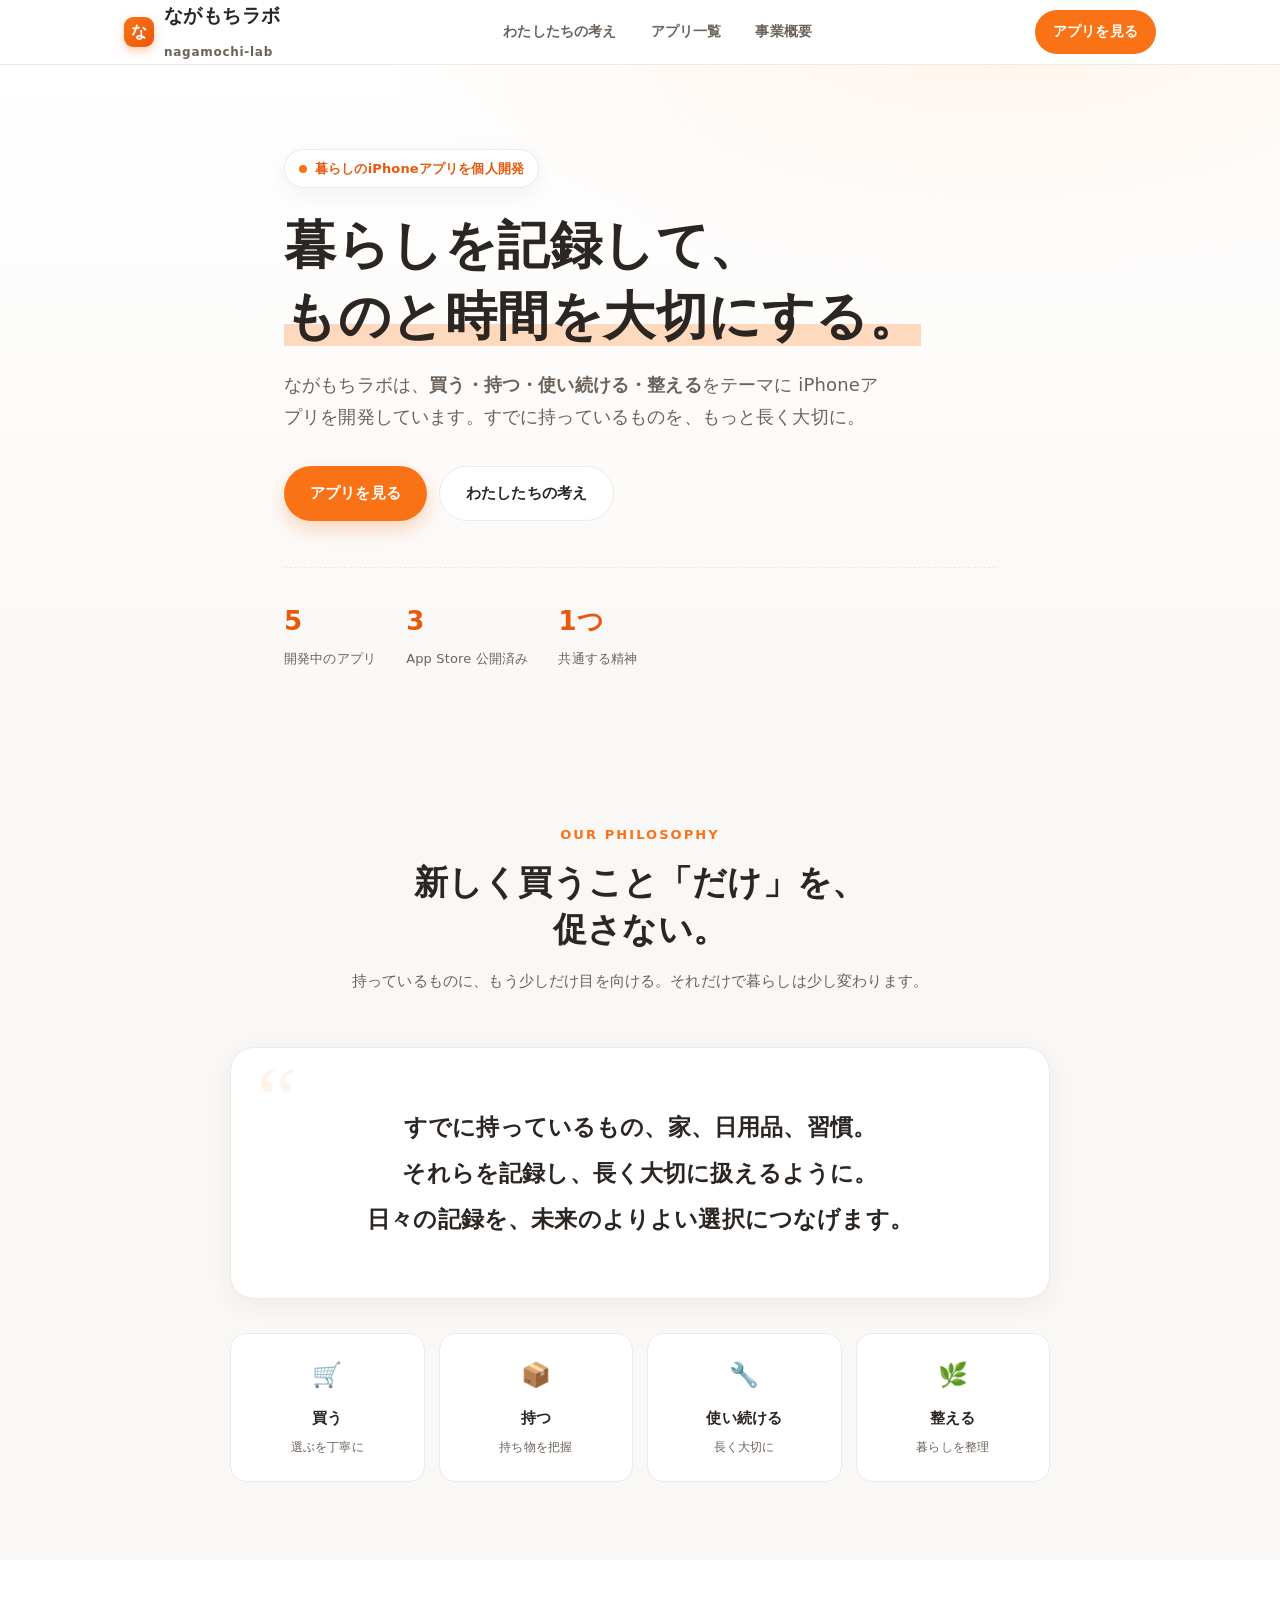
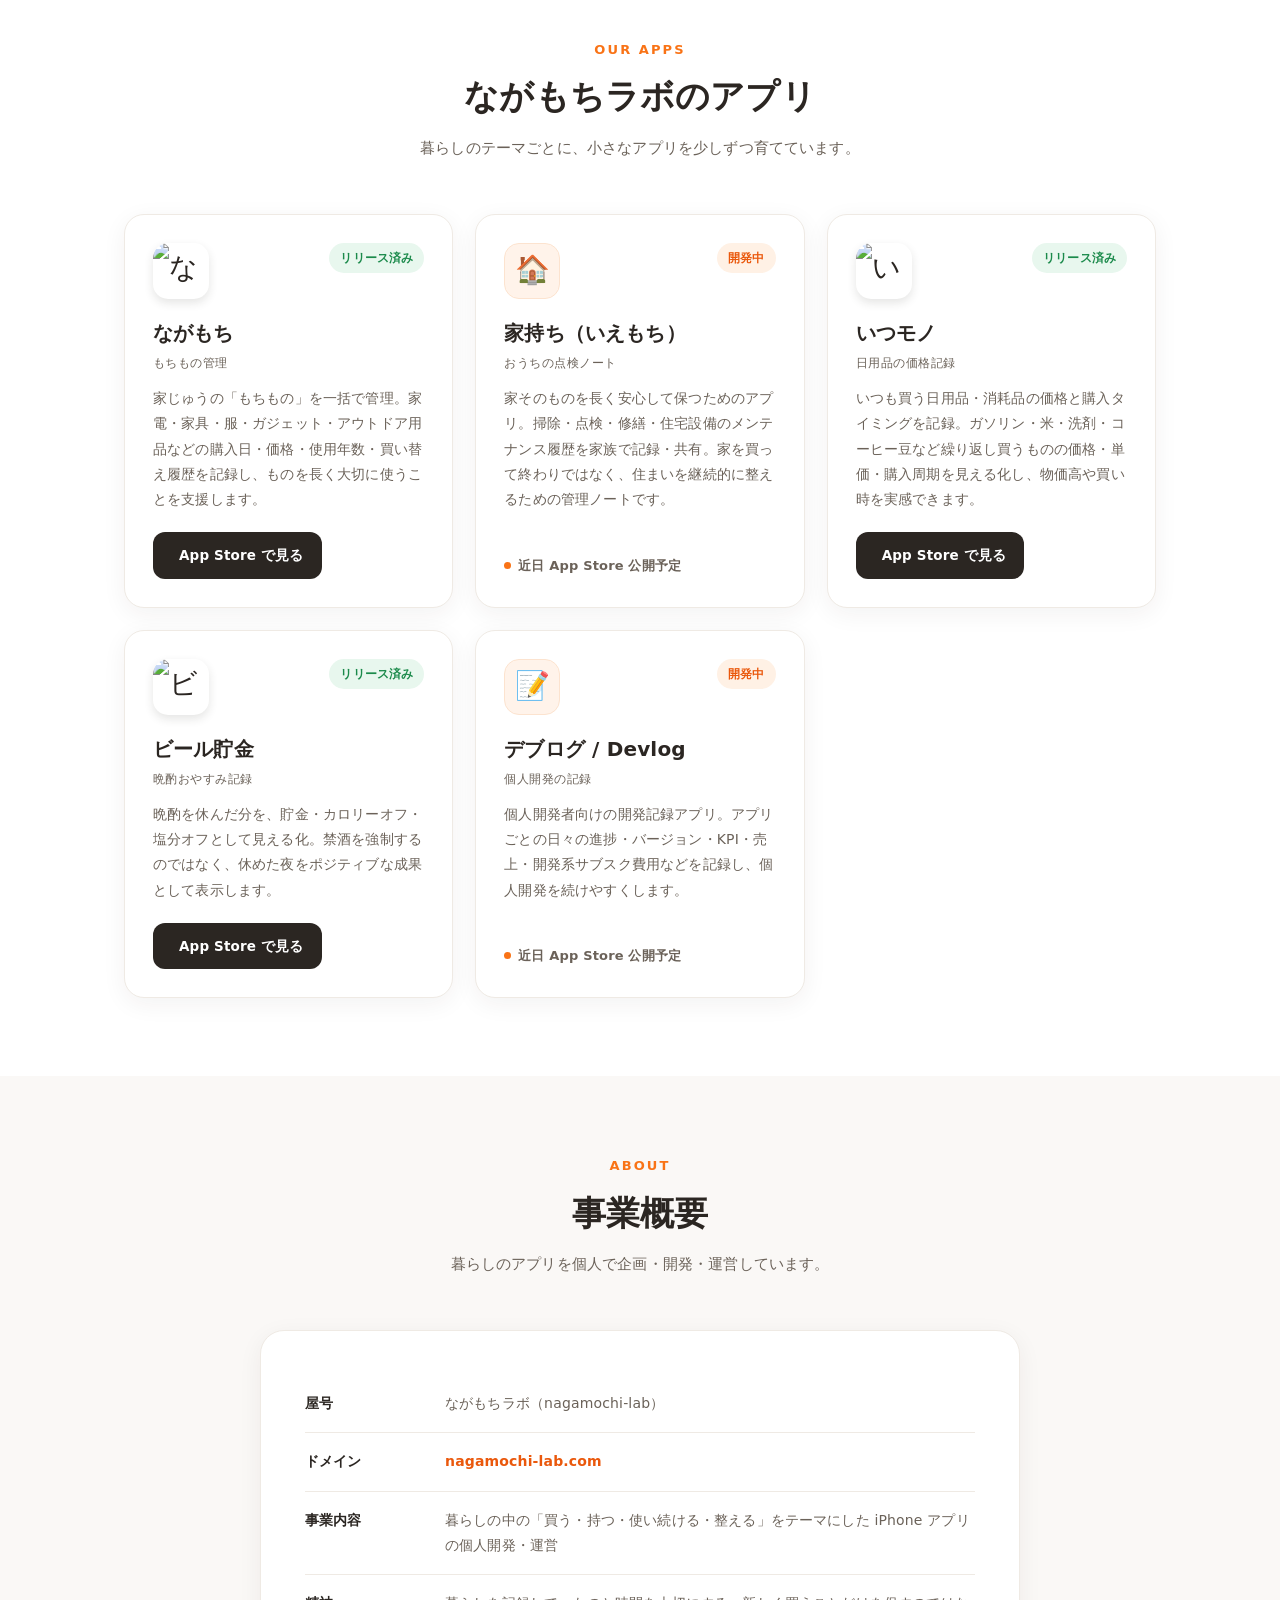
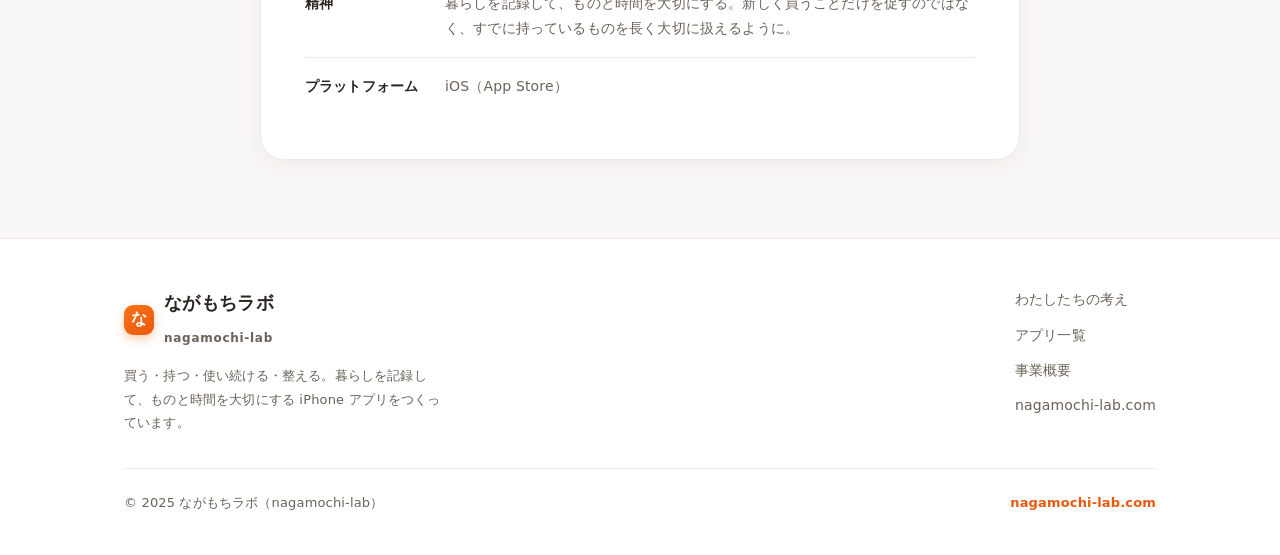
==== index.html @ 2fb816bd "Update index.html" ====
<!DOCTYPE html>
<html lang="ja">
<head>
<meta charset="UTF-8">
<meta name="viewport" content="width=device-width, initial-scale=1.0">
<title>ながもちラボ｜暮らしを記録して、ものと時間を大切にする</title>
<meta name="description" content="ながもちラボは「買う・持つ・使い続ける・整える」をテーマにiPhoneアプリを個人開発している事業体です。すでに持っているものを長く大切に扱えるよう、暮らしの記録を未来のよりよい選択につなげます。">
<meta name="theme-color" content="#F97316">

<!-- OGP -->
<meta property="og:type" content="website">
<meta property="og:title" content="ながもちラボ｜暮らしを記録して、ものと時間を大切にする">
<meta property="og:description" content="買う・持つ・使い続ける・整えるをテーマにiPhoneアプリを開発しています。">
<meta property="og:site_name" content="ながもちラボ">
<meta property="og:url" content="https://nagamochi-lab.com/">
<link rel="canonical" href="https://nagamochi-lab.com/">

<style>
  :root{
    --orange:#F97316;
    --orange-deep:#EA580C;
    --orange-soft:#FFF3EA;
    --ink:#2B2622;
    --ink-soft:#6B6259;
    --line:#EFEAE4;
    --bg:#FFFFFF;
    --bg-grey:#FAF8F6;
    --card:#FFFFFF;
    --radius:20px;
    --shadow:0 6px 24px rgba(43,38,34,.06);
    --shadow-hover:0 14px 36px rgba(249,115,22,.16);
    --max:1080px;
    --font:"Hiragino Kaku Gothic ProN","Hiragino Sans","Noto Sans JP","Yu Gothic",system-ui,-apple-system,sans-serif;
  }

  *{box-sizing:border-box;}
  html{scroll-behavior:smooth;}
  body{
    margin:0;
    font-family:var(--font);
    color:var(--ink);
    background:var(--bg);
    line-height:1.8;
    -webkit-font-smoothing:antialiased;
    letter-spacing:.01em;
  }
  a{color:inherit;text-decoration:none;}
  img{max-width:100%;}

  .wrap{
    width:100%;
    max-width:var(--max);
    margin:0 auto;
    padding:0 24px;
  }

  /* ---------- Header ---------- */
  header{
    position:sticky;top:0;z-index:50;
    background:rgba(255,255,255,.86);
    backdrop-filter:saturate(160%) blur(12px);
    border-bottom:1px solid var(--line);
  }
  .nav{
    display:flex;align-items:center;justify-content:space-between;
    height:64px;
  }
  .logo{
    display:flex;align-items:center;gap:10px;
    font-weight:800;font-size:19px;letter-spacing:.02em;
  }
  .logo .mark{
    width:30px;height:30px;border-radius:9px;
    background:linear-gradient(135deg,var(--orange),var(--orange-deep));
    display:grid;place-items:center;color:#fff;font-size:16px;font-weight:900;
    box-shadow:0 4px 10px rgba(249,115,22,.35);
  }
  .logo small{color:var(--ink-soft);font-weight:600;font-size:12px;letter-spacing:.06em;}
  nav.menu{display:flex;gap:6px;}
  nav.menu a{
    padding:8px 14px;border-radius:999px;font-size:14px;font-weight:600;color:var(--ink-soft);
    transition:.2s;
  }
  nav.menu a:hover{background:var(--orange-soft);color:var(--orange-deep);}
  .nav-cta{display:none;}
  @media(min-width:720px){
    .nav-cta{
      display:inline-flex;align-items:center;gap:6px;
      background:var(--orange);color:#fff;font-weight:700;font-size:14px;
      padding:9px 18px;border-radius:999px;transition:.2s;
    }
    .nav-cta:hover{background:var(--orange-deep);transform:translateY(-1px);}
  }
  @media(max-width:560px){
    nav.menu{display:none;}
  }

  /* ---------- Hero ---------- */
  .hero{
    position:relative;overflow:hidden;
    background:
      radial-gradient(900px 420px at 78% -10%, var(--orange-soft) 0%, rgba(255,243,234,0) 70%),
      linear-gradient(180deg,#fff 0%, var(--bg-grey) 100%);
    padding:84px 0 72px;
  }
  .hero-inner{max-width:760px;}
  .badge{
    display:inline-flex;align-items:center;gap:8px;
    background:#fff;border:1px solid var(--line);
    color:var(--orange-deep);font-weight:700;font-size:13px;
    padding:7px 14px;border-radius:999px;box-shadow:var(--shadow);
  }
  .badge .dot{width:8px;height:8px;border-radius:50%;background:var(--orange);}
  .hero h1{
    font-size:clamp(30px,6.2vw,52px);
    line-height:1.35;font-weight:800;margin:22px 0 18px;
    letter-spacing:.01em;
  }
  .hero h1 .accent{
    background:linear-gradient(transparent 64%, #FFD9BE 64%);
  }
  .hero p.sub{
    font-size:clamp(15px,2.6vw,18px);color:var(--ink-soft);
    max-width:600px;margin:0 0 32px;
  }
  .hero-actions{display:flex;flex-wrap:wrap;gap:12px;}
  .btn{
    display:inline-flex;align-items:center;gap:8px;
    padding:13px 26px;border-radius:999px;font-weight:700;font-size:15px;
    transition:.2s;
  }
  .btn-primary{background:var(--orange);color:#fff;box-shadow:0 8px 20px rgba(249,115,22,.28);}
  .btn-primary:hover{background:var(--orange-deep);transform:translateY(-2px);}
  .btn-ghost{background:#fff;border:1px solid var(--line);color:var(--ink);}
  .btn-ghost:hover{border-color:var(--orange);color:var(--orange-deep);}

  .hero-stats{
    display:flex;gap:30px;flex-wrap:wrap;margin-top:46px;
    padding-top:30px;border-top:1px dashed var(--line);
  }
  .hero-stats .stat strong{display:block;font-size:26px;font-weight:800;color:var(--orange-deep);}
  .hero-stats .stat span{font-size:13px;color:var(--ink-soft);}

  /* ---------- Section common ---------- */
  section{padding:78px 0;}
  .section-head{text-align:center;max-width:640px;margin:0 auto 52px;}
  .eyebrow{
    font-size:13px;font-weight:800;letter-spacing:.16em;color:var(--orange);
    text-transform:uppercase;margin-bottom:12px;
  }
  .section-head h2{font-size:clamp(24px,4.4vw,34px);font-weight:800;margin:0 0 14px;line-height:1.4;}
  .section-head p{color:var(--ink-soft);font-size:15px;margin:0;}

  /* ---------- Philosophy ---------- */
  .philosophy{background:var(--bg-grey);}
  .philosophy .card-quote{
    background:#fff;border:1px solid var(--line);border-radius:24px;
    padding:clamp(32px,5vw,56px);box-shadow:var(--shadow);
    max-width:820px;margin:0 auto;text-align:center;position:relative;
  }
  .philosophy .card-quote::before{
    content:"“";position:absolute;top:6px;left:26px;
    font-size:90px;color:var(--orange-soft);font-family:Georgia,serif;line-height:1;
  }
  .philosophy .card-quote p{
    font-size:clamp(18px,3vw,23px);font-weight:700;line-height:2;margin:0;
    position:relative;
  }
  .pillars{
    display:grid;grid-template-columns:repeat(4,1fr);gap:14px;
    max-width:820px;margin:34px auto 0;
  }
  .pillar{
    background:#fff;border:1px solid var(--line);border-radius:16px;
    padding:20px 12px;text-align:center;
  }
  .pillar .ico{font-size:24px;}
  .pillar b{display:block;margin-top:8px;font-size:15px;}
  .pillar span{font-size:12px;color:var(--ink-soft);}
  @media(max-width:620px){
    .pillars{grid-template-columns:repeat(2,1fr);}
  }

  /* ---------- Apps ---------- */
  .apps-grid{
    display:grid;grid-template-columns:repeat(auto-fill,minmax(300px,1fr));gap:22px;
  }
  .app-card{
    background:var(--card);border:1px solid var(--line);border-radius:var(--radius);
    padding:28px;box-shadow:var(--shadow);transition:.25s;display:flex;flex-direction:column;
    position:relative;overflow:hidden;
  }
  .app-card:hover{transform:translateY(-4px);box-shadow:var(--shadow-hover);border-color:#FBD2B3;}
  .app-card .top{display:flex;align-items:flex-start;justify-content:space-between;gap:12px;margin-bottom:16px;}
  .app-icon{
    width:56px;height:56px;border-radius:15px;flex:0 0 auto;
    display:grid;place-items:center;font-size:28px;
    background:var(--orange-soft);border:1px solid #FCE3CF;
  }
  .app-icon.photo{padding:0;background:none;border:none;overflow:hidden;box-shadow:0 4px 10px rgba(43,38,34,.12);}
  .app-icon.photo img{width:100%;height:100%;object-fit:cover;display:block;border-radius:15px;}
  .status{
    font-size:11.5px;font-weight:800;padding:5px 11px;border-radius:999px;white-space:nowrap;
  }
  .status.released{background:#E8F7EE;color:#1B8A4B;}
  .status.dev{background:#FFF1E5;color:var(--orange-deep);}
  .app-card h3{font-size:20px;margin:0 0 2px;font-weight:800;}
  .app-card .reading{font-size:12px;color:var(--ink-soft);margin:0 0 12px;letter-spacing:.04em;}
  .app-card p.desc{font-size:14px;color:var(--ink-soft);margin:0 0 20px;flex:1;}
  .app-card .foot{margin-top:auto;}
  .store-btn{
    display:inline-flex;align-items:center;gap:8px;
    background:var(--ink);color:#fff;font-weight:700;font-size:13.5px;
    padding:11px 18px;border-radius:12px;transition:.2s;
  }
  .store-btn:hover{background:#000;transform:translateY(-1px);}
  .store-btn .apple{font-size:16px;}
  .foot .soon{font-size:13px;color:var(--ink-soft);font-weight:600;display:inline-flex;align-items:center;gap:7px;}
  .foot .soon .dot{width:7px;height:7px;border-radius:50%;background:var(--orange);animation:pulse 1.6s infinite;}
  @keyframes pulse{0%,100%{opacity:1;}50%{opacity:.35;}}

  /* ---------- About / trust ---------- */
  .about{background:var(--bg-grey);}
  .about-box{
    background:#fff;border:1px solid var(--line);border-radius:24px;
    padding:clamp(28px,4vw,44px);box-shadow:var(--shadow);max-width:760px;margin:0 auto;
  }
  .about-box dl{margin:0;display:grid;grid-template-columns:140px 1fr;gap:0;}
  .about-box dt{
    font-weight:700;color:var(--ink);padding:16px 0;border-bottom:1px solid var(--line);font-size:14px;
  }
  .about-box dd{
    margin:0;padding:16px 0;border-bottom:1px solid var(--line);color:var(--ink-soft);font-size:14px;
  }
  .about-box dl > div:last-child dt,.about-box dl > div:last-child dd{border-bottom:none;}
  .about-box .row{display:contents;}
  @media(max-width:520px){
    .about-box dl{grid-template-columns:1fr;}
    .about-box dt{padding-bottom:2px;border-bottom:none;}
    .about-box dd{padding-top:4px;}
  }

  /* ---------- Footer ---------- */
  footer{background:#fff;border-top:1px solid var(--line);padding:48px 0 40px;}
  .foot-grid{display:flex;flex-wrap:wrap;gap:24px;justify-content:space-between;align-items:flex-start;}
  .foot-brand .logo{font-size:18px;}
  .foot-brand p{color:var(--ink-soft);font-size:13px;margin:12px 0 0;max-width:320px;}
  .foot-links{display:flex;flex-direction:column;gap:10px;font-size:14px;}
  .foot-links a{color:var(--ink-soft);}
  .foot-links a:hover{color:var(--orange-deep);}
  .copy{
    margin-top:34px;padding-top:22px;border-top:1px solid var(--line);
    display:flex;flex-wrap:wrap;gap:8px;justify-content:space-between;align-items:center;
    color:var(--ink-soft);font-size:13px;
  }
  .copy a{color:var(--orange-deep);font-weight:600;}
</style>
</head>
<body>

<!-- ============ Header ============ -->
<header>
  <div class="wrap nav">
    <a href="#top" class="logo">
      <span class="mark">な</span>
      <span>ながもちラボ<br><small>nagamochi-lab</small></span>
    </a>
    <nav class="menu">
      <a href="#philosophy">わたしたちの考え</a>
      <a href="#apps">アプリ一覧</a>
      <a href="#about">事業概要</a>
    </nav>
    <a href="#apps" class="nav-cta">アプリを見る</a>
  </div>
</header>

<!-- ============ Hero ============ -->
<a id="top"></a>
<section class="hero">
  <div class="wrap hero-inner">
    <span class="badge"><span class="dot"></span>暮らしのiPhoneアプリを個人開発</span>
    <h1>暮らしを記録して、<br><span class="accent">ものと時間を大切にする。</span></h1>
    <p class="sub">ながもちラボは、<strong>買う・持つ・使い続ける・整える</strong>をテーマに iPhoneアプリを開発しています。すでに持っているものを、もっと長く大切に。</p>
    <div class="hero-actions">
      <a href="#apps" class="btn btn-primary">アプリを見る</a>
      <a href="#philosophy" class="btn btn-ghost">わたしたちの考え</a>
    </div>
    <div class="hero-stats">
      <div class="stat"><strong>5</strong><span>開発中のアプリ</span></div>
      <div class="stat"><strong>3</strong><span>App Store 公開済み</span></div>
      <div class="stat"><strong>1つ</strong><span>共通する精神</span></div>
    </div>
  </div>
</section>

<!-- ============ Philosophy ============ -->
<section id="philosophy" class="philosophy">
  <div class="wrap">
    <div class="section-head">
      <div class="eyebrow">Our Philosophy</div>
      <h2>新しく買うこと「だけ」を、<br>促さない。</h2>
      <p>持っているものに、もう少しだけ目を向ける。それだけで暮らしは少し変わります。</p>
    </div>
    <div class="card-quote">
      <p>すでに持っているもの、家、日用品、習慣。<br>それらを記録し、長く大切に扱えるように。<br>日々の記録を、未来のよりよい選択につなげます。</p>
    </div>
    <div class="pillars">
      <div class="pillar"><div class="ico">🛒</div><b>買う</b><span>選ぶを丁寧に</span></div>
      <div class="pillar"><div class="ico">📦</div><b>持つ</b><span>持ち物を把握</span></div>
      <div class="pillar"><div class="ico">🔧</div><b>使い続ける</b><span>長く大切に</span></div>
      <div class="pillar"><div class="ico">🌿</div><b>整える</b><span>暮らしを整理</span></div>
    </div>
  </div>
</section>

<!-- ============ Apps ============ -->
<section id="apps">
  <div class="wrap">
    <div class="section-head">
      <div class="eyebrow">Our Apps</div>
      <h2>ながもちラボのアプリ</h2>
      <p>暮らしのテーマごとに、小さなアプリを少しずつ育てています。</p>
    </div>

    <div class="apps-grid">

      <!-- 1 ながもち -->
      <article class="app-card">
        <div class="top">
          <div class="app-icon photo"><img src="https://is1-ssl.mzstatic.com/image/thumb/Purple211/v4/6f/3c/26/6f3c26e1-e8f2-0a9b-d68e-f37a90331d46/AppIcon-0-0-1x_U007epad-0-1-85-220.png/512x512bb.jpg" alt="ながもち アプリアイコン" loading="lazy"></div>
          <span class="status released">リリース済み</span>
        </div>
        <h3>ながもち</h3>
        <p class="reading">もちもの管理</p>
        <p class="desc">家じゅうの「もちもの」を一括で管理。家電・家具・服・ガジェット・アウトドア用品などの購入日・価格・使用年数・買い替え履歴を記録し、ものを長く大切に使うことを支援します。</p>
        <div class="foot">
          <a class="store-btn" href="https://apps.apple.com/ja/app/%E3%81%AA%E3%81%8C%E3%82%82%E3%81%A1/id6769751136" target="_blank" rel="noopener">
            <span class="apple"></span>App Store で見る
          </a>
        </div>
      </article>

      <!-- 2 いえもち -->
      <article class="app-card">
        <div class="top">
          <div class="app-icon">🏠</div>
          <span class="status dev">開発中</span>
        </div>
        <h3>家持ち（いえもち）</h3>
        <p class="reading">おうちの点検ノート</p>
        <p class="desc">家そのものを長く安心して保つためのアプリ。掃除・点検・修繕・住宅設備のメンテナンス履歴を家族で記録・共有。家を買って終わりではなく、住まいを継続的に整えるための管理ノートです。</p>
        <div class="foot">
          <span class="soon"><span class="dot"></span>近日 App Store 公開予定</span>
        </div>
      </article>

      <!-- 3 いつモノ -->
      <article class="app-card">
        <div class="top">
          <div class="app-icon photo"><img src="https://is1-ssl.mzstatic.com/image/thumb/Purple211/v4/6d/1f/0c/6d1f0c23-a2ff-3f58-b1bd-466f215e62e2/AppIcon-0-0-1x_U007ephone-0-1-85-220.png/512x512bb.jpg" alt="いつモノ アプリアイコン" loading="lazy"></div>
          <span class="status released">リリース済み</span>
        </div>
        <h3>いつモノ</h3>
        <p class="reading">日用品の価格記録</p>
        <p class="desc">いつも買う日用品・消耗品の価格と購入タイミングを記録。ガソリン・米・洗剤・コーヒー豆など繰り返し買うものの価格・単価・購入周期を見える化し、物価高や買い時を実感できます。</p>
        <div class="foot">
          <a class="store-btn" href="https://apps.apple.com/jp/app/%E3%81%84%E3%81%A4%E3%83%A2%E3%83%8E/id6780535646" target="_blank" rel="noopener">
            <span class="apple"></span>App Store で見る
          </a>
        </div>
      </article>

      <!-- 4 ビール貯金 -->
      <article class="app-card">
        <div class="top">
          <div class="app-icon photo"><img src="https://is1-ssl.mzstatic.com/image/thumb/Purple211/v4/89/b7/39/89b7395a-92e0-f648-0734-2124fb34a083/AppIcon-0-0-1x_U007ephone-0-1-85-220.png/512x512bb.jpg" alt="ビール貯金 アプリアイコン" loading="lazy"></div>
          <span class="status released">リリース済み</span>
        </div>
        <h3>ビール貯金</h3>
        <p class="reading">晩酌おやすみ記録</p>
        <p class="desc">晩酌を休んだ分を、貯金・カロリーオフ・塩分オフとして見える化。禁酒を強制するのではなく、休めた夜をポジティブな成果として表示します。</p>
        <div class="foot">
          <a class="store-btn" href="https://apps.apple.com/jp/app/%E3%83%93%E3%83%BC%E3%83%AB%E8%B2%AF%E9%87%91/id6776289696" target="_blank" rel="noopener">
            <span class="apple"></span>App Store で見る
          </a>
        </div>
      </article>

      <!-- 5 デブログ -->
      <article class="app-card">
        <div class="top">
          <div class="app-icon">📝</div>
          <span class="status dev">開発中</span>
        </div>
        <h3>デブログ / Devlog</h3>
        <p class="reading">個人開発の記録</p>
        <p class="desc">個人開発者向けの開発記録アプリ。アプリごとの日々の進捗・バージョン・KPI・売上・開発系サブスク費用などを記録し、個人開発を続けやすくします。</p>
        <div class="foot">
          <span class="soon"><span class="dot"></span>近日 App Store 公開予定</span>
        </div>
      </article>

    </div>
  </div>
</section>

<!-- ============ About ============ -->
<section id="about" class="about">
  <div class="wrap">
    <div class="section-head">
      <div class="eyebrow">About</div>
      <h2>事業概要</h2>
      <p>暮らしのアプリを個人で企画・開発・運営しています。</p>
    </div>
    <div class="about-box">
      <dl>
        <div class="row"><dt>屋号</dt><dd>ながもちラボ（nagamochi-lab）</dd></div>
        <div class="row"><dt>ドメイン</dt><dd><a href="https://nagamochi-lab.com" style="color:var(--orange-deep);font-weight:600">nagamochi-lab.com</a></dd></div>
        <div class="row"><dt>事業内容</dt><dd>暮らしの中の「買う・持つ・使い続ける・整える」をテーマにした iPhone アプリの個人開発・運営</dd></div>
        <div class="row"><dt>精神</dt><dd>暮らしを記録して、ものと時間を大切にする。新しく買うことだけを促すのではなく、すでに持っているものを長く大切に扱えるように。</dd></div>
        <div class="row"><dt>プラットフォーム</dt><dd>iOS（App Store）</dd></div>
      </dl>
    </div>
  </div>
</section>

<!-- ============ Footer ============ -->
<footer>
  <div class="wrap">
    <div class="foot-grid">
      <div class="foot-brand">
        <a href="#top" class="logo">
          <span class="mark">な</span>
          <span>ながもちラボ<br><small>nagamochi-lab</small></span>
        </a>
        <p>買う・持つ・使い続ける・整える。暮らしを記録して、ものと時間を大切にする iPhone アプリをつくっています。</p>
      </div>
      <div class="foot-links">
        <a href="#philosophy">わたしたちの考え</a>
        <a href="#apps">アプリ一覧</a>
        <a href="#about">事業概要</a>
        <a href="https://nagamochi-lab.com">nagamochi-lab.com</a>
      </div>
    </div>
    <div class="copy">
      <span>© 2025 ながもちラボ（nagamochi-lab）</span>
      <span><a href="https://nagamochi-lab.com">nagamochi-lab.com</a></span>
    </div>
  </div>
</footer>

</body>
</html>
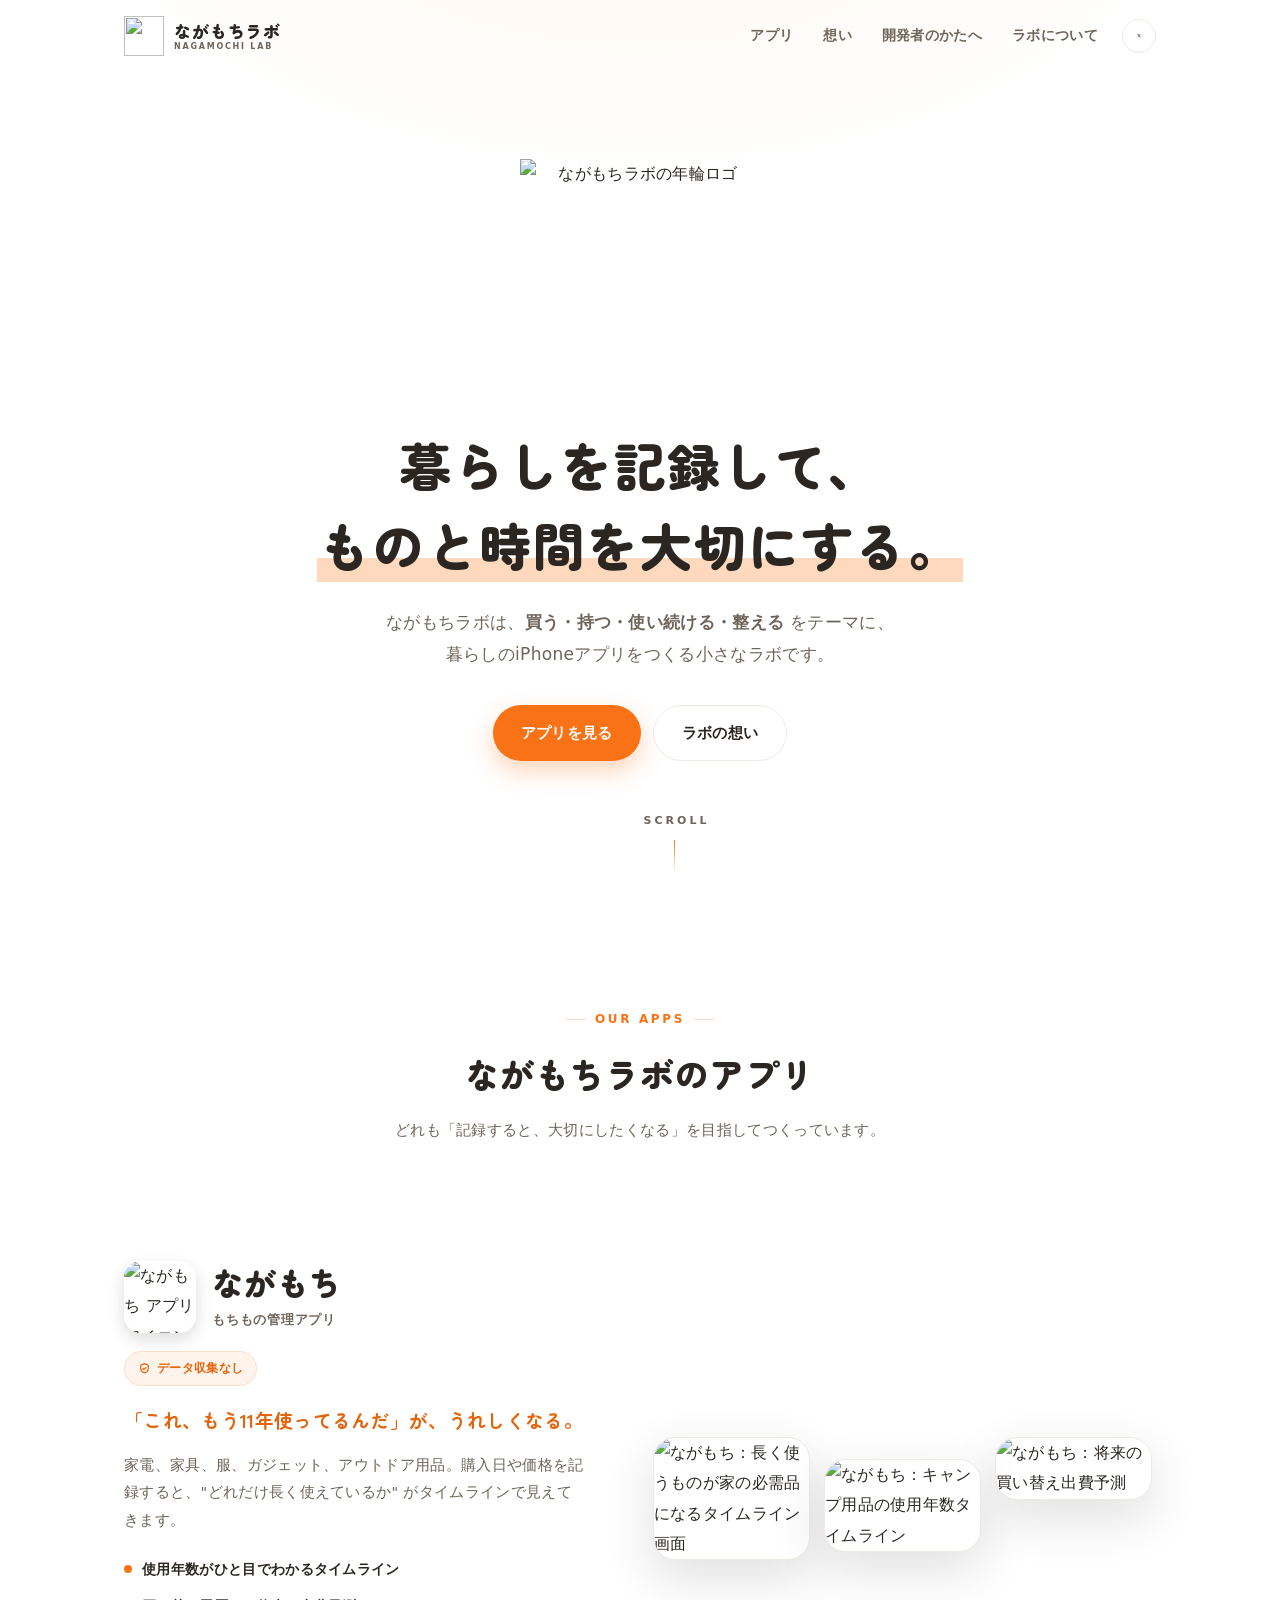
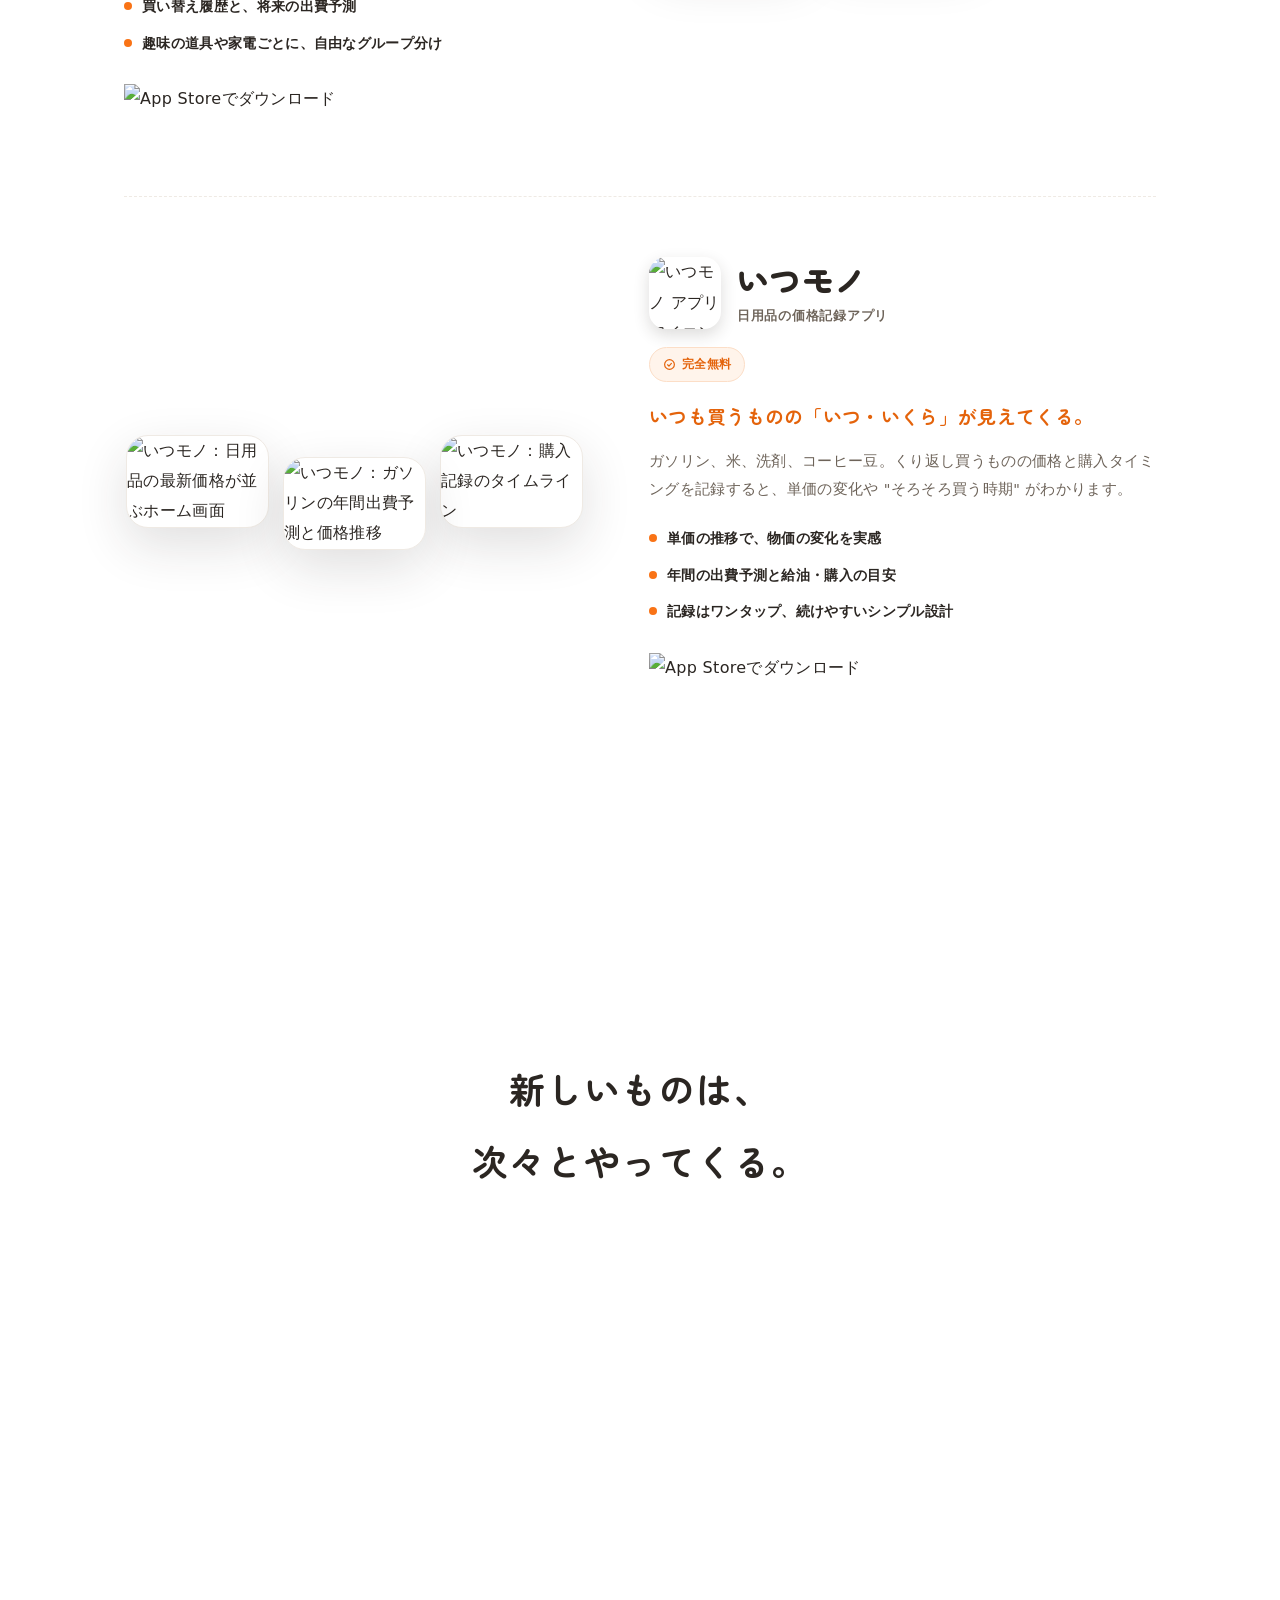
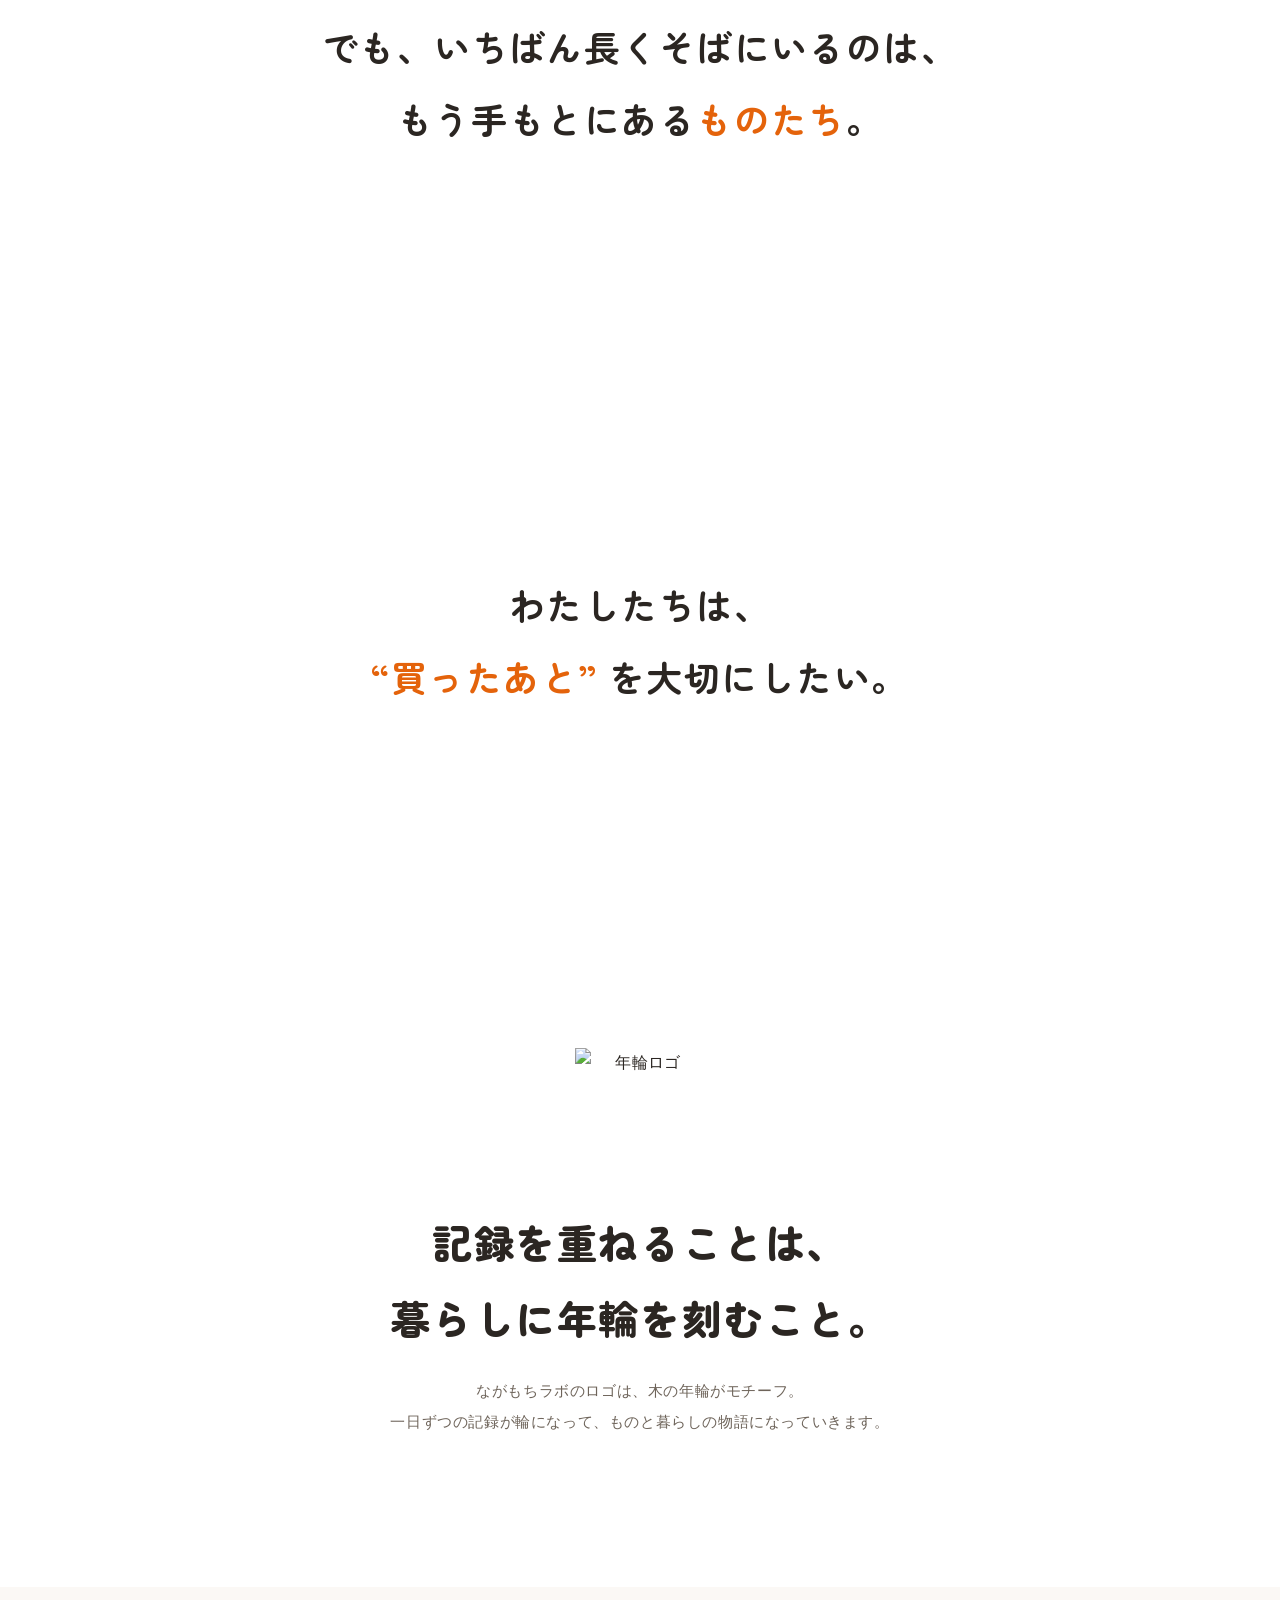
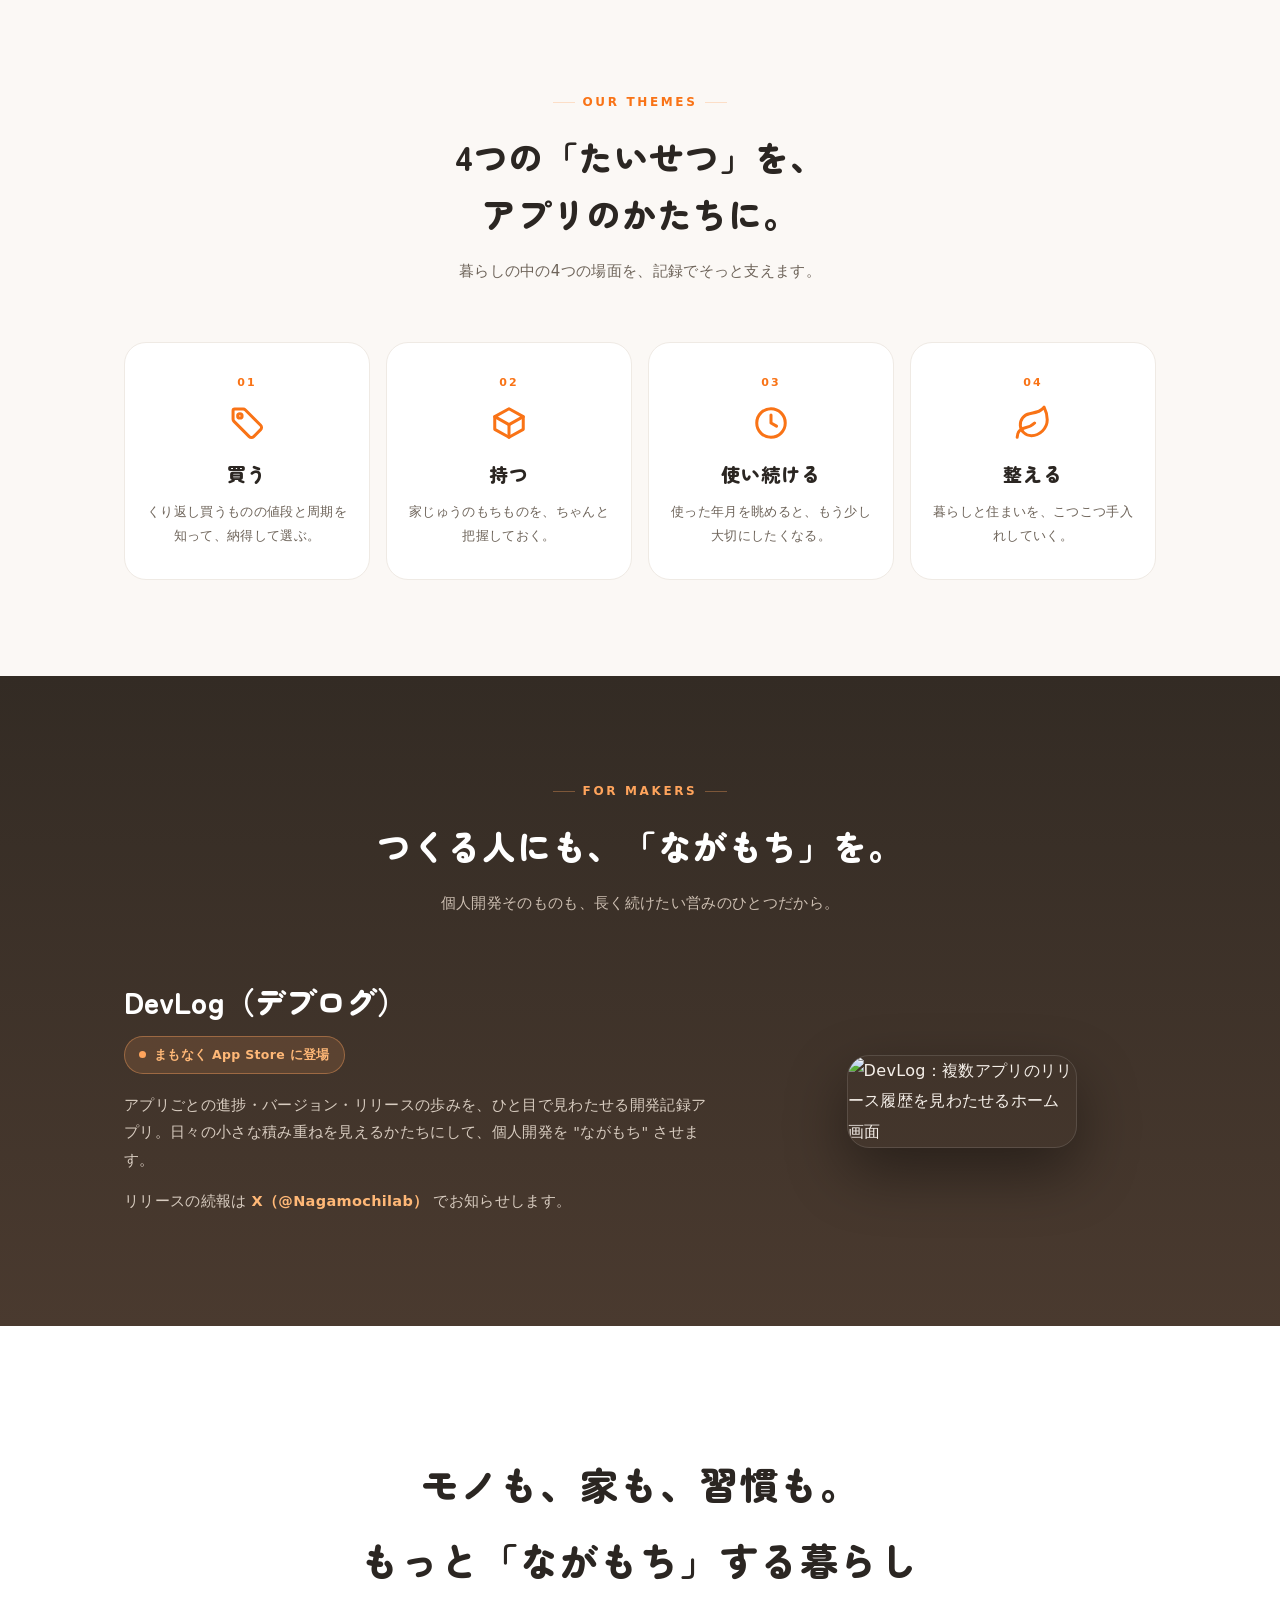
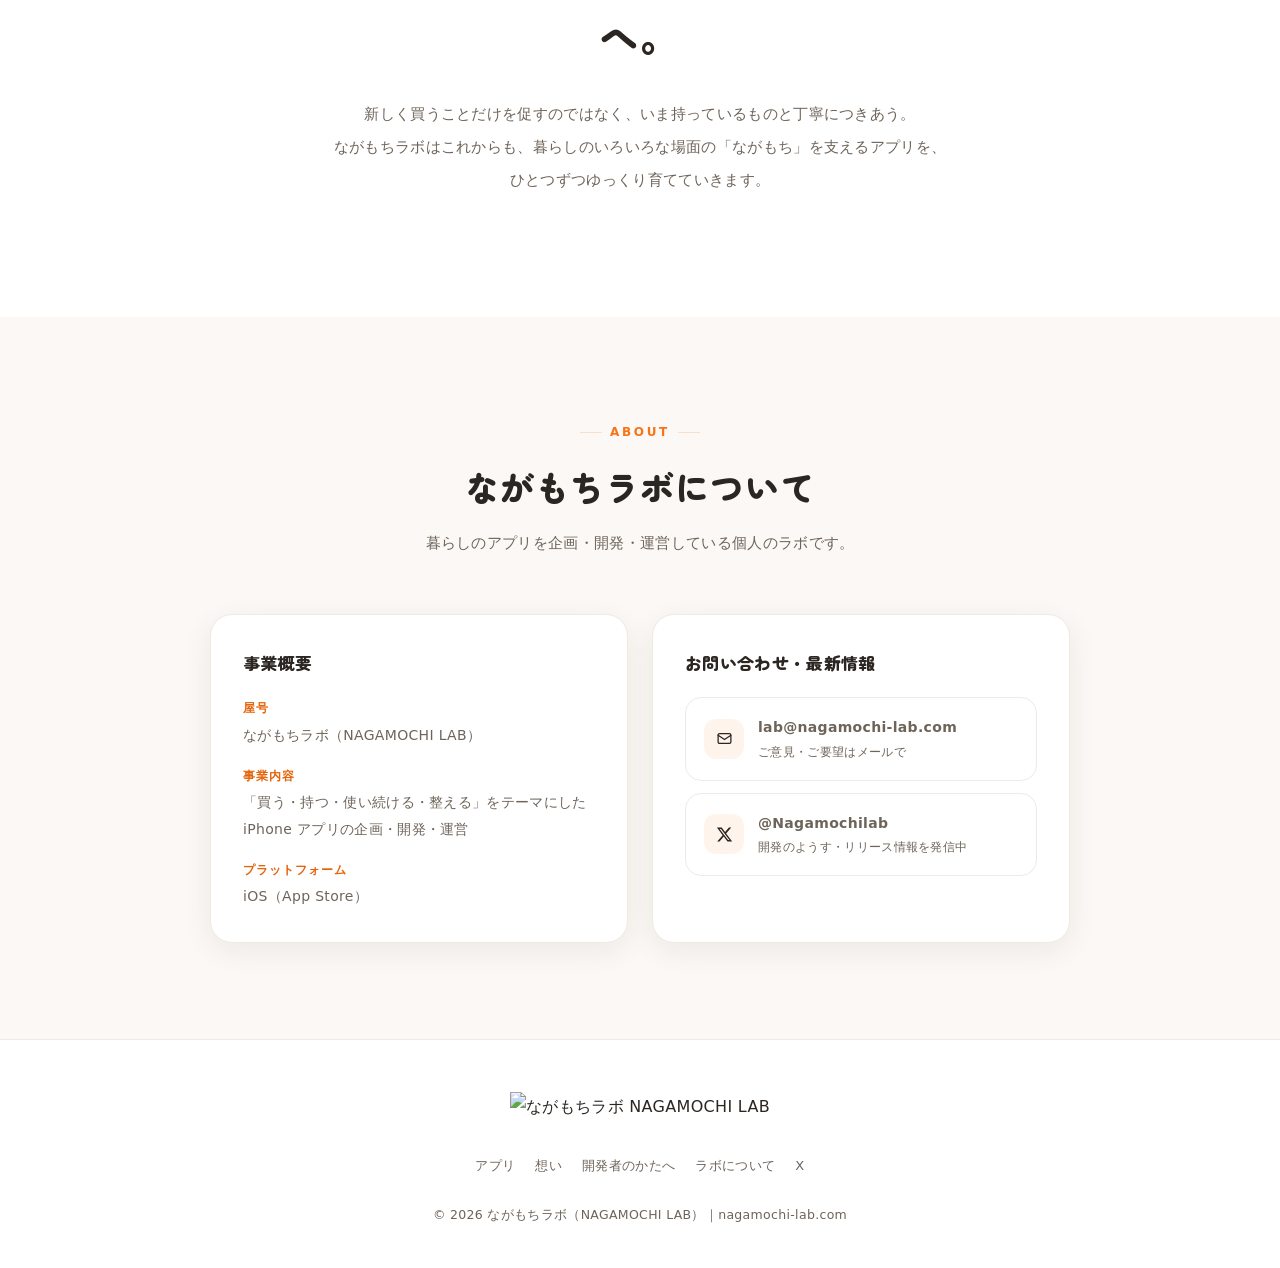
==== commit 63af0c11: "Add files via upload" ====
--- a/index.html
+++ b/index.html
@@ -4,450 +4,646 @@
 <meta charset="UTF-8">
 <meta name="viewport" content="width=device-width, initial-scale=1.0">
 <title>ながもちラボ｜暮らしを記録して、ものと時間を大切にする</title>
-<meta name="description" content="ながもちラボは「買う・持つ・使い続ける・整える」をテーマにiPhoneアプリを個人開発している事業体です。すでに持っているものを長く大切に扱えるよう、暮らしの記録を未来のよりよい選択につなげます。">
+<meta name="description" content="ながもちラボは「買う・持つ・使い続ける・整える」をテーマに、暮らしのiPhoneアプリをつくる小さなラボです。もちもの管理「ながもち」、日用品の価格記録「いつモノ」を開発しています。">
 <meta name="theme-color" content="#F97316">
 
 <!-- OGP -->
 <meta property="og:type" content="website">
 <meta property="og:title" content="ながもちラボ｜暮らしを記録して、ものと時間を大切にする">
-<meta property="og:description" content="買う・持つ・使い続ける・整えるをテーマにiPhoneアプリを開発しています。">
+<meta property="og:description" content="買う・持つ・使い続ける・整える。暮らしのiPhoneアプリをつくる小さなラボです。">
 <meta property="og:site_name" content="ながもちラボ">
 <meta property="og:url" content="https://nagamochi-lab.com/">
+<meta property="og:image" content="https://nagamochi-lab.com/assets/logo-yoko.png">
+<meta name="twitter:card" content="summary">
+<meta name="twitter:site" content="@Nagamochilab">
 <link rel="canonical" href="https://nagamochi-lab.com/">
+<link rel="icon" type="image/png" href="assets/logo-mark.png">
+<link rel="apple-touch-icon" href="assets/logo-mark.png">
+
+<!-- Font -->
+<link rel="preconnect" href="https://fonts.googleapis.com">
+<link rel="preconnect" href="https://fonts.gstatic.com" crossorigin>
+<link href="https://fonts.googleapis.com/css2?family=Zen+Maru+Gothic:wght@500;700;900&display=swap" rel="stylesheet">
 
 <style>
   :root{
     --orange:#F97316;
-    --orange-deep:#EA580C;
-    --orange-soft:#FFF3EA;
+    --orange-deep:#E4630B;
+    --orange-soft:#FFF4EB;
+    --orange-line:#FCDEC7;
+    --brown:#4A3A2F;
     --ink:#2B2622;
-    --ink-soft:#6B6259;
+    --ink-soft:#6E645A;
     --line:#EFEAE4;
     --bg:#FFFFFF;
-    --bg-grey:#FAF8F6;
-    --card:#FFFFFF;
-    --radius:20px;
-    --shadow:0 6px 24px rgba(43,38,34,.06);
-    --shadow-hover:0 14px 36px rgba(249,115,22,.16);
+    --bg-warm:#FBF8F5;
+    --radius:22px;
+    --shadow:0 8px 30px rgba(43,38,34,.07);
+    --shadow-deep:0 18px 50px rgba(43,38,34,.14);
     --max:1080px;
     --font:"Hiragino Kaku Gothic ProN","Hiragino Sans","Noto Sans JP","Yu Gothic",system-ui,-apple-system,sans-serif;
-  }
-
+    --font-disp:"Zen Maru Gothic","Hiragino Maru Gothic ProN",var(--font);
+  }
   *{box-sizing:border-box;}
   html{scroll-behavior:smooth;}
   body{
-    margin:0;
-    font-family:var(--font);
-    color:var(--ink);
-    background:var(--bg);
-    line-height:1.8;
-    -webkit-font-smoothing:antialiased;
-    letter-spacing:.01em;
+    margin:0;font-family:var(--font);color:var(--ink);background:var(--bg);
+    line-height:1.9;letter-spacing:.02em;-webkit-font-smoothing:antialiased;
+    overflow-x:hidden;
   }
   a{color:inherit;text-decoration:none;}
-  img{max-width:100%;}
-
-  .wrap{
-    width:100%;
-    max-width:var(--max);
-    margin:0 auto;
-    padding:0 24px;
-  }
-
-  /* ---------- Header ---------- */
+  img{max-width:100%;height:auto;}
+  .wrap{width:100%;max-width:var(--max);margin:0 auto;padding:0 24px;}
+
+  /* ===== Reveal animation ===== */
+  .rv{opacity:0;transform:translateY(28px);transition:opacity .9s cubic-bezier(.22,.61,.36,1),transform .9s cubic-bezier(.22,.61,.36,1);}
+  .rv.in{opacity:1;transform:none;}
+  .rv-d1{transition-delay:.12s;} .rv-d2{transition-delay:.24s;} .rv-d3{transition-delay:.36s;}
+  @media (prefers-reduced-motion: reduce){
+    .rv{opacity:1;transform:none;transition:none;}
+    html{scroll-behavior:auto;}
+    *{animation:none !important;}
+  }
+
+  /* ===== Header ===== */
   header{
-    position:sticky;top:0;z-index:50;
-    background:rgba(255,255,255,.86);
-    backdrop-filter:saturate(160%) blur(12px);
-    border-bottom:1px solid var(--line);
-  }
-  .nav{
-    display:flex;align-items:center;justify-content:space-between;
-    height:64px;
-  }
-  .logo{
-    display:flex;align-items:center;gap:10px;
-    font-weight:800;font-size:19px;letter-spacing:.02em;
-  }
-  .logo .mark{
-    width:30px;height:30px;border-radius:9px;
-    background:linear-gradient(135deg,var(--orange),var(--orange-deep));
-    display:grid;place-items:center;color:#fff;font-size:16px;font-weight:900;
-    box-shadow:0 4px 10px rgba(249,115,22,.35);
-  }
-  .logo small{color:var(--ink-soft);font-weight:600;font-size:12px;letter-spacing:.06em;}
-  nav.menu{display:flex;gap:6px;}
+    position:fixed;top:0;left:0;right:0;z-index:100;
+    transition:background .35s,box-shadow .35s,backdrop-filter .35s;
+  }
+  header.scrolled{
+    background:rgba(255,255,255,.88);
+    backdrop-filter:saturate(160%) blur(14px);
+    -webkit-backdrop-filter:saturate(160%) blur(14px);
+    box-shadow:0 1px 0 var(--line);
+  }
+  .nav{display:flex;align-items:center;justify-content:space-between;height:72px;}
+  .nav-logo{display:flex;align-items:center;gap:10px;}
+  .nav-logo img{height:40px;width:40px;display:block;}
+  .nav-logo .lt{
+    font-family:var(--font-disp);font-weight:900;font-size:17px;line-height:1;
+    color:var(--ink);display:flex;flex-direction:column;letter-spacing:.05em;
+  }
+  .nav-logo .lt small{
+    font-family:var(--font);font-size:8px;font-weight:700;letter-spacing:.22em;
+    color:var(--ink-soft);margin-top:4px;
+  }
+  @media(max-width:680px){.nav{height:64px;}.nav-logo img{height:34px;width:34px;}.nav-logo .lt{font-size:15px;}}
+  nav.menu{display:flex;gap:2px;align-items:center;}
   nav.menu a{
-    padding:8px 14px;border-radius:999px;font-size:14px;font-weight:600;color:var(--ink-soft);
-    transition:.2s;
+    padding:8px 14px;border-radius:999px;font-size:13.5px;font-weight:600;color:var(--ink-soft);
+    transition:.2s;white-space:nowrap;
   }
   nav.menu a:hover{background:var(--orange-soft);color:var(--orange-deep);}
-  .nav-cta{display:none;}
-  @media(min-width:720px){
-    .nav-cta{
-      display:inline-flex;align-items:center;gap:6px;
-      background:var(--orange);color:#fff;font-weight:700;font-size:14px;
-      padding:9px 18px;border-radius:999px;transition:.2s;
-    }
-    .nav-cta:hover{background:var(--orange-deep);transform:translateY(-1px);}
-  }
-  @media(max-width:560px){
-    nav.menu{display:none;}
-  }
-
-  /* ---------- Hero ---------- */
+  .x-link{
+    display:inline-flex;align-items:center;justify-content:center;
+    width:34px;height:34px;border-radius:50%;border:1px solid var(--line);
+    margin-left:8px;transition:.2s;background:#fff;
+  }
+  .x-link:hover{border-color:var(--ink);}
+  .x-link svg{width:15px;height:15px;fill:var(--ink);}
+  @media(max-width:680px){
+    nav.menu a{display:none;}
+    nav.menu a.nav-apps{display:inline-block;}
+  }
+
+  /* ===== Hero ===== */
   .hero{
-    position:relative;overflow:hidden;
+    min-height:100svh;
+    display:flex;flex-direction:column;align-items:center;justify-content:center;
+    text-align:center;position:relative;
+    padding:100px 24px 80px;
     background:
-      radial-gradient(900px 420px at 78% -10%, var(--orange-soft) 0%, rgba(255,243,234,0) 70%),
-      linear-gradient(180deg,#fff 0%, var(--bg-grey) 100%);
-    padding:84px 0 72px;
-  }
-  .hero-inner{max-width:760px;}
-  .badge{
-    display:inline-flex;align-items:center;gap:8px;
-    background:#fff;border:1px solid var(--line);
-    color:var(--orange-deep);font-weight:700;font-size:13px;
-    padding:7px 14px;border-radius:999px;box-shadow:var(--shadow);
-  }
-  .badge .dot{width:8px;height:8px;border-radius:50%;background:var(--orange);}
+      radial-gradient(1000px 600px at 50% -20%, var(--orange-soft) 0%, rgba(255,244,235,0) 60%),
+      var(--bg);
+  }
+  .hero-ring{
+    width:min(46vw,240px);margin-bottom:8px;
+    opacity:0;transform:scale(.86) rotate(-8deg);
+    animation:ringIn 1.6s cubic-bezier(.22,.61,.36,1) .15s forwards;
+  }
+  @keyframes ringIn{
+    60%{opacity:1;}
+    100%{opacity:1;transform:scale(1) rotate(0deg);}
+  }
   .hero h1{
-    font-size:clamp(30px,6.2vw,52px);
-    line-height:1.35;font-weight:800;margin:22px 0 18px;
-    letter-spacing:.01em;
-  }
-  .hero h1 .accent{
-    background:linear-gradient(transparent 64%, #FFD9BE 64%);
+    font-family:var(--font-disp);
+    font-size:clamp(28px,6.4vw,52px);
+    font-weight:900;line-height:1.55;letter-spacing:.03em;
+    margin:18px 0 20px;
+    opacity:0;animation:fadeUp 1.1s ease .9s forwards;
+  }
+  .hero h1 .mark{
+    background:linear-gradient(transparent 68%, #FFD9BE 68%);
+    padding:0 2px;
   }
   .hero p.sub{
-    font-size:clamp(15px,2.6vw,18px);color:var(--ink-soft);
-    max-width:600px;margin:0 0 32px;
-  }
-  .hero-actions{display:flex;flex-wrap:wrap;gap:12px;}
+    font-size:clamp(14px,3vw,17px);color:var(--ink-soft);max-width:560px;margin:0 auto;
+    opacity:0;animation:fadeUp 1.1s ease 1.25s forwards;
+  }
+  .hero-actions{
+    display:flex;gap:12px;flex-wrap:wrap;justify-content:center;margin-top:34px;
+    opacity:0;animation:fadeUp 1.1s ease 1.5s forwards;
+  }
+  @keyframes fadeUp{from{opacity:0;transform:translateY(22px);}to{opacity:1;transform:none;}}
   .btn{
     display:inline-flex;align-items:center;gap:8px;
-    padding:13px 26px;border-radius:999px;font-weight:700;font-size:15px;
-    transition:.2s;
-  }
-  .btn-primary{background:var(--orange);color:#fff;box-shadow:0 8px 20px rgba(249,115,22,.28);}
+    padding:13px 28px;border-radius:999px;font-weight:700;font-size:15px;transition:.25s;
+  }
+  .btn-primary{background:var(--orange);color:#fff;box-shadow:0 10px 24px rgba(249,115,22,.3);}
   .btn-primary:hover{background:var(--orange-deep);transform:translateY(-2px);}
   .btn-ghost{background:#fff;border:1px solid var(--line);color:var(--ink);}
   .btn-ghost:hover{border-color:var(--orange);color:var(--orange-deep);}
-
-  .hero-stats{
-    display:flex;gap:30px;flex-wrap:wrap;margin-top:46px;
-    padding-top:30px;border-top:1px dashed var(--line);
-  }
-  .hero-stats .stat strong{display:block;font-size:26px;font-weight:800;color:var(--orange-deep);}
-  .hero-stats .stat span{font-size:13px;color:var(--ink-soft);}
-
-  /* ---------- Section common ---------- */
-  section{padding:78px 0;}
-  .section-head{text-align:center;max-width:640px;margin:0 auto 52px;}
+  .scroll-cue{
+    position:absolute;bottom:26px;left:50%;transform:translateX(-50%);
+    color:var(--ink-soft);font-size:11px;letter-spacing:.28em;text-indent:.28em;font-weight:600;
+    opacity:0;animation:fadeUp 1s ease 2s forwards;
+  }
+  @media(max-width:680px){
+    .scroll-cue{position:static;left:auto;transform:none;margin-top:46px;}
+  }
+  .scroll-cue::after{
+    content:"";display:block;width:1px;height:34px;margin:8px auto 0;
+    background:linear-gradient(var(--orange), transparent);
+    animation:cueDrop 1.8s ease-in-out infinite;
+  }
+  @keyframes cueDrop{0%{transform:scaleY(0);transform-origin:top;}45%{transform:scaleY(1);transform-origin:top;}55%{transform:scaleY(1);transform-origin:bottom;}100%{transform:scaleY(0);transform-origin:bottom;}}
+
+  /* ===== Story ===== */
+  .story{background:var(--bg);padding:40px 0 20px;}
+  .story-line{
+    min-height:62svh;display:flex;align-items:center;justify-content:center;
+    text-align:center;padding:0 24px;
+  }
+  .story-line p{
+    font-family:var(--font-disp);
+    font-size:clamp(21px,4.6vw,36px);font-weight:700;line-height:2;letter-spacing:.04em;margin:0;
+  }
+  .story-line p em{font-style:normal;color:var(--orange-deep);}
+  .story-close{
+    min-height:72svh;display:flex;flex-direction:column;align-items:center;justify-content:center;
+    text-align:center;padding:0 24px;
+  }
+  .story-close img{width:min(30vw,130px);margin-bottom:26px;}
+  .story-close p{
+    font-family:var(--font-disp);
+    font-size:clamp(22px,5vw,40px);font-weight:900;line-height:1.9;letter-spacing:.04em;margin:0;
+  }
+  .story-close .note{
+    font-family:var(--font);font-size:clamp(13px,2.6vw,15px);font-weight:500;
+    color:var(--ink-soft);margin-top:20px;line-height:2.1;
+  }
+
+  /* ===== Themes ===== */
+  .themes{background:var(--bg-warm);padding:96px 0;}
+  .sec-head{text-align:center;max-width:640px;margin:0 auto 56px;padding:0 24px;}
   .eyebrow{
-    font-size:13px;font-weight:800;letter-spacing:.16em;color:var(--orange);
-    text-transform:uppercase;margin-bottom:12px;
-  }
-  .section-head h2{font-size:clamp(24px,4.4vw,34px);font-weight:800;margin:0 0 14px;line-height:1.4;}
-  .section-head p{color:var(--ink-soft);font-size:15px;margin:0;}
-
-  /* ---------- Philosophy ---------- */
-  .philosophy{background:var(--bg-grey);}
-  .philosophy .card-quote{
-    background:#fff;border:1px solid var(--line);border-radius:24px;
-    padding:clamp(32px,5vw,56px);box-shadow:var(--shadow);
-    max-width:820px;margin:0 auto;text-align:center;position:relative;
-  }
-  .philosophy .card-quote::before{
-    content:"“";position:absolute;top:6px;left:26px;
-    font-size:90px;color:var(--orange-soft);font-family:Georgia,serif;line-height:1;
-  }
-  .philosophy .card-quote p{
-    font-size:clamp(18px,3vw,23px);font-weight:700;line-height:2;margin:0;
-    position:relative;
-  }
-  .pillars{
-    display:grid;grid-template-columns:repeat(4,1fr);gap:14px;
-    max-width:820px;margin:34px auto 0;
-  }
-  .pillar{
-    background:#fff;border:1px solid var(--line);border-radius:16px;
-    padding:20px 12px;text-align:center;
-  }
-  .pillar .ico{font-size:24px;}
-  .pillar b{display:block;margin-top:8px;font-size:15px;}
-  .pillar span{font-size:12px;color:var(--ink-soft);}
-  @media(max-width:620px){
-    .pillars{grid-template-columns:repeat(2,1fr);}
-  }
-
-  /* ---------- Apps ---------- */
-  .apps-grid{
-    display:grid;grid-template-columns:repeat(auto-fill,minmax(300px,1fr));gap:22px;
-  }
-  .app-card{
-    background:var(--card);border:1px solid var(--line);border-radius:var(--radius);
-    padding:28px;box-shadow:var(--shadow);transition:.25s;display:flex;flex-direction:column;
-    position:relative;overflow:hidden;
-  }
-  .app-card:hover{transform:translateY(-4px);box-shadow:var(--shadow-hover);border-color:#FBD2B3;}
-  .app-card .top{display:flex;align-items:flex-start;justify-content:space-between;gap:12px;margin-bottom:16px;}
+    display:inline-flex;align-items:center;gap:8px;
+    font-size:12px;font-weight:800;letter-spacing:.22em;color:var(--orange);
+    text-transform:uppercase;margin-bottom:14px;
+  }
+  .eyebrow::before,.eyebrow::after{content:"";width:22px;height:1.5px;background:var(--orange-line);}
+  .sec-head h2{
+    font-family:var(--font-disp);
+    font-size:clamp(23px,4.6vw,34px);font-weight:900;margin:0 0 14px;line-height:1.7;letter-spacing:.03em;
+  }
+  .sec-head p{color:var(--ink-soft);font-size:15px;margin:0;}
+  .nb{display:inline-block;}
+  .theme-grid{
+    display:grid;grid-template-columns:repeat(4,1fr);gap:16px;
+  }
+  @media(max-width:820px){.theme-grid{grid-template-columns:repeat(2,1fr);}}
+  .theme{
+    background:#fff;border:1px solid var(--line);border-radius:var(--radius);
+    padding:30px 20px;text-align:center;transition:.3s;
+  }
+  .theme:hover{transform:translateY(-4px);box-shadow:var(--shadow);border-color:var(--orange-line);}
+  .theme .num{
+    font-size:11px;font-weight:800;letter-spacing:.2em;color:var(--orange);display:block;margin-bottom:10px;
+  }
+  .theme .ico{display:flex;justify-content:center;}
+  .theme .ico svg{
+    width:38px;height:38px;stroke:var(--orange);fill:none;
+    stroke-width:1.9;stroke-linecap:round;stroke-linejoin:round;
+  }
+  .theme h3{font-family:var(--font-disp);font-size:19px;font-weight:900;margin:14px 0 8px;letter-spacing:.06em;}
+  .theme p{font-size:13px;color:var(--ink-soft);margin:0;line-height:1.9;}
+
+  /* ===== Apps ===== */
+  .apps{padding:100px 0 40px;background:var(--bg);}
+  .app-feature{
+    display:grid;grid-template-columns:1fr 1.1fr;gap:clamp(28px,5vw,64px);
+    align-items:center;padding:60px 0;
+  }
+  .app-feature.flip .app-info{order:2;}
+  .app-feature.flip .app-shots{order:1;}
+  @media(max-width:860px){
+    .app-feature{grid-template-columns:1fr;gap:36px;padding:48px 0;}
+    .app-feature.flip .app-info{order:1;}
+    .app-feature.flip .app-shots{order:2;}
+  }
+  .app-head{display:flex;align-items:center;gap:16px;margin-bottom:18px;}
   .app-icon{
-    width:56px;height:56px;border-radius:15px;flex:0 0 auto;
-    display:grid;place-items:center;font-size:28px;
-    background:var(--orange-soft);border:1px solid #FCE3CF;
-  }
-  .app-icon.photo{padding:0;background:none;border:none;overflow:hidden;box-shadow:0 4px 10px rgba(43,38,34,.12);}
-  .app-icon.photo img{width:100%;height:100%;object-fit:cover;display:block;border-radius:15px;}
-  .status{
-    font-size:11.5px;font-weight:800;padding:5px 11px;border-radius:999px;white-space:nowrap;
-  }
-  .status.released{background:#E8F7EE;color:#1B8A4B;}
-  .status.dev{background:#FFF1E5;color:var(--orange-deep);}
-  .app-card h3{font-size:20px;margin:0 0 2px;font-weight:800;}
-  .app-card .reading{font-size:12px;color:var(--ink-soft);margin:0 0 12px;letter-spacing:.04em;}
-  .app-card p.desc{font-size:14px;color:var(--ink-soft);margin:0 0 20px;flex:1;}
-  .app-card .foot{margin-top:auto;}
-  .store-btn{
+    width:72px;height:72px;border-radius:17px;overflow:hidden;flex:0 0 auto;
+    box-shadow:0 6px 16px rgba(43,38,34,.16);
+  }
+  .app-icon img{width:100%;height:100%;object-fit:cover;display:block;}
+  .app-head h3{font-family:var(--font-disp);font-size:clamp(24px,4vw,32px);font-weight:900;margin:0;line-height:1.3;}
+  .app-head .cat{font-size:12.5px;color:var(--ink-soft);font-weight:600;display:block;margin-top:4px;letter-spacing:.06em;}
+  .app-flags{display:flex;gap:8px;flex-wrap:wrap;margin:0 0 16px;}
+  .flag{
+    display:inline-flex;align-items:center;gap:6px;
+    font-size:12px;font-weight:800;padding:5px 13px;border-radius:999px;
+    background:var(--orange-soft);color:var(--orange-deep);border:1px solid var(--orange-line);
+  }
+  .flag svg{width:13px;height:13px;stroke:currentColor;fill:none;stroke-width:2.2;stroke-linecap:round;stroke-linejoin:round;}
+  .app-copy{
+    font-family:var(--font-disp);font-size:clamp(16px,2.8vw,19px);font-weight:700;
+    color:var(--orange-deep);margin:0 0 14px;line-height:1.9;
+  }
+  .app-desc{font-size:14.5px;color:var(--ink-soft);margin:0 0 22px;}
+  .app-points{list-style:none;margin:0 0 28px;padding:0;display:flex;flex-direction:column;gap:10px;}
+  .app-points li{
+    display:flex;align-items:flex-start;gap:10px;font-size:14px;font-weight:600;
+  }
+  .app-points li::before{
+    content:"";flex:0 0 auto;width:8px;height:8px;border-radius:50%;
+    background:var(--orange);margin-top:9px;
+  }
+  .store-badge img{height:52px;width:auto;display:block;transition:.25s;}
+  .store-badge:hover img{transform:translateY(-2px);}
+  .app-shots{
+    display:flex;gap:14px;justify-content:center;align-items:flex-start;
+  }
+  .app-shots img{
+    width:31%;max-width:190px;border-radius:22px;
+    border:1px solid var(--line);box-shadow:var(--shadow-deep);
+    background:#fff;
+  }
+  .app-shots img:nth-child(2){transform:translateY(22px);}
+  @media(max-width:860px){
+    .app-shots{overflow-x:auto;justify-content:flex-start;padding:8px 4px 26px;scroll-snap-type:x mandatory;-webkit-overflow-scrolling:touch;}
+    .app-shots img{flex:0 0 56%;max-width:230px;width:56%;scroll-snap-align:center;}
+    .app-shots img:nth-child(2){transform:none;}
+  }
+  .apps-divider{border:none;border-top:1px dashed var(--line);margin:0;}
+
+  /* ===== Devlog (dark) ===== */
+  .devlog{
+    background:linear-gradient(180deg,#332B24 0%, var(--brown) 100%);
+    color:#F6F0EA;padding:96px 0;
+  }
+  .devlog .sec-head h2{color:#fff;}
+  .devlog .sec-head p{color:#CDBFB2;}
+  .devlog .eyebrow{color:#FFA45C;}
+  .devlog .eyebrow::before,.devlog .eyebrow::after{background:rgba(255,164,92,.35);}
+  .devlog-grid{
+    display:grid;grid-template-columns:1.2fr .8fr;gap:clamp(28px,5vw,60px);align-items:center;
+  }
+  @media(max-width:820px){.devlog-grid{grid-template-columns:1fr;}}
+  .devlog-info h3{
+    font-family:var(--font-disp);font-size:clamp(24px,4vw,30px);font-weight:900;margin:0 0 6px;color:#fff;
+  }
+  .devlog-info .soon-badge{
     display:inline-flex;align-items:center;gap:8px;
-    background:var(--ink);color:#fff;font-weight:700;font-size:13.5px;
-    padding:11px 18px;border-radius:12px;transition:.2s;
-  }
-  .store-btn:hover{background:#000;transform:translateY(-1px);}
-  .store-btn .apple{font-size:16px;}
-  .foot .soon{font-size:13px;color:var(--ink-soft);font-weight:600;display:inline-flex;align-items:center;gap:7px;}
-  .foot .soon .dot{width:7px;height:7px;border-radius:50%;background:var(--orange);animation:pulse 1.6s infinite;}
-  @keyframes pulse{0%,100%{opacity:1;}50%{opacity:.35;}}
-
-  /* ---------- About / trust ---------- */
-  .about{background:var(--bg-grey);}
-  .about-box{
-    background:#fff;border:1px solid var(--line);border-radius:24px;
-    padding:clamp(28px,4vw,44px);box-shadow:var(--shadow);max-width:760px;margin:0 auto;
-  }
-  .about-box dl{margin:0;display:grid;grid-template-columns:140px 1fr;gap:0;}
-  .about-box dt{
-    font-weight:700;color:var(--ink);padding:16px 0;border-bottom:1px solid var(--line);font-size:14px;
-  }
-  .about-box dd{
-    margin:0;padding:16px 0;border-bottom:1px solid var(--line);color:var(--ink-soft);font-size:14px;
-  }
-  .about-box dl > div:last-child dt,.about-box dl > div:last-child dd{border-bottom:none;}
-  .about-box .row{display:contents;}
-  @media(max-width:520px){
-    .about-box dl{grid-template-columns:1fr;}
-    .about-box dt{padding-bottom:2px;border-bottom:none;}
-    .about-box dd{padding-top:4px;}
-  }
-
-  /* ---------- Footer ---------- */
-  footer{background:#fff;border-top:1px solid var(--line);padding:48px 0 40px;}
-  .foot-grid{display:flex;flex-wrap:wrap;gap:24px;justify-content:space-between;align-items:flex-start;}
-  .foot-brand .logo{font-size:18px;}
-  .foot-brand p{color:var(--ink-soft);font-size:13px;margin:12px 0 0;max-width:320px;}
-  .foot-links{display:flex;flex-direction:column;gap:10px;font-size:14px;}
-  .foot-links a{color:var(--ink-soft);}
-  .foot-links a:hover{color:var(--orange-deep);}
-  .copy{
-    margin-top:34px;padding-top:22px;border-top:1px solid var(--line);
-    display:flex;flex-wrap:wrap;gap:8px;justify-content:space-between;align-items:center;
-    color:var(--ink-soft);font-size:13px;
-  }
-  .copy a{color:var(--orange-deep);font-weight:600;}
+    background:rgba(255,164,92,.14);border:1px solid rgba(255,164,92,.4);
+    color:#FFB877;font-size:12.5px;font-weight:700;
+    padding:6px 14px;border-radius:999px;margin-bottom:18px;
+  }
+  .devlog-info .soon-badge .dot{width:7px;height:7px;border-radius:50%;background:#FFA45C;animation:pulse 1.6s infinite;}
+  @keyframes pulse{0%,100%{opacity:1;}50%{opacity:.3;}}
+  .devlog-info p{font-size:14.5px;color:#D8CCC0;margin:0 0 14px;}
+  .devlog-shot{display:flex;justify-content:center;}
+  .devlog-shot img{
+    width:min(64%,230px);border-radius:22px;
+    box-shadow:0 24px 60px rgba(0,0,0,.4);
+    border:1px solid rgba(255,255,255,.12);
+  }
+
+  /* ===== Vision ===== */
+  .vision{
+    padding:120px 0;text-align:center;position:relative;overflow:hidden;
+    background:var(--bg);
+  }
+  .vision-ring{
+    position:absolute;top:50%;left:50%;transform:translate(-50%,-50%);
+    width:min(120vw,720px);opacity:.05;pointer-events:none;user-select:none;
+  }
+  .vision .inner{position:relative;max-width:680px;margin:0 auto;padding:0 24px;}
+  .vision p.big{
+    font-family:var(--font-disp);
+    font-size:clamp(23px,5vw,38px);font-weight:900;line-height:2;letter-spacing:.05em;margin:0 0 24px;
+  }
+  .vision p.body{font-size:15px;color:var(--ink-soft);margin:0;line-height:2.2;}
+
+  /* ===== About ===== */
+  .about{background:var(--bg-warm);padding:96px 0;}
+  .about-grid{
+    display:grid;grid-template-columns:1fr 1fr;gap:24px;max-width:860px;margin:0 auto;
+  }
+  @media(max-width:720px){.about-grid{grid-template-columns:1fr;}}
+  .about-card{
+    background:#fff;border:1px solid var(--line);border-radius:var(--radius);
+    padding:32px;box-shadow:var(--shadow);
+  }
+  .about-card h3{
+    font-family:var(--font-disp);font-size:17px;font-weight:900;margin:0 0 18px;
+    display:flex;align-items:center;gap:10px;
+  }
+  .about-card h3 .ico{font-size:20px;}
+  .about-card dl{margin:0;}
+  .about-card dt{font-size:12px;font-weight:700;color:var(--orange-deep);letter-spacing:.08em;}
+  .about-card dd{margin:2px 0 16px;font-size:14px;color:var(--ink-soft);}
+  .about-card dd:last-child{margin-bottom:0;}
+  .contact-btns{display:flex;flex-direction:column;gap:12px;}
+  .contact-btn{
+    display:flex;align-items:center;gap:14px;
+    border:1px solid var(--line);border-radius:16px;padding:16px 18px;transition:.25s;background:#fff;
+  }
+  .contact-btn:hover{border-color:var(--orange);transform:translateY(-2px);box-shadow:var(--shadow);}
+  .contact-btn .ci{
+    width:40px;height:40px;border-radius:12px;background:var(--orange-soft);
+    display:grid;place-items:center;font-size:18px;flex:0 0 auto;
+  }
+  .contact-btn .ci svg{width:17px;height:17px;fill:var(--ink);}
+  .contact-btn b{display:block;font-size:14px;}
+  .contact-btn span{display:block;font-size:12px;color:var(--ink-soft);}
+
+  /* ===== Mobile line-break control & pacing ===== */
+  @media(max-width:680px){
+    .hero p.sub br,
+    .vision p.body br,
+    .story-close .note br{display:none;}
+    .story-line{min-height:42svh;}
+    .story-close{min-height:58svh;}
+    .themes{padding:72px 0;}
+    .apps{padding:80px 0 30px;}
+  }
+
+  /* ===== Footer ===== */
+  footer{background:#fff;border-top:1px solid var(--line);padding:52px 0 42px;}
+  .foot-inner{display:flex;flex-direction:column;align-items:center;gap:18px;text-align:center;}
+  .foot-inner img.mark{width:54px;}
+  .foot-inner img.yoko{height:44px;width:auto;}
+  .foot-nav{display:flex;gap:20px;flex-wrap:wrap;justify-content:center;font-size:13px;}
+  .foot-nav a{color:var(--ink-soft);}
+  .foot-nav a:hover{color:var(--orange-deep);}
+  .copy{color:var(--ink-soft);font-size:12.5px;margin-top:6px;}
 </style>
 </head>
 <body>
 
 <!-- ============ Header ============ -->
-<header>
+<header id="header">
   <div class="wrap nav">
-    <a href="#top" class="logo">
-      <span class="mark">な</span>
-      <span>ながもちラボ<br><small>nagamochi-lab</small></span>
+    <a href="#top" class="nav-logo" aria-label="ながもちラボ トップへ">
+      <img src="assets/logo-medibang.png" alt="">
+      <span class="lt">ながもちラボ<small>NAGAMOCHI LAB</small></span>
     </a>
     <nav class="menu">
-      <a href="#philosophy">わたしたちの考え</a>
-      <a href="#apps">アプリ一覧</a>
-      <a href="#about">事業概要</a>
+      <a href="#apps" class="nav-apps">アプリ</a>
+      <a href="#story">想い</a>
+      <a href="#devlog">開発者のかたへ</a>
+      <a href="#about">ラボについて</a>
+      <a class="x-link" href="https://x.com/Nagamochilab" target="_blank" rel="noopener" aria-label="X (旧Twitter)">
+        <svg viewBox="0 0 24 24" xmlns="http://www.w3.org/2000/svg"><path d="M18.244 2.25h3.308l-7.227 8.26 8.502 11.24H16.17l-5.214-6.817L4.99 21.75H1.68l7.73-8.835L1.254 2.25H8.08l4.713 6.231zm-1.161 17.52h1.833L7.084 4.126H5.117z"/></svg>
+      </a>
     </nav>
-    <a href="#apps" class="nav-cta">アプリを見る</a>
   </div>
 </header>
 
 <!-- ============ Hero ============ -->
 <a id="top"></a>
 <section class="hero">
-  <div class="wrap hero-inner">
-    <span class="badge"><span class="dot"></span>暮らしのiPhoneアプリを個人開発</span>
-    <h1>暮らしを記録して、<br><span class="accent">ものと時間を大切にする。</span></h1>
-    <p class="sub">ながもちラボは、<strong>買う・持つ・使い続ける・整える</strong>をテーマに iPhoneアプリを開発しています。すでに持っているものを、もっと長く大切に。</p>
-    <div class="hero-actions">
-      <a href="#apps" class="btn btn-primary">アプリを見る</a>
-      <a href="#philosophy" class="btn btn-ghost">わたしたちの考え</a>
-    </div>
-    <div class="hero-stats">
-      <div class="stat"><strong>5</strong><span>開発中のアプリ</span></div>
-      <div class="stat"><strong>3</strong><span>App Store 公開済み</span></div>
-      <div class="stat"><strong>1つ</strong><span>共通する精神</span></div>
-    </div>
-  </div>
+  <img class="hero-ring" src="assets/logo-medibang.png" alt="ながもちラボの年輪ロゴ" width="240" height="240">
+  <h1>暮らしを記録して、<br><span class="mark">ものと時間を大切にする。</span></h1>
+  <p class="sub">ながもちラボは、<strong>買う・持つ・使い続ける・整える</strong> をテーマに、<br>暮らしのiPhoneアプリをつくる小さなラボです。</p>
+  <div class="hero-actions">
+    <a href="#apps" class="btn btn-primary">アプリを見る</a>
+    <a href="#story" class="btn btn-ghost">ラボの想い</a>
+  </div>
+  <div class="scroll-cue">SCROLL</div>
 </section>
 
-<!-- ============ Philosophy ============ -->
-<section id="philosophy" class="philosophy">
+<!-- ============ Apps ============ -->
+<section id="apps" class="apps">
   <div class="wrap">
-    <div class="section-head">
-      <div class="eyebrow">Our Philosophy</div>
-      <h2>新しく買うこと「だけ」を、<br>促さない。</h2>
-      <p>持っているものに、もう少しだけ目を向ける。それだけで暮らしは少し変わります。</p>
-    </div>
-    <div class="card-quote">
-      <p>すでに持っているもの、家、日用品、習慣。<br>それらを記録し、長く大切に扱えるように。<br>日々の記録を、未来のよりよい選択につなげます。</p>
-    </div>
-    <div class="pillars">
-      <div class="pillar"><div class="ico">🛒</div><b>買う</b><span>選ぶを丁寧に</span></div>
-      <div class="pillar"><div class="ico">📦</div><b>持つ</b><span>持ち物を把握</span></div>
-      <div class="pillar"><div class="ico">🔧</div><b>使い続ける</b><span>長く大切に</span></div>
-      <div class="pillar"><div class="ico">🌿</div><b>整える</b><span>暮らしを整理</span></div>
-    </div>
-  </div>
-</section>
-
-<!-- ============ Apps ============ -->
-<section id="apps">
-  <div class="wrap">
-    <div class="section-head">
+    <div class="sec-head rv">
       <div class="eyebrow">Our Apps</div>
       <h2>ながもちラボのアプリ</h2>
-      <p>暮らしのテーマごとに、小さなアプリを少しずつ育てています。</p>
-    </div>
-
-    <div class="apps-grid">
-
-      <!-- 1 ながもち -->
-      <article class="app-card">
-        <div class="top">
-          <div class="app-icon photo"><img src="https://is1-ssl.mzstatic.com/image/thumb/Purple211/v4/6f/3c/26/6f3c26e1-e8f2-0a9b-d68e-f37a90331d46/AppIcon-0-0-1x_U007epad-0-1-85-220.png/512x512bb.jpg" alt="ながもち アプリアイコン" loading="lazy"></div>
-          <span class="status released">リリース済み</span>
+      <p>どれも「記録すると、大切にしたくなる」を目指してつくっています。</p>
+    </div>
+
+    <!-- ながもち -->
+    <div class="app-feature">
+      <div class="app-info rv">
+        <div class="app-head">
+          <div class="app-icon"><img src="https://is1-ssl.mzstatic.com/image/thumb/Purple211/v4/6f/3c/26/6f3c26e1-e8f2-0a9b-d68e-f37a90331d46/AppIcon-0-0-1x_U007epad-0-1-85-220.png/512x512bb.jpg" alt="ながもち アプリアイコン" loading="lazy"></div>
+          <div>
+            <h3>ながもち</h3>
+            <span class="cat">もちもの管理アプリ</span>
+          </div>
         </div>
-        <h3>ながもち</h3>
-        <p class="reading">もちもの管理</p>
-        <p class="desc">家じゅうの「もちもの」を一括で管理。家電・家具・服・ガジェット・アウトドア用品などの購入日・価格・使用年数・買い替え履歴を記録し、ものを長く大切に使うことを支援します。</p>
-        <div class="foot">
-          <a class="store-btn" href="https://apps.apple.com/ja/app/%E3%81%AA%E3%81%8C%E3%82%82%E3%81%A1/id6769751136" target="_blank" rel="noopener">
-            <span class="apple"></span>App Store で見る
-          </a>
+        <div class="app-flags">
+          <span class="flag"><svg viewBox="0 0 24 24" aria-hidden="true"><path d="M12 3l7 3v5c0 4.5-3 8-7 9-4-1-7-4.5-7-9V6z"/><path d="m9 12 2 2 4-4"/></svg>データ収集なし</span>
         </div>
-      </article>
-
-      <!-- 2 いえもち -->
-      <article class="app-card">
-        <div class="top">
-          <div class="app-icon">🏠</div>
-          <span class="status dev">開発中</span>
+        <p class="app-copy">「これ、もう11年使ってるんだ」が、うれしくなる。</p>
+        <p class="app-desc">家電、家具、服、ガジェット、アウトドア用品。購入日や価格を記録すると、"どれだけ長く使えているか" がタイムラインで見えてきます。</p>
+        <ul class="app-points">
+          <li>使用年数がひと目でわかるタイムライン</li>
+          <li>買い替え履歴と、将来の出費予測</li>
+          <li>趣味の道具や家電ごとに、自由なグループ分け</li>
+        </ul>
+        <a class="store-badge" href="https://apps.apple.com/ja/app/%E3%81%AA%E3%81%8C%E3%82%82%E3%81%A1/id6769751136" target="_blank" rel="noopener">
+          <img src="assets/appstore-badge-ja.svg" alt="App Storeでダウンロード" loading="lazy">
+        </a>
+      </div>
+      <div class="app-shots rv rv-d1">
+        <img src="assets/ss/nagamochi-4362.jpg" alt="ながもち：長く使うものが家の必需品になるタイムライン画面" loading="lazy">
+        <img src="assets/ss/nagamochi-4356.jpg" alt="ながもち：キャンプ用品の使用年数タイムライン" loading="lazy">
+        <img src="assets/ss/nagamochi-4360.jpg" alt="ながもち：将来の買い替え出費予測" loading="lazy">
+      </div>
+    </div>
+
+    <hr class="apps-divider">
+
+    <!-- いつモノ -->
+    <div class="app-feature flip">
+      <div class="app-info rv">
+        <div class="app-head">
+          <div class="app-icon"><img src="https://is1-ssl.mzstatic.com/image/thumb/Purple211/v4/6d/1f/0c/6d1f0c23-a2ff-3f58-b1bd-466f215e62e2/AppIcon-0-0-1x_U007ephone-0-1-85-220.png/512x512bb.jpg" alt="いつモノ アプリアイコン" loading="lazy"></div>
+          <div>
+            <h3>いつモノ</h3>
+            <span class="cat">日用品の価格記録アプリ</span>
+          </div>
         </div>
-        <h3>家持ち（いえもち）</h3>
-        <p class="reading">おうちの点検ノート</p>
-        <p class="desc">家そのものを長く安心して保つためのアプリ。掃除・点検・修繕・住宅設備のメンテナンス履歴を家族で記録・共有。家を買って終わりではなく、住まいを継続的に整えるための管理ノートです。</p>
-        <div class="foot">
-          <span class="soon"><span class="dot"></span>近日 App Store 公開予定</span>
+        <div class="app-flags">
+          <span class="flag"><svg viewBox="0 0 24 24" aria-hidden="true"><circle cx="12" cy="12" r="9"/><path d="m8.5 12.5 2.5 2.5 4.5-5"/></svg>完全無料</span>
         </div>
-      </article>
-
-      <!-- 3 いつモノ -->
-      <article class="app-card">
-        <div class="top">
-          <div class="app-icon photo"><img src="https://is1-ssl.mzstatic.com/image/thumb/Purple211/v4/6d/1f/0c/6d1f0c23-a2ff-3f58-b1bd-466f215e62e2/AppIcon-0-0-1x_U007ephone-0-1-85-220.png/512x512bb.jpg" alt="いつモノ アプリアイコン" loading="lazy"></div>
-          <span class="status released">リリース済み</span>
-        </div>
-        <h3>いつモノ</h3>
-        <p class="reading">日用品の価格記録</p>
-        <p class="desc">いつも買う日用品・消耗品の価格と購入タイミングを記録。ガソリン・米・洗剤・コーヒー豆など繰り返し買うものの価格・単価・購入周期を見える化し、物価高や買い時を実感できます。</p>
-        <div class="foot">
-          <a class="store-btn" href="https://apps.apple.com/jp/app/%E3%81%84%E3%81%A4%E3%83%A2%E3%83%8E/id6780535646" target="_blank" rel="noopener">
-            <span class="apple"></span>App Store で見る
-          </a>
-        </div>
-      </article>
-
-      <!-- 4 ビール貯金 -->
-      <article class="app-card">
-        <div class="top">
-          <div class="app-icon photo"><img src="https://is1-ssl.mzstatic.com/image/thumb/Purple211/v4/89/b7/39/89b7395a-92e0-f648-0734-2124fb34a083/AppIcon-0-0-1x_U007ephone-0-1-85-220.png/512x512bb.jpg" alt="ビール貯金 アプリアイコン" loading="lazy"></div>
-          <span class="status released">リリース済み</span>
-        </div>
-        <h3>ビール貯金</h3>
-        <p class="reading">晩酌おやすみ記録</p>
-        <p class="desc">晩酌を休んだ分を、貯金・カロリーオフ・塩分オフとして見える化。禁酒を強制するのではなく、休めた夜をポジティブな成果として表示します。</p>
-        <div class="foot">
-          <a class="store-btn" href="https://apps.apple.com/jp/app/%E3%83%93%E3%83%BC%E3%83%AB%E8%B2%AF%E9%87%91/id6776289696" target="_blank" rel="noopener">
-            <span class="apple"></span>App Store で見る
-          </a>
-        </div>
-      </article>
-
-      <!-- 5 デブログ -->
-      <article class="app-card">
-        <div class="top">
-          <div class="app-icon">📝</div>
-          <span class="status dev">開発中</span>
-        </div>
-        <h3>デブログ / Devlog</h3>
-        <p class="reading">個人開発の記録</p>
-        <p class="desc">個人開発者向けの開発記録アプリ。アプリごとの日々の進捗・バージョン・KPI・売上・開発系サブスク費用などを記録し、個人開発を続けやすくします。</p>
-        <div class="foot">
-          <span class="soon"><span class="dot"></span>近日 App Store 公開予定</span>
-        </div>
-      </article>
-
-    </div>
+        <p class="app-copy">いつも買うものの「いつ・いくら」が見えてくる。</p>
+        <p class="app-desc">ガソリン、米、洗剤、コーヒー豆。くり返し買うものの価格と購入タイミングを記録すると、単価の変化や "そろそろ買う時期" がわかります。</p>
+        <ul class="app-points">
+          <li>単価の推移で、物価の変化を実感</li>
+          <li>年間の出費予測と給油・購入の目安</li>
+          <li>記録はワンタップ、続けやすいシンプル設計</li>
+        </ul>
+        <a class="store-badge" href="https://apps.apple.com/jp/app/%E3%81%84%E3%81%A4%E3%83%A2%E3%83%8E/id6780535646" target="_blank" rel="noopener">
+          <img src="assets/appstore-badge-ja.svg" alt="App Storeでダウンロード" loading="lazy">
+        </a>
+      </div>
+      <div class="app-shots rv rv-d1">
+        <img src="assets/ss/itsumono-4394.jpg" alt="いつモノ：日用品の最新価格が並ぶホーム画面" loading="lazy">
+        <img src="assets/ss/itsumono-4393.jpg" alt="いつモノ：ガソリンの年間出費予測と価格推移" loading="lazy">
+        <img src="assets/ss/itsumono-4396.jpg" alt="いつモノ：購入記録のタイムライン" loading="lazy">
+      </div>
+    </div>
+  </div>
+</section>
+
+<!-- ============ Story ============ -->
+<section id="story" class="story">
+  <div class="story-line"><p class="rv">新しいものは、<br>次々とやってくる。</p></div>
+  <div class="story-line"><p class="rv">でも、いちばん長くそばにいるのは、<br>もう手もとにある<em>ものたち</em>。</p></div>
+  <div class="story-line"><p class="rv">わたしたちは、<br><em>“買ったあと”</em> を大切にしたい。</p></div>
+  <div class="story-close">
+    <img class="rv" src="assets/logo-medibang.png" alt="年輪ロゴ" width="130" height="130">
+    <p class="rv rv-d1">記録を重ねることは、<br>暮らしに年輪を刻むこと。</p>
+    <p class="note rv rv-d2">ながもちラボのロゴは、木の年輪がモチーフ。<br>一日ずつの記録が輪になって、ものと暮らしの物語になっていきます。</p>
+  </div>
+</section>
+
+<!-- ============ Themes ============ -->
+<section class="themes">
+  <div class="wrap">
+    <div class="sec-head rv">
+      <div class="eyebrow">Our Themes</div>
+      <h2>4つの「たいせつ」を、<br>アプリのかたちに。</h2>
+      <p>暮らしの中の4つの場面を、記録でそっと支えます。</p>
+    </div>
+    <div class="theme-grid">
+      <div class="theme rv"><span class="num">01</span>
+        <div class="ico"><svg viewBox="0 0 24 24" aria-hidden="true"><path d="M20.6 13.4 11 3.8a2 2 0 0 0-1.4-.6H4.2a1 1 0 0 0-1 1v5.4a2 2 0 0 0 .6 1.4l9.6 9.6a2 2 0 0 0 2.8 0l4.4-4.4a2 2 0 0 0 0-2.8z"/><circle cx="7.5" cy="7.5" r="1.4"/></svg></div>
+        <h3>買う</h3><p>くり返し買うものの値段と周期を知って、納得して選ぶ。</p></div>
+      <div class="theme rv rv-d1"><span class="num">02</span>
+        <div class="ico"><svg viewBox="0 0 24 24" aria-hidden="true"><path d="M12 3 3 8l9 5 9-5-9-5z"/><path d="M3 8v8l9 5 9-5V8"/><path d="M12 13v8"/></svg></div>
+        <h3>持つ</h3><p>家じゅうのもちものを、ちゃんと把握しておく。</p></div>
+      <div class="theme rv rv-d2"><span class="num">03</span>
+        <div class="ico"><svg viewBox="0 0 24 24" aria-hidden="true"><circle cx="12" cy="12" r="9"/><path d="M12 7v5l3.5 2"/></svg></div>
+        <h3>使い続ける</h3><p>使った年月を眺めると、もう少し大切にしたくなる。</p></div>
+      <div class="theme rv rv-d3"><span class="num">04</span>
+        <div class="ico"><svg viewBox="0 0 24 24" aria-hidden="true"><path d="M11 20A7 7 0 0 1 9.8 6.1C15.5 5 17 4.5 19 2c1 2 2 4.2 2 8 0 5.5-4.8 10-10 10z"/><path d="M2 21c0-3 1.9-5.4 5.1-6C9.5 14.5 12 13 13 12"/></svg></div>
+        <h3>整える</h3><p>暮らしと住まいを、こつこつ手入れしていく。</p></div>
+    </div>
+  </div>
+</section>
+
+<!-- ============ Devlog ============ -->
+<section id="devlog" class="devlog">
+  <div class="wrap">
+    <div class="sec-head rv">
+      <div class="eyebrow">For Makers</div>
+      <h2><span class="nb">つくる人にも、</span><span class="nb">「ながもち」を。</span></h2>
+      <p>個人開発そのものも、長く続けたい営みのひとつだから。</p>
+    </div>
+    <div class="devlog-grid">
+      <div class="devlog-info rv">
+        <h3>DevLog（デブログ）</h3>
+        <div class="soon-badge"><span class="dot"></span>まもなく App Store に登場</div>
+        <p>アプリごとの進捗・バージョン・リリースの歩みを、ひと目で見わたせる開発記録アプリ。日々の小さな積み重ねを見えるかたちにして、個人開発を "ながもち" させます。</p>
+        <p>リリースの続報は <a href="https://x.com/Nagamochilab" target="_blank" rel="noopener" style="color:#FFB877;font-weight:700;">X（@Nagamochilab）</a> でお知らせします。</p>
+      </div>
+      <div class="devlog-shot rv rv-d1">
+        <img src="assets/ss/devlog-4385.jpg" alt="DevLog：複数アプリのリリース履歴を見わたせるホーム画面" loading="lazy">
+      </div>
+    </div>
+  </div>
+</section>
+
+<!-- ============ Vision ============ -->
+<section class="vision">
+  <img class="vision-ring" src="assets/logo-medibang.png" alt="" aria-hidden="true" loading="lazy">
+  <div class="inner">
+    <p class="big rv">モノも、家も、習慣も。<br>もっと「ながもち」する暮らしへ。</p>
+    <p class="body rv rv-d1">新しく買うことだけを促すのではなく、いま持っているものと丁寧につきあう。<br>ながもちラボはこれからも、暮らしのいろいろな場面の「ながもち」を支えるアプリを、<br>ひとつずつゆっくり育てていきます。</p>
   </div>
 </section>
 
 <!-- ============ About ============ -->
 <section id="about" class="about">
   <div class="wrap">
-    <div class="section-head">
+    <div class="sec-head rv">
       <div class="eyebrow">About</div>
-      <h2>事業概要</h2>
-      <p>暮らしのアプリを個人で企画・開発・運営しています。</p>
-    </div>
-    <div class="about-box">
-      <dl>
-        <div class="row"><dt>屋号</dt><dd>ながもちラボ（nagamochi-lab）</dd></div>
-        <div class="row"><dt>ドメイン</dt><dd><a href="https://nagamochi-lab.com" style="color:var(--orange-deep);font-weight:600">nagamochi-lab.com</a></dd></div>
-        <div class="row"><dt>事業内容</dt><dd>暮らしの中の「買う・持つ・使い続ける・整える」をテーマにした iPhone アプリの個人開発・運営</dd></div>
-        <div class="row"><dt>精神</dt><dd>暮らしを記録して、ものと時間を大切にする。新しく買うことだけを促すのではなく、すでに持っているものを長く大切に扱えるように。</dd></div>
-        <div class="row"><dt>プラットフォーム</dt><dd>iOS（App Store）</dd></div>
-      </dl>
+      <h2>ながもちラボについて</h2>
+      <p>暮らしのアプリを企画・開発・運営している個人のラボです。</p>
+    </div>
+    <div class="about-grid">
+      <div class="about-card rv">
+        <h3>事業概要</h3>
+        <dl>
+          <dt>屋号</dt><dd>ながもちラボ（NAGAMOCHI LAB）</dd>
+          <dt>事業内容</dt><dd>「買う・持つ・使い続ける・整える」をテーマにした iPhone アプリの企画・開発・運営</dd>
+          <dt>プラットフォーム</dt><dd>iOS（App Store）</dd>
+        </dl>
+      </div>
+      <div class="about-card rv rv-d1">
+        <h3>お問い合わせ・最新情報</h3>
+        <div class="contact-btns">
+          <a class="contact-btn" href="mailto:lab@nagamochi-lab.com">
+            <span class="ci"><svg viewBox="0 0 24 24" aria-hidden="true" style="fill:none;stroke:var(--ink);stroke-width:1.8;stroke-linecap:round;stroke-linejoin:round;"><rect x="3" y="5" width="18" height="14" rx="2"/><path d="m3 7.5 9 6 9-6"/></svg></span>
+            <span><b>lab@nagamochi-lab.com</b><span>ご意見・ご要望はメールで</span></span>
+          </a>
+          <a class="contact-btn" href="https://x.com/Nagamochilab" target="_blank" rel="noopener">
+            <span class="ci"><svg viewBox="0 0 24 24" xmlns="http://www.w3.org/2000/svg"><path d="M18.244 2.25h3.308l-7.227 8.26 8.502 11.24H16.17l-5.214-6.817L4.99 21.75H1.68l7.73-8.835L1.254 2.25H8.08l4.713 6.231zm-1.161 17.52h1.833L7.084 4.126H5.117z"/></svg></span>
+            <span><b>@Nagamochilab</b><span>開発のようす・リリース情報を発信中</span></span>
+          </a>
+        </div>
+      </div>
     </div>
   </div>
 </section>
 
 <!-- ============ Footer ============ -->
 <footer>
-  <div class="wrap">
-    <div class="foot-grid">
-      <div class="foot-brand">
-        <a href="#top" class="logo">
-          <span class="mark">な</span>
-          <span>ながもちラボ<br><small>nagamochi-lab</small></span>
-        </a>
-        <p>買う・持つ・使い続ける・整える。暮らしを記録して、ものと時間を大切にする iPhone アプリをつくっています。</p>
-      </div>
-      <div class="foot-links">
-        <a href="#philosophy">わたしたちの考え</a>
-        <a href="#apps">アプリ一覧</a>
-        <a href="#about">事業概要</a>
-        <a href="https://nagamochi-lab.com">nagamochi-lab.com</a>
-      </div>
-    </div>
-    <div class="copy">
-      <span>© 2025 ながもちラボ（nagamochi-lab）</span>
-      <span><a href="https://nagamochi-lab.com">nagamochi-lab.com</a></span>
-    </div>
+  <div class="wrap foot-inner">
+    <img class="yoko" src="assets/logo-yoko.png" alt="ながもちラボ NAGAMOCHI LAB">
+    <nav class="foot-nav">
+      <a href="#apps">アプリ</a>
+      <a href="#story">想い</a>
+      <a href="#devlog">開発者のかたへ</a>
+      <a href="#about">ラボについて</a>
+      <a href="https://x.com/Nagamochilab" target="_blank" rel="noopener">X</a>
+    </nav>
+    <div class="copy">© 2026 ながもちラボ（NAGAMOCHI LAB）｜nagamochi-lab.com</div>
   </div>
 </footer>
+
+<script>
+(function(){
+  // ヘッダー：スクロールで白背景に
+  var header = document.getElementById('header');
+  var onScroll = function(){
+    header.classList.toggle('scrolled', window.scrollY > 24);
+  };
+  window.addEventListener('scroll', onScroll, {passive:true});
+  onScroll();
+
+  // スクロール連動の出現アニメーション
+  var reduce = window.matchMedia('(prefers-reduced-motion: reduce)').matches;
+  var targets = document.querySelectorAll('.rv');
+  if (reduce || !('IntersectionObserver' in window)) {
+    targets.forEach(function(el){ el.classList.add('in'); });
+    return;
+  }
+  var io = new IntersectionObserver(function(entries){
+    entries.forEach(function(e){
+      if (e.isIntersecting) {
+        e.target.classList.add('in');
+        io.unobserve(e.target);
+      }
+    });
+  }, {threshold: 0.18, rootMargin: '0px 0px -6% 0px'});
+  targets.forEach(function(el){ io.observe(el); });
+})();
+</script>
 
 </body>
 </html>
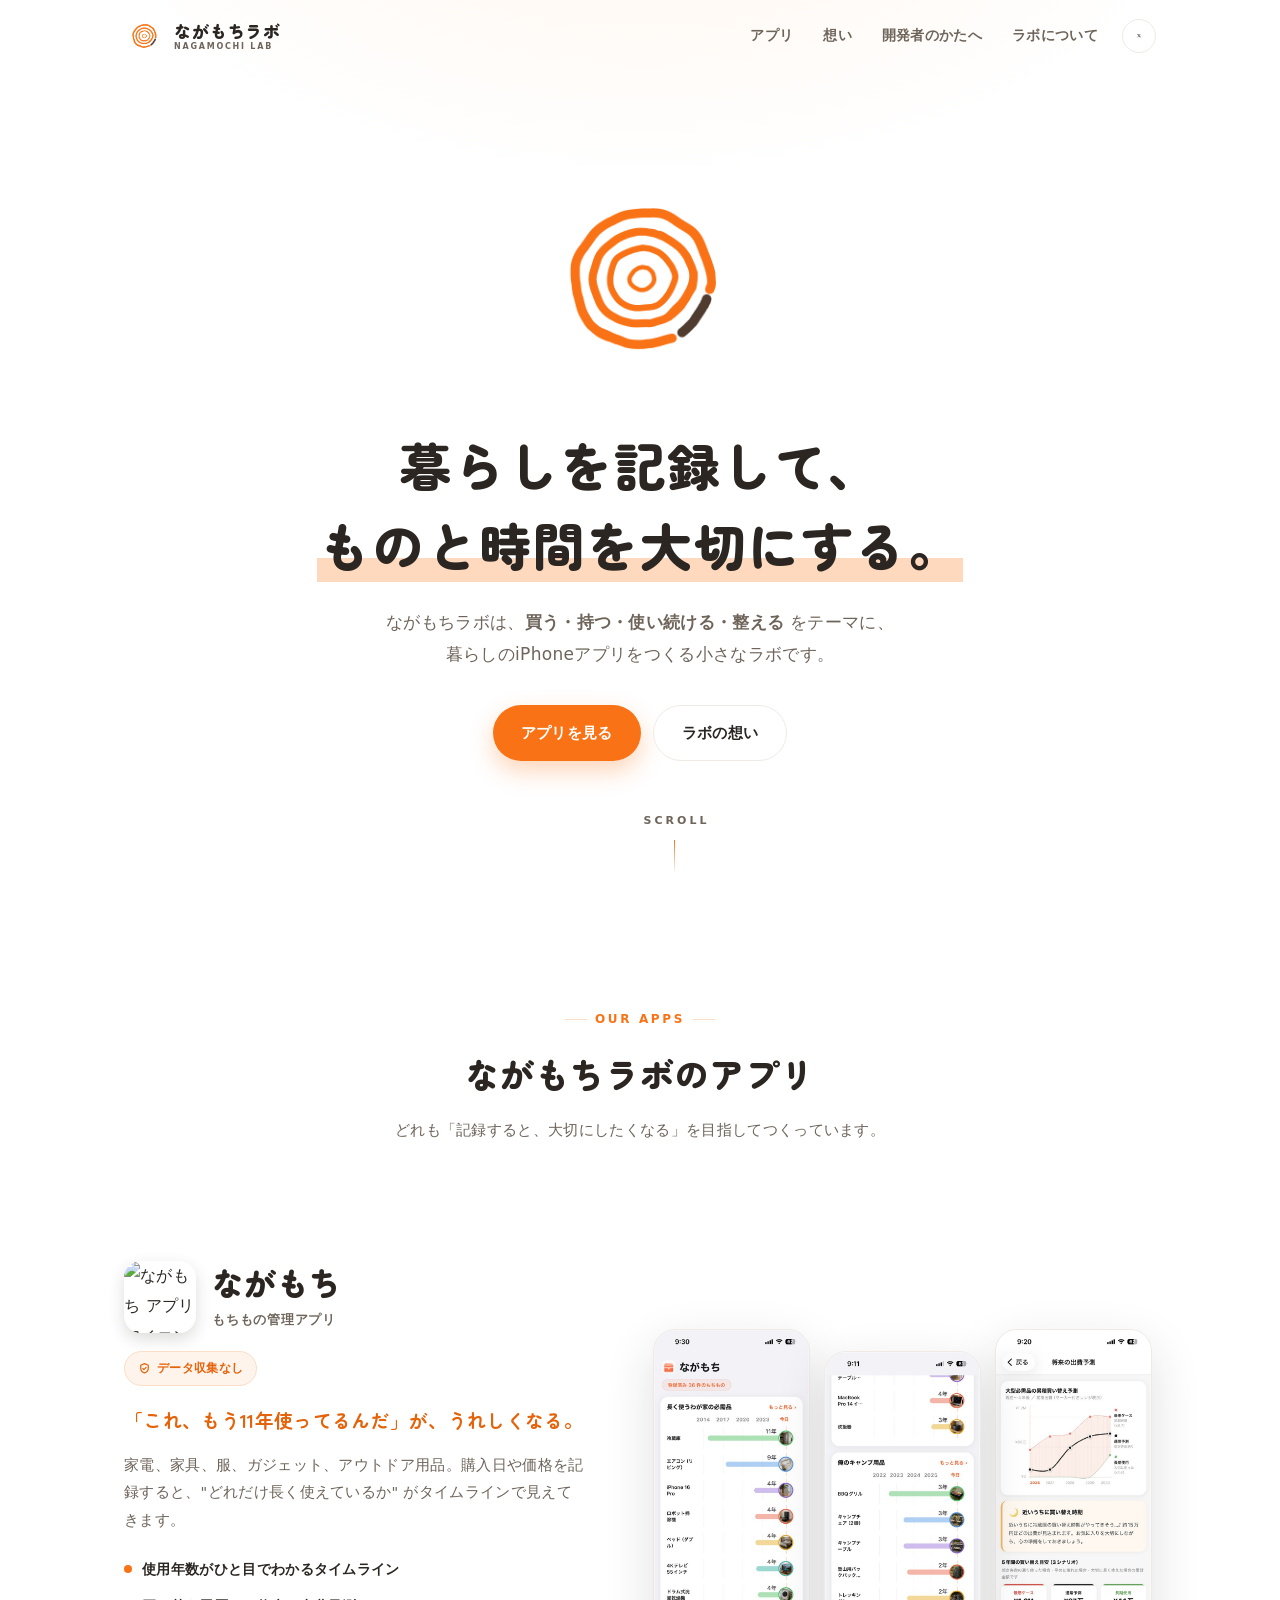
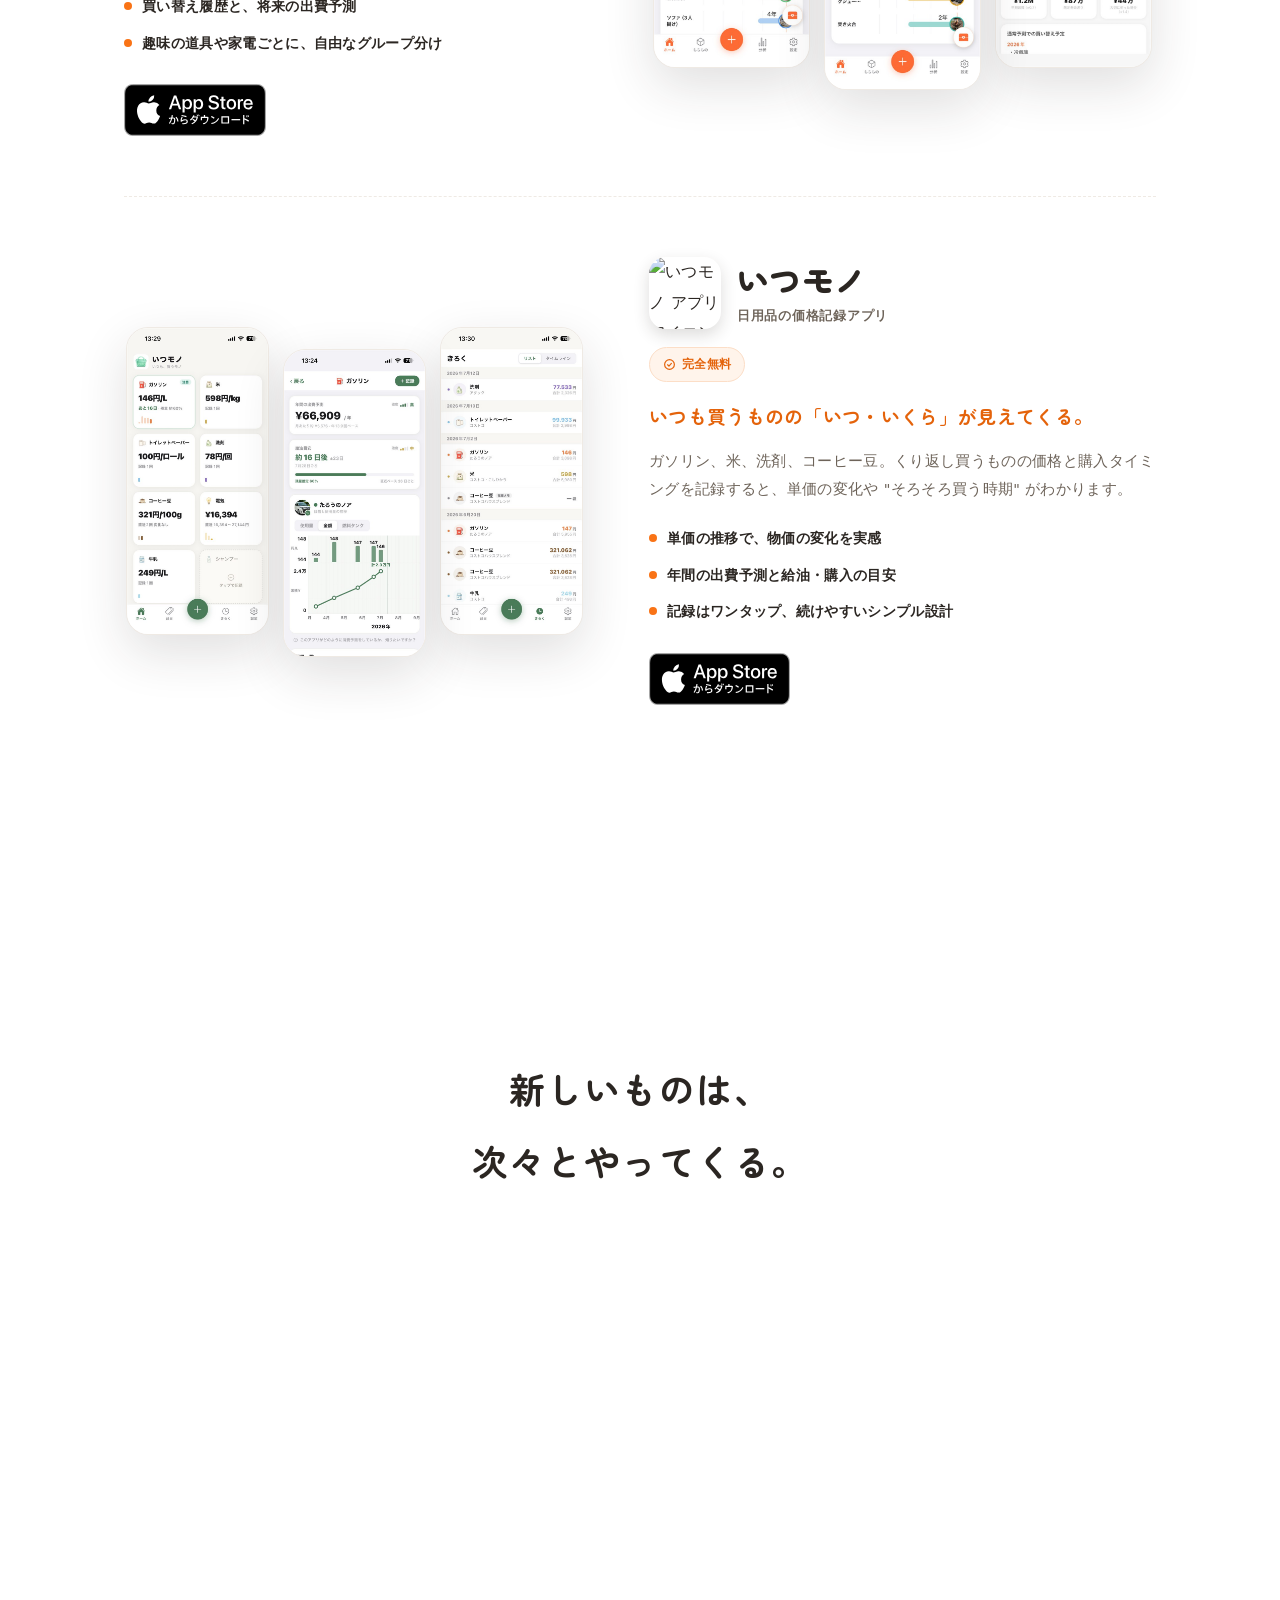
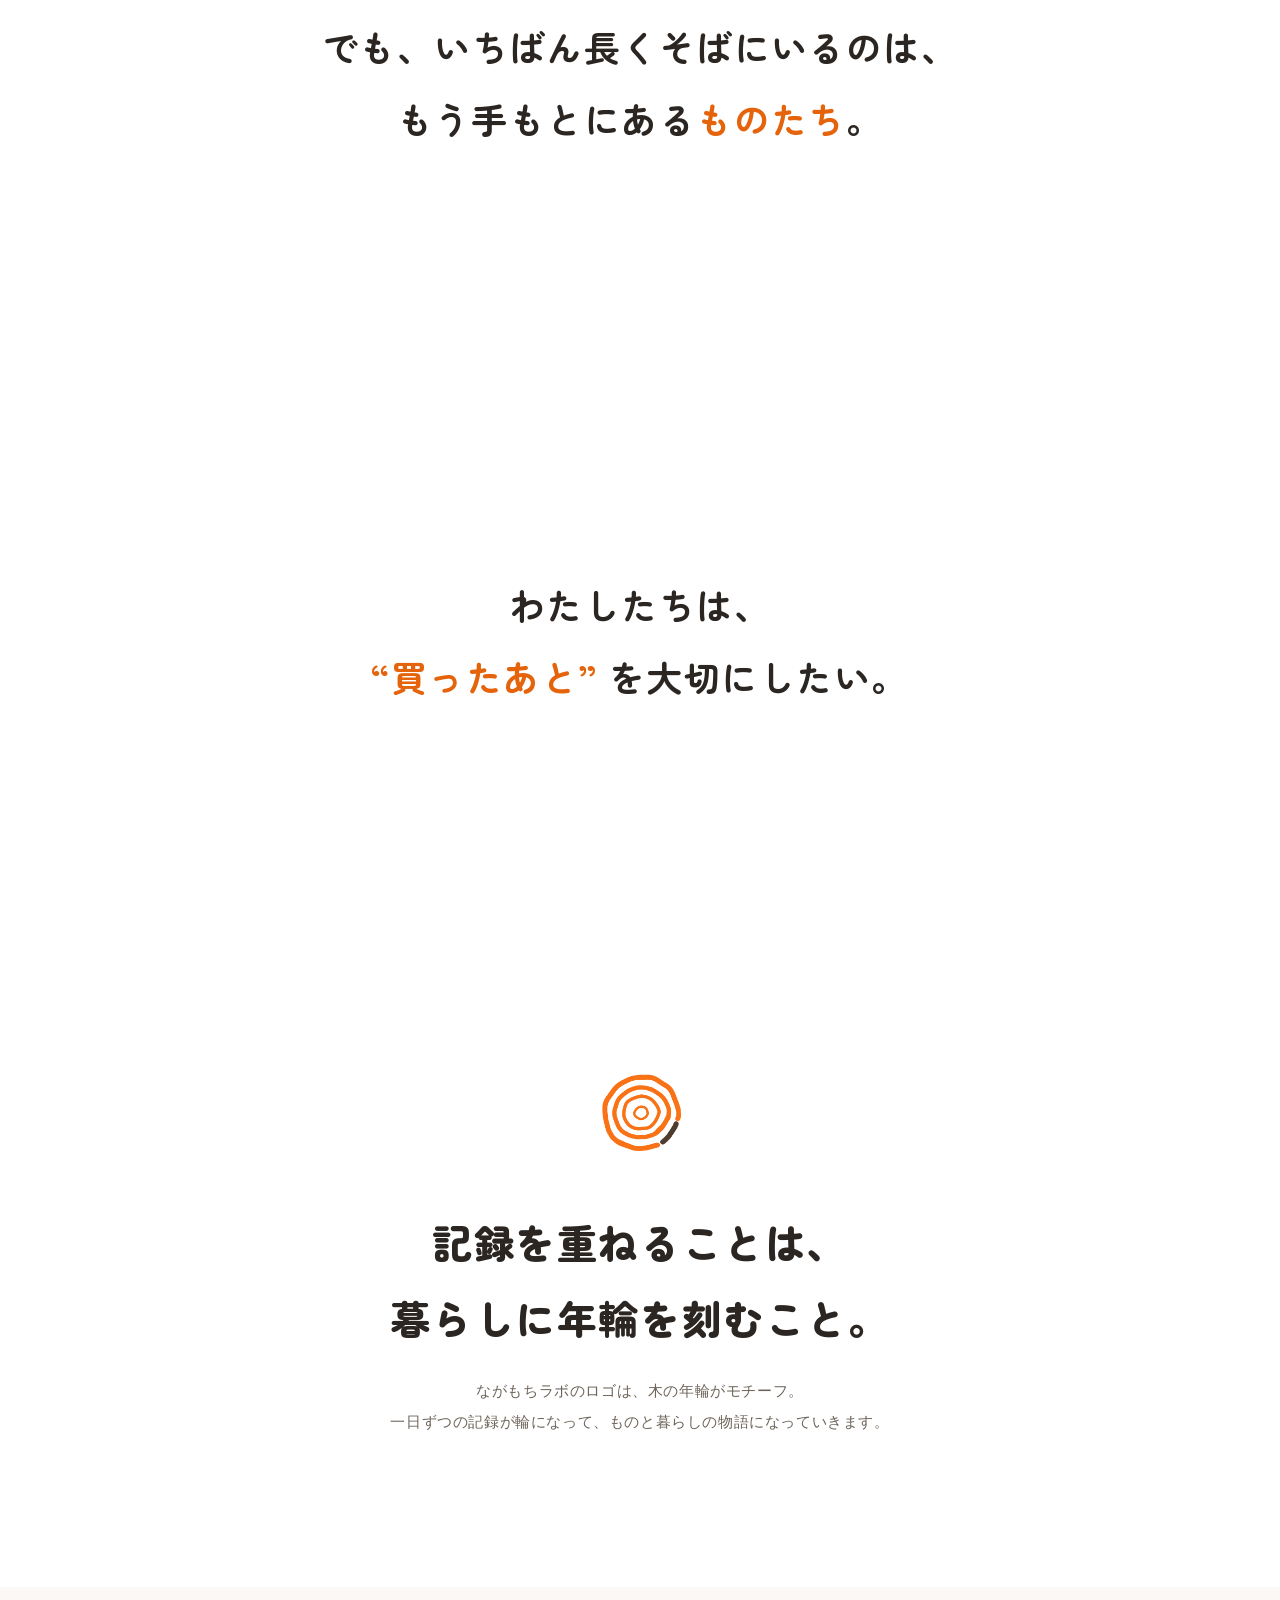
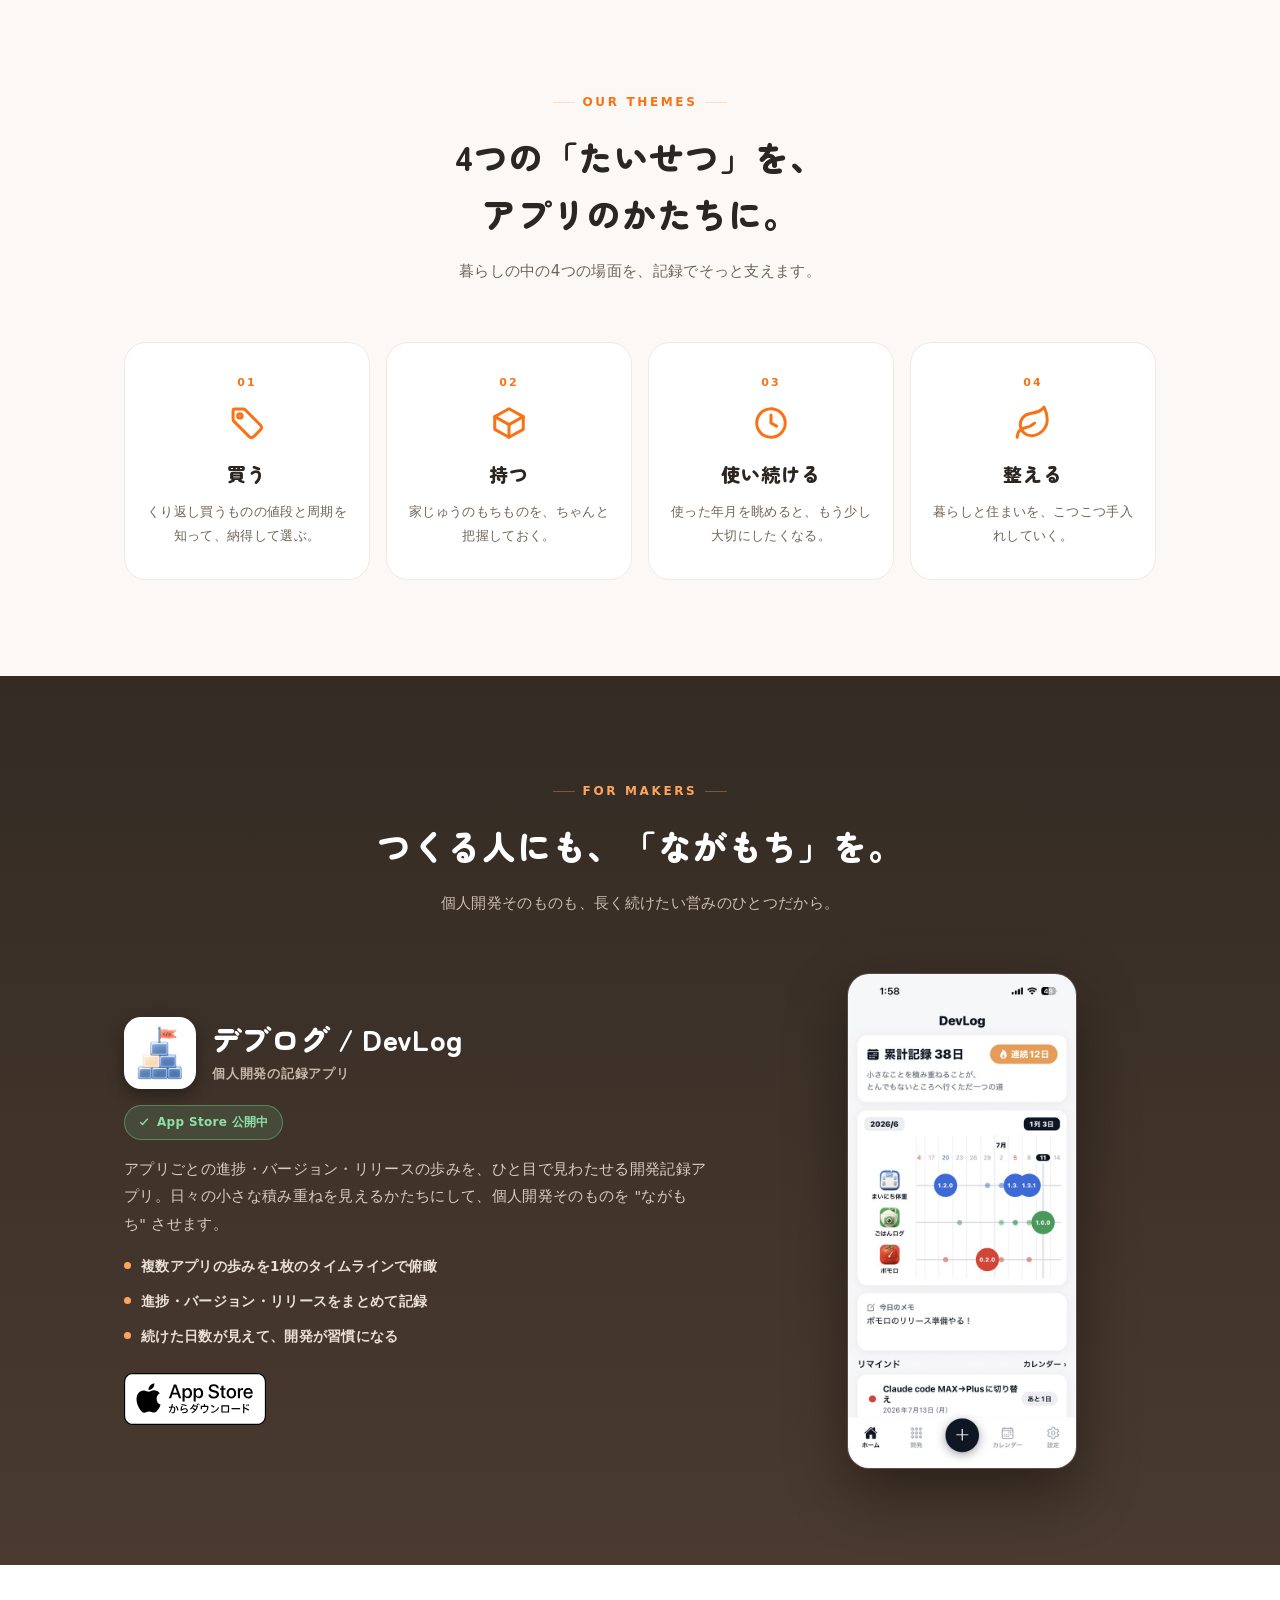
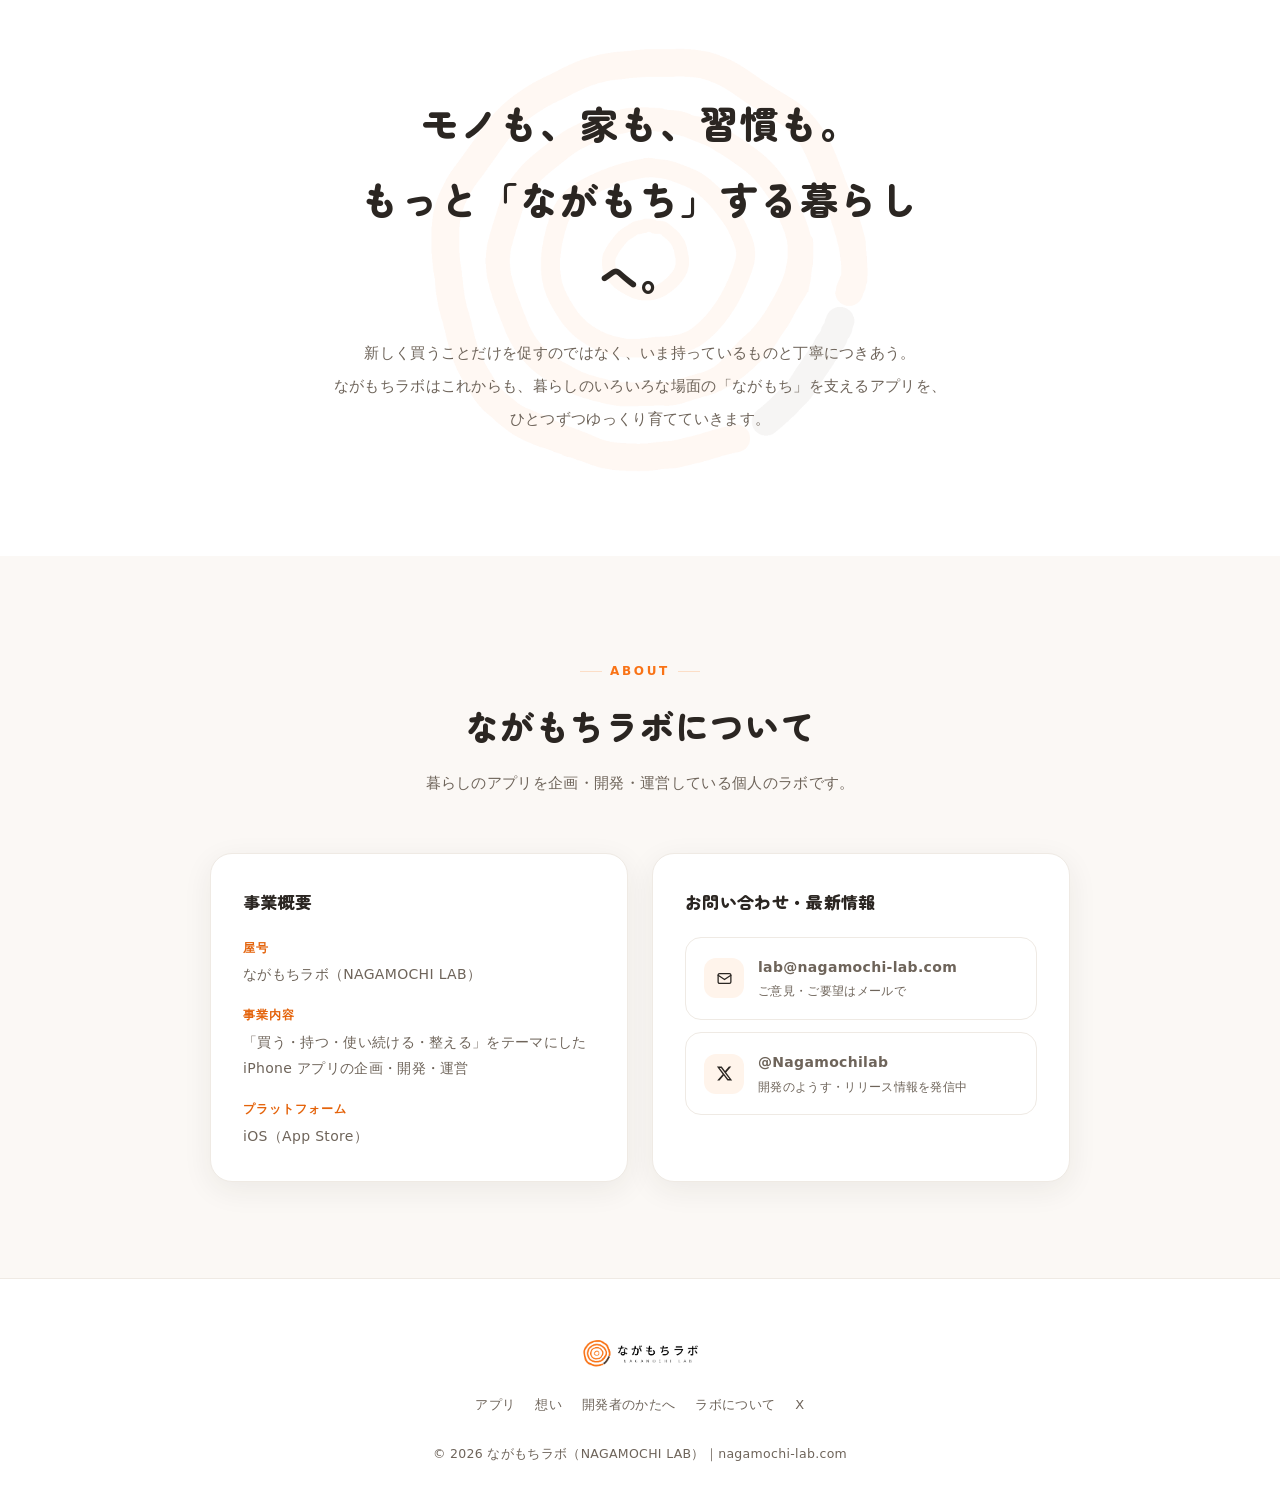
==== commit 6e1fa46b: "Add files via upload" ====
--- a/index.html
+++ b/index.html
@@ -300,18 +300,23 @@
     display:grid;grid-template-columns:1.2fr .8fr;gap:clamp(28px,5vw,60px);align-items:center;
   }
   @media(max-width:820px){.devlog-grid{grid-template-columns:1fr;}}
+  .devlog-head{display:flex;align-items:center;gap:16px;margin-bottom:16px;}
+  .devlog-head .app-icon{box-shadow:0 6px 16px rgba(0,0,0,.35);}
   .devlog-info h3{
-    font-family:var(--font-disp);font-size:clamp(24px,4vw,30px);font-weight:900;margin:0 0 6px;color:#fff;
-  }
-  .devlog-info .soon-badge{
-    display:inline-flex;align-items:center;gap:8px;
-    background:rgba(255,164,92,.14);border:1px solid rgba(255,164,92,.4);
-    color:#FFB877;font-size:12.5px;font-weight:700;
-    padding:6px 14px;border-radius:999px;margin-bottom:18px;
-  }
-  .devlog-info .soon-badge .dot{width:7px;height:7px;border-radius:50%;background:#FFA45C;animation:pulse 1.6s infinite;}
-  @keyframes pulse{0%,100%{opacity:1;}50%{opacity:.3;}}
-  .devlog-info p{font-size:14.5px;color:#D8CCC0;margin:0 0 14px;}
+    font-family:var(--font-disp);font-size:clamp(23px,4vw,29px);font-weight:900;margin:0;color:#fff;line-height:1.3;
+  }
+  .devlog-info .devlog-cat{font-size:12.5px;color:#C6B8AB;font-weight:600;display:block;margin-top:4px;letter-spacing:.06em;}
+  .devlog-info .rel-badge{
+    display:inline-flex;align-items:center;gap:7px;
+    background:rgba(120,220,150,.14);border:1px solid rgba(120,220,150,.4);
+    color:#8FE0A8;font-size:12px;font-weight:800;
+    padding:5px 13px;border-radius:999px;margin-bottom:16px;
+  }
+  .devlog-info .rel-badge svg{width:12px;height:12px;stroke:currentColor;fill:none;stroke-width:2.4;stroke-linecap:round;stroke-linejoin:round;}
+  .devlog-info p{font-size:14.5px;color:#D8CCC0;margin:0 0 16px;}
+  .devlog-points{list-style:none;margin:0 0 24px;padding:0;display:flex;flex-direction:column;gap:9px;}
+  .devlog-points li{display:flex;align-items:flex-start;gap:10px;font-size:13.5px;font-weight:600;color:#EAE0D6;}
+  .devlog-points li::before{content:"";flex:0 0 auto;width:7px;height:7px;border-radius:50%;background:#FFA45C;margin-top:8px;}
   .devlog-shot{display:flex;justify-content:center;}
   .devlog-shot img{
     width:min(64%,230px);border-radius:22px;
@@ -546,13 +551,26 @@
     </div>
     <div class="devlog-grid">
       <div class="devlog-info rv">
-        <h3>DevLog（デブログ）</h3>
-        <div class="soon-badge"><span class="dot"></span>まもなく App Store に登場</div>
-        <p>アプリごとの進捗・バージョン・リリースの歩みを、ひと目で見わたせる開発記録アプリ。日々の小さな積み重ねを見えるかたちにして、個人開発を "ながもち" させます。</p>
-        <p>リリースの続報は <a href="https://x.com/Nagamochilab" target="_blank" rel="noopener" style="color:#FFB877;font-weight:700;">X（@Nagamochilab）</a> でお知らせします。</p>
+        <div class="devlog-head">
+          <div class="app-icon"><img src="assets/icon-devlog.jpg" alt="デブログ / DevLog アプリアイコン" loading="lazy"></div>
+          <div>
+            <h3>デブログ / DevLog</h3>
+            <span class="devlog-cat">個人開発の記録アプリ</span>
+          </div>
+        </div>
+        <div class="rel-badge"><svg viewBox="0 0 24 24" aria-hidden="true"><path d="m5 13 4 4 10-11"/></svg>App Store 公開中</div>
+        <p>アプリごとの進捗・バージョン・リリースの歩みを、ひと目で見わたせる開発記録アプリ。日々の小さな積み重ねを見えるかたちにして、個人開発そのものを "ながもち" させます。</p>
+        <ul class="devlog-points">
+          <li>複数アプリの歩みを1枚のタイムラインで俯瞰</li>
+          <li>進捗・バージョン・リリースをまとめて記録</li>
+          <li>続けた日数が見えて、開発が習慣になる</li>
+        </ul>
+        <a class="store-badge" href="https://apps.apple.com/jp/app/id6781782548" target="_blank" rel="noopener">
+          <img src="assets/appstore-badge-ja-white.svg" alt="App Storeでダウンロード" loading="lazy">
+        </a>
       </div>
       <div class="devlog-shot rv rv-d1">
-        <img src="assets/ss/devlog-4385.jpg" alt="DevLog：複数アプリのリリース履歴を見わたせるホーム画面" loading="lazy">
+        <img src="assets/ss/devlog-4385.jpg" alt="デブログ：複数アプリのリリース履歴を見わたせるホーム画面" loading="lazy">
       </div>
     </div>
   </div>
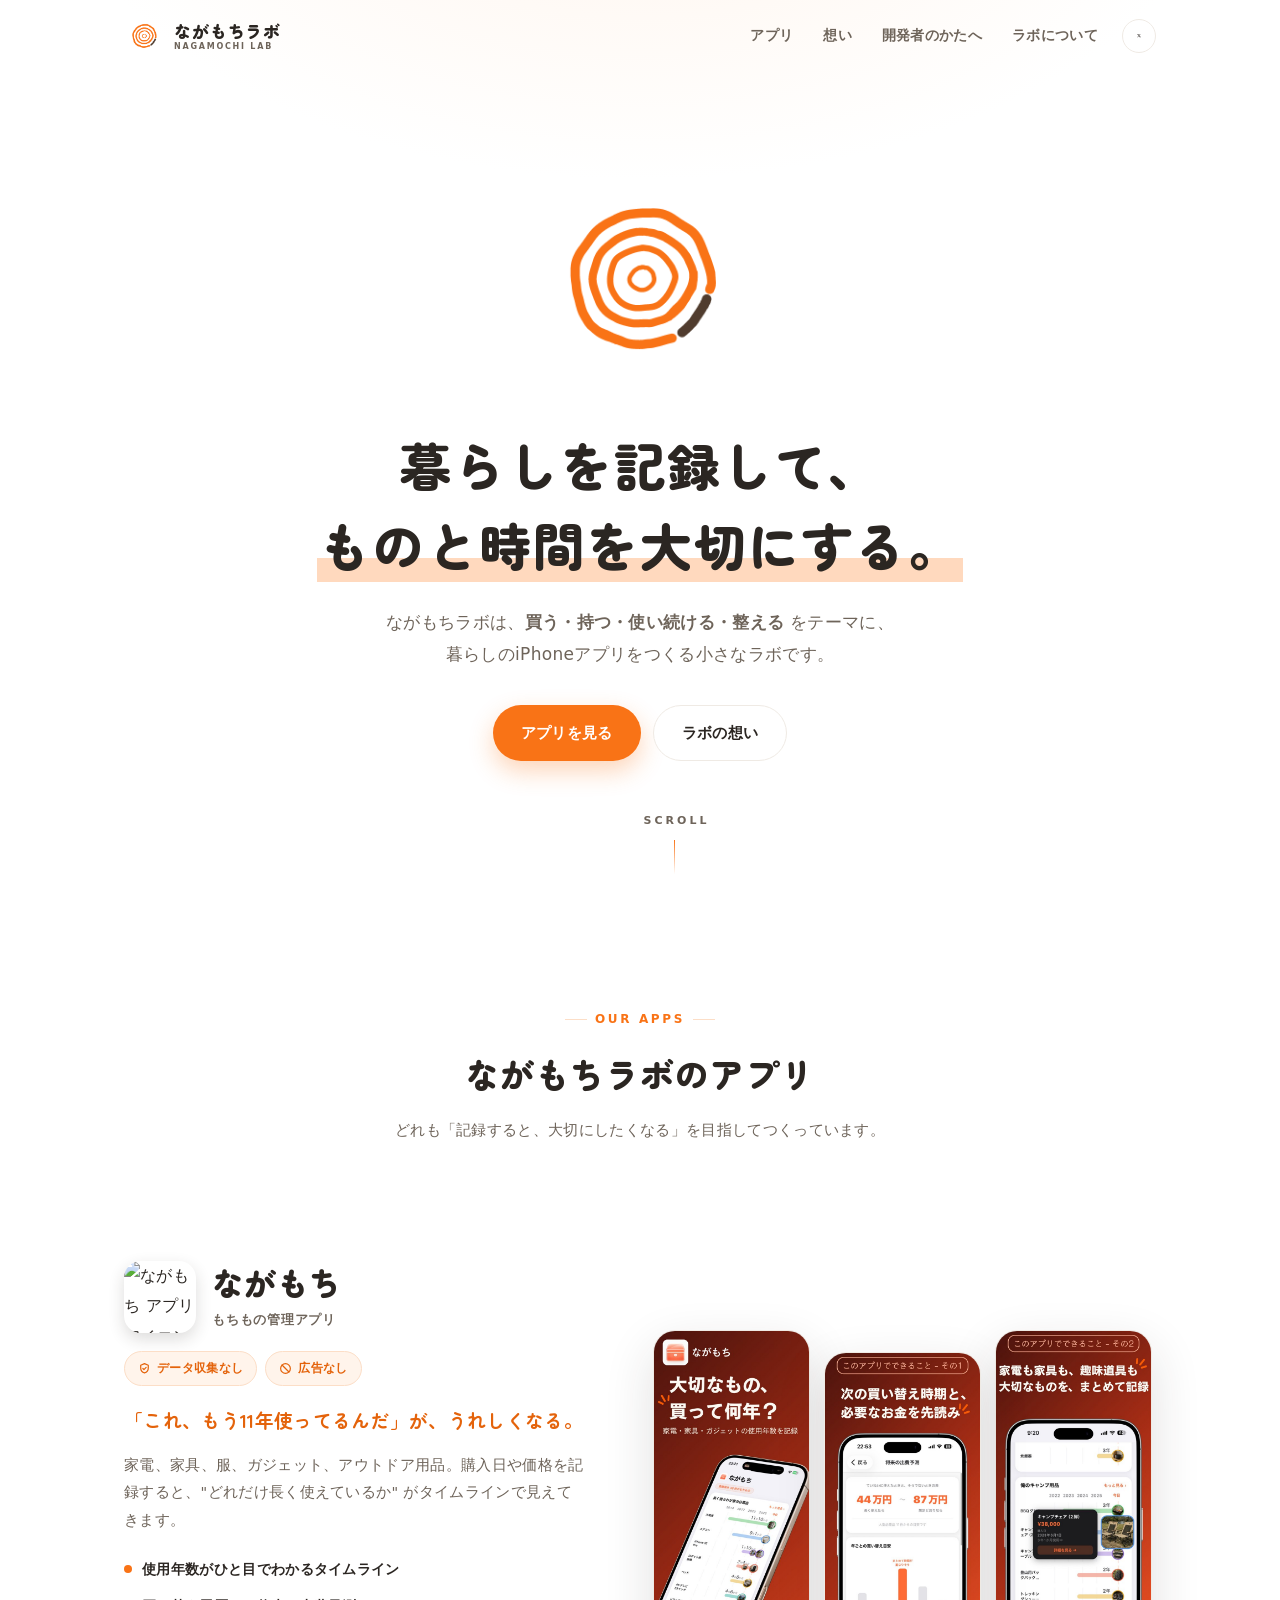
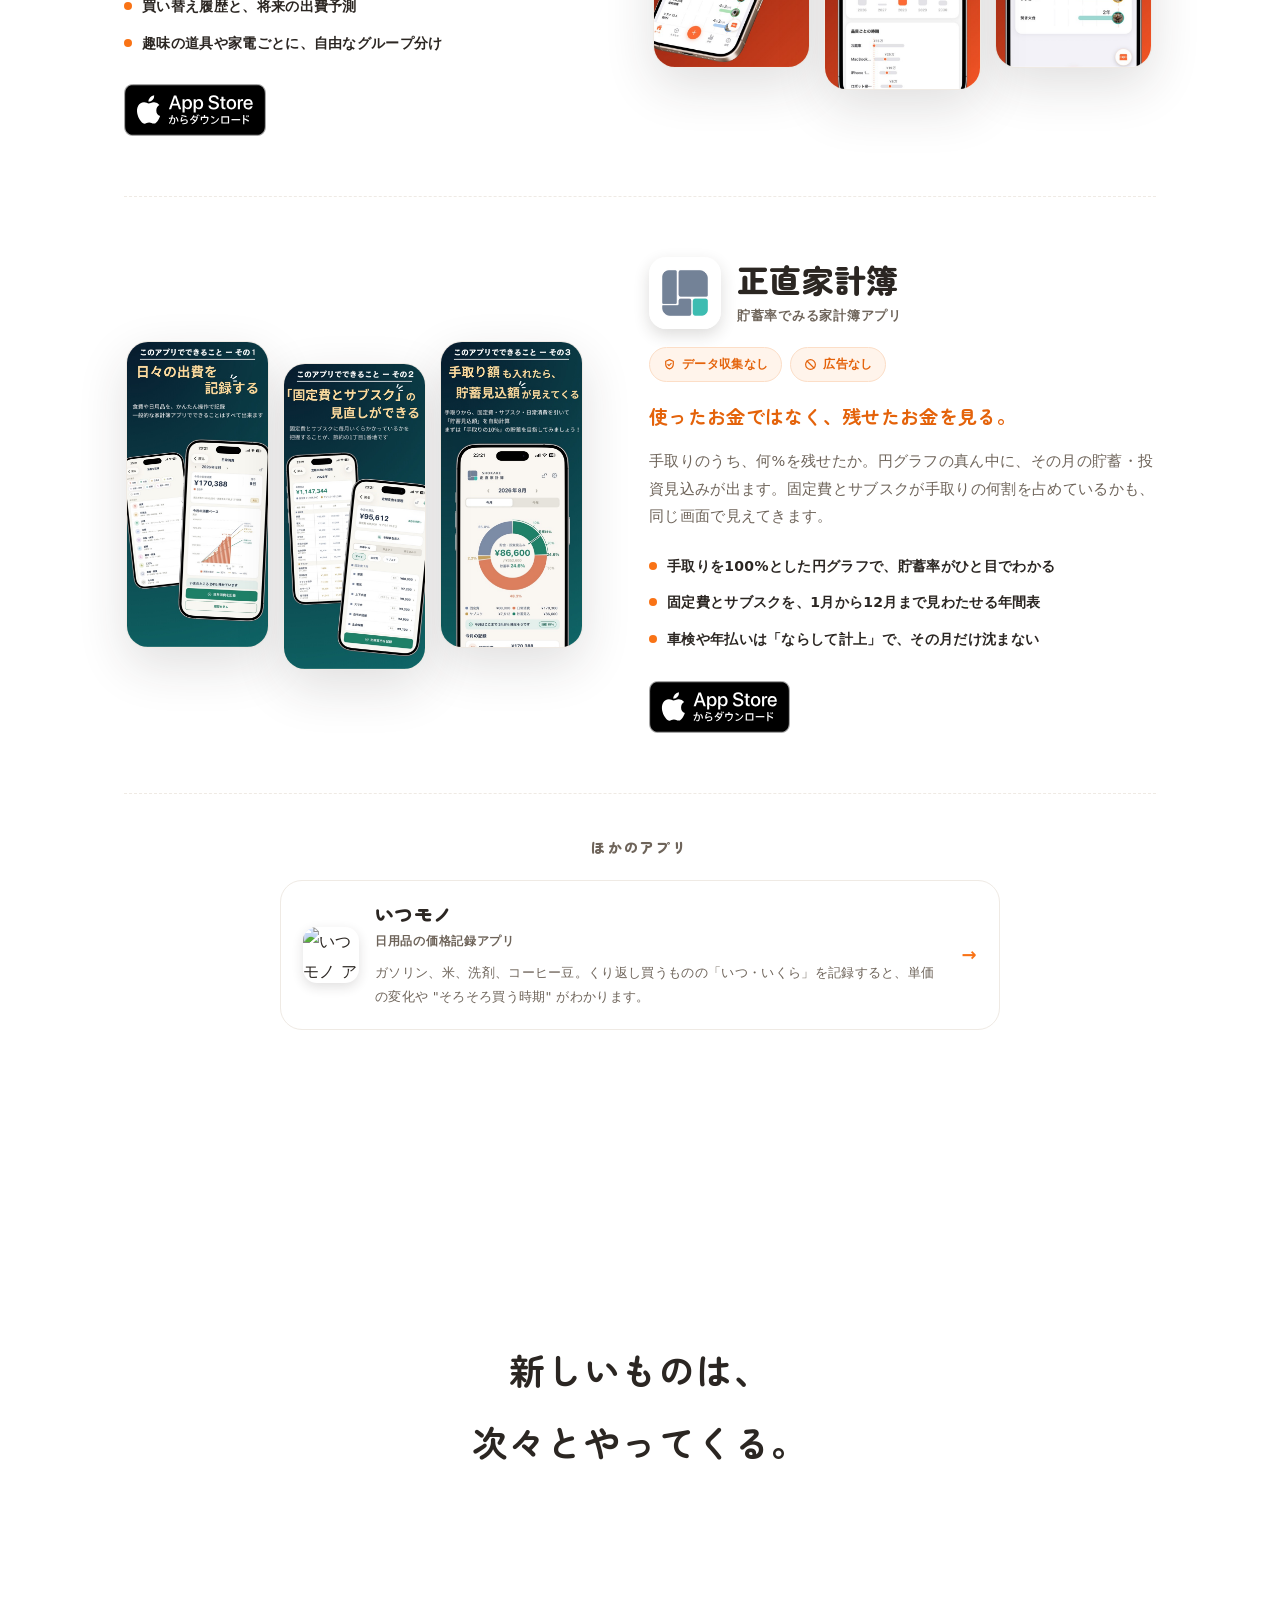
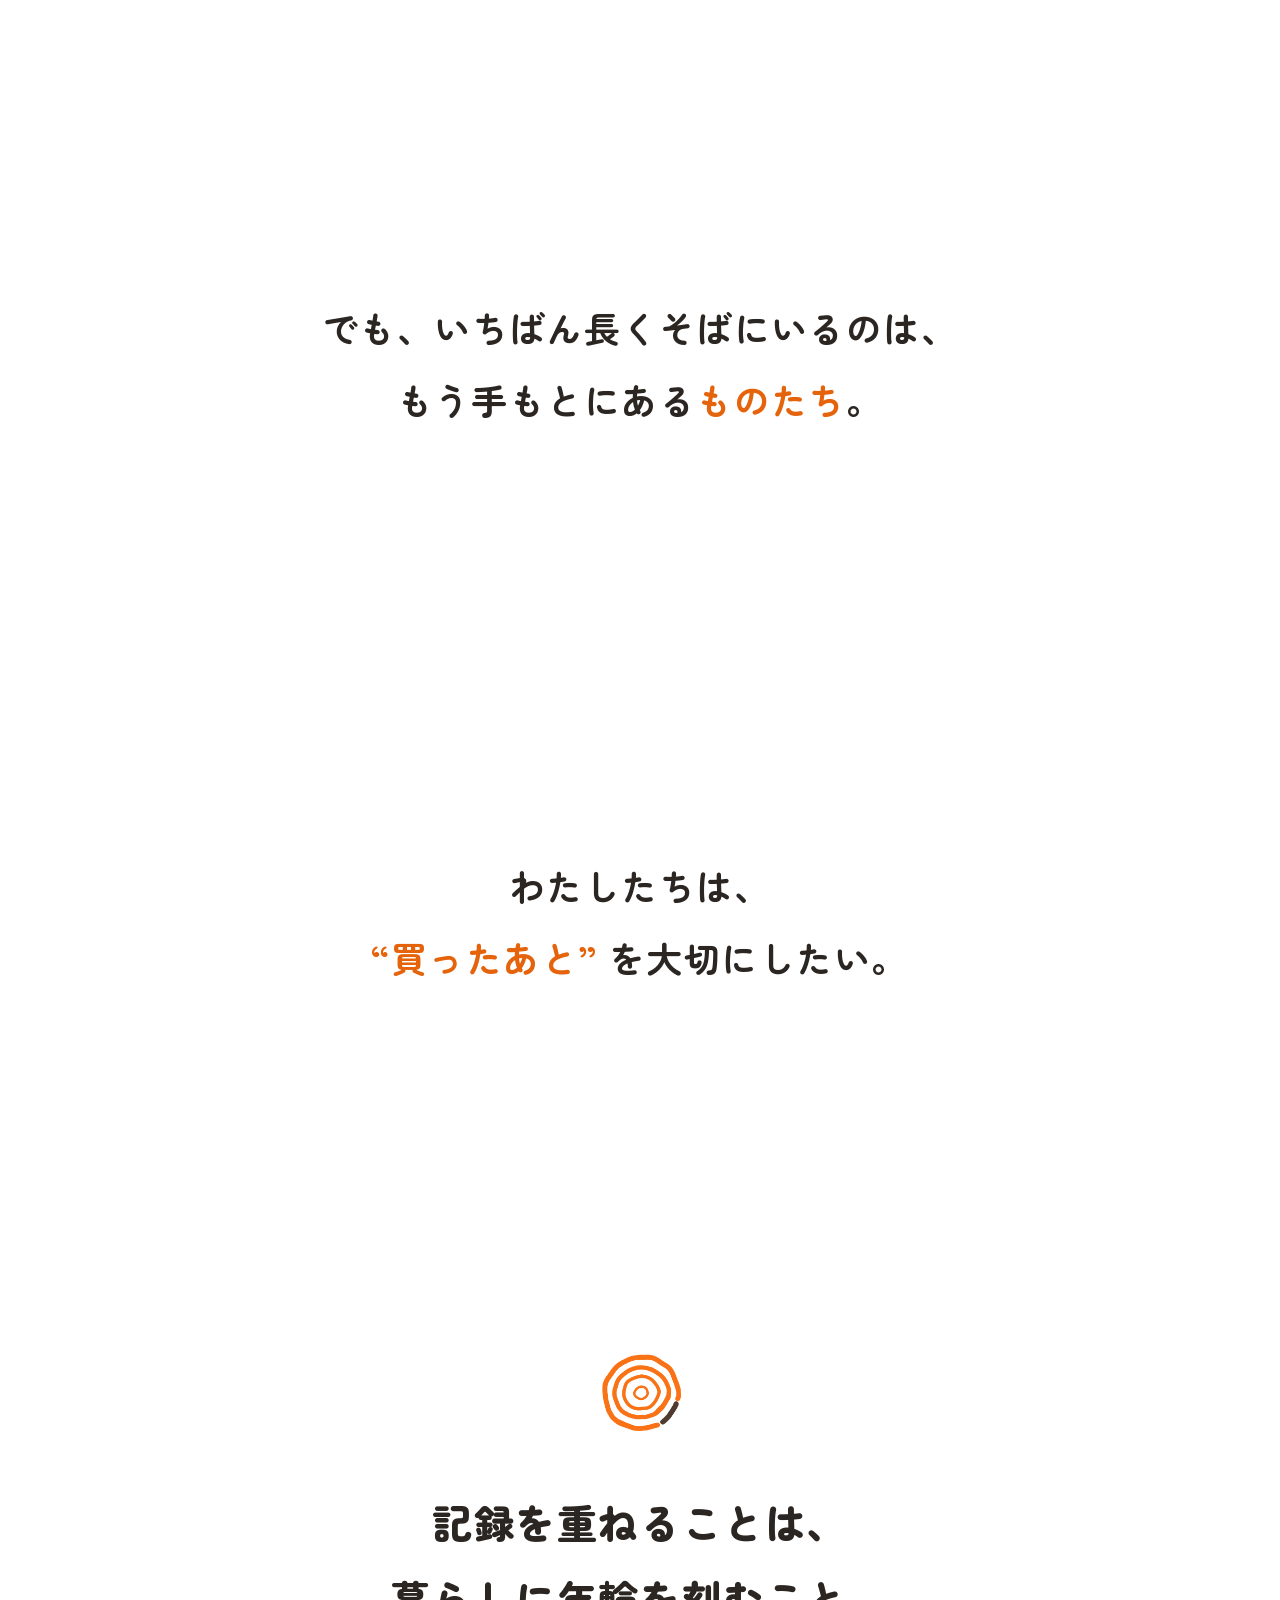
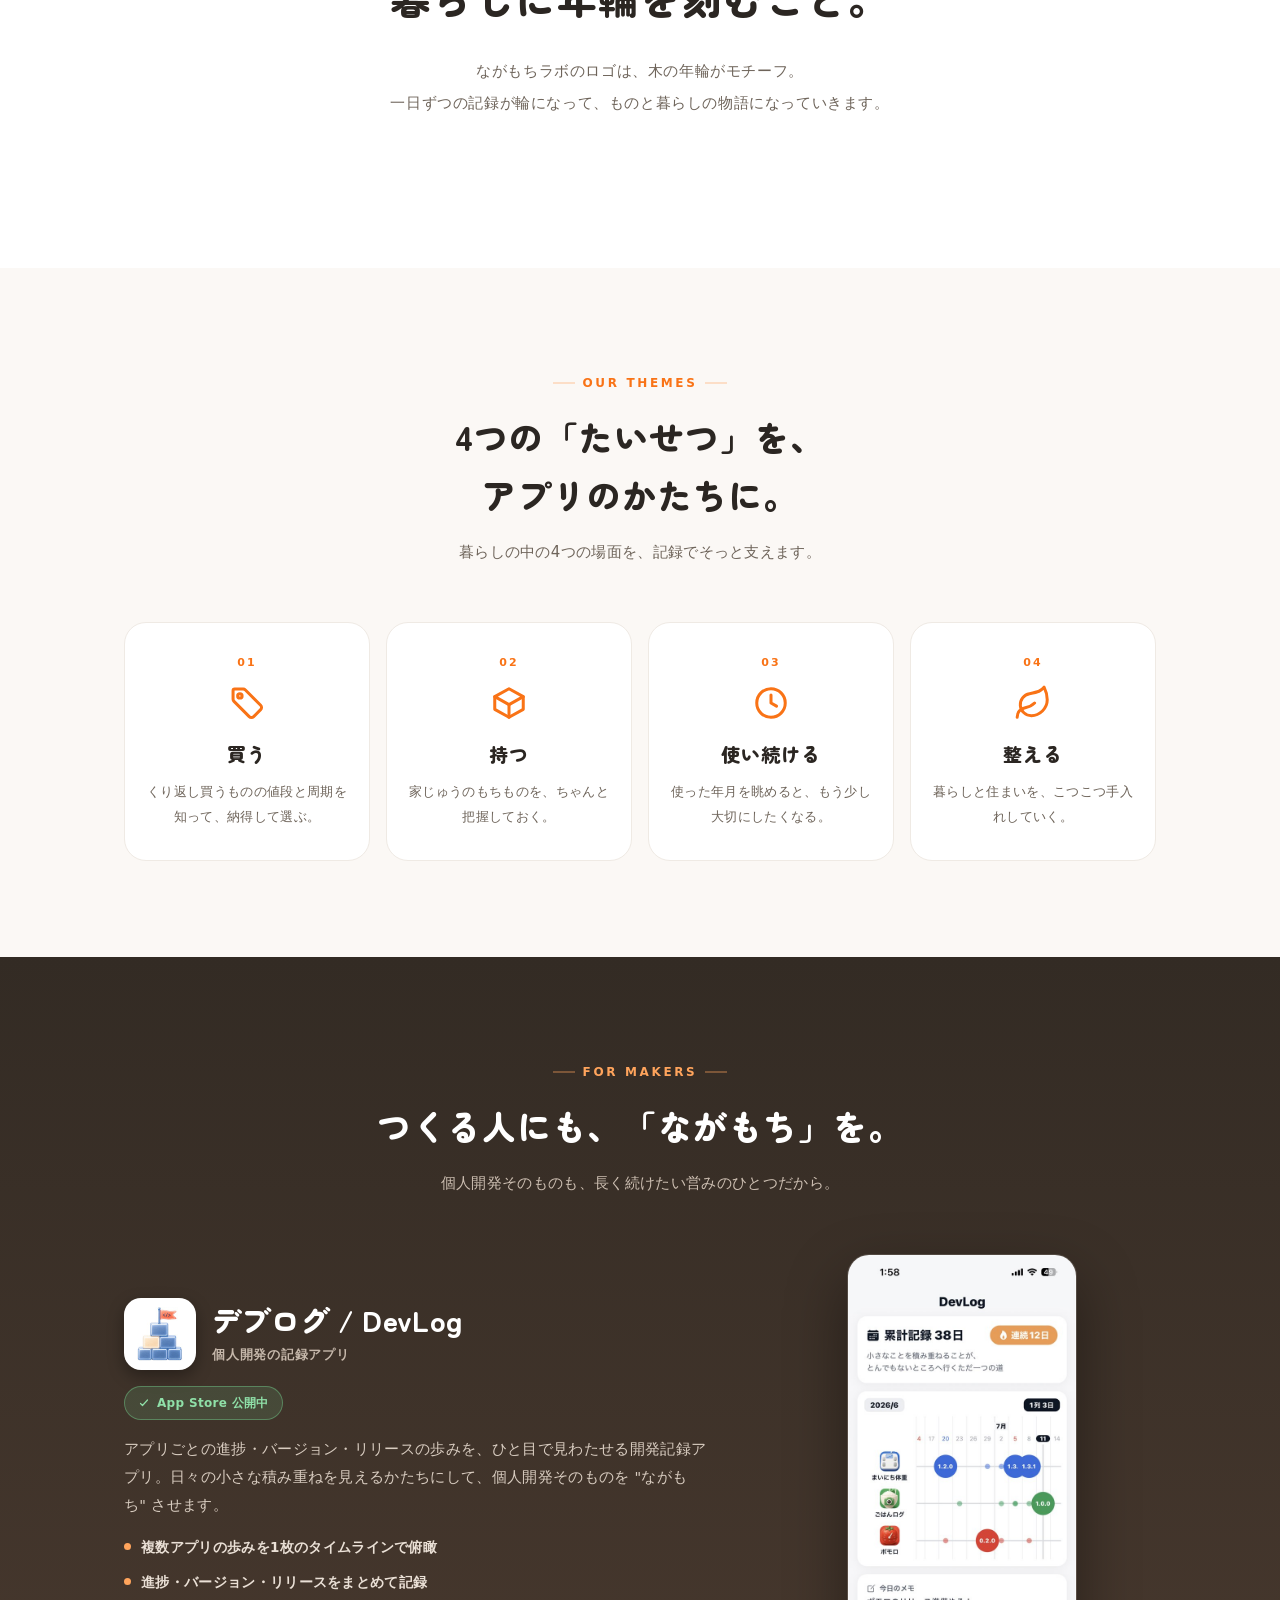
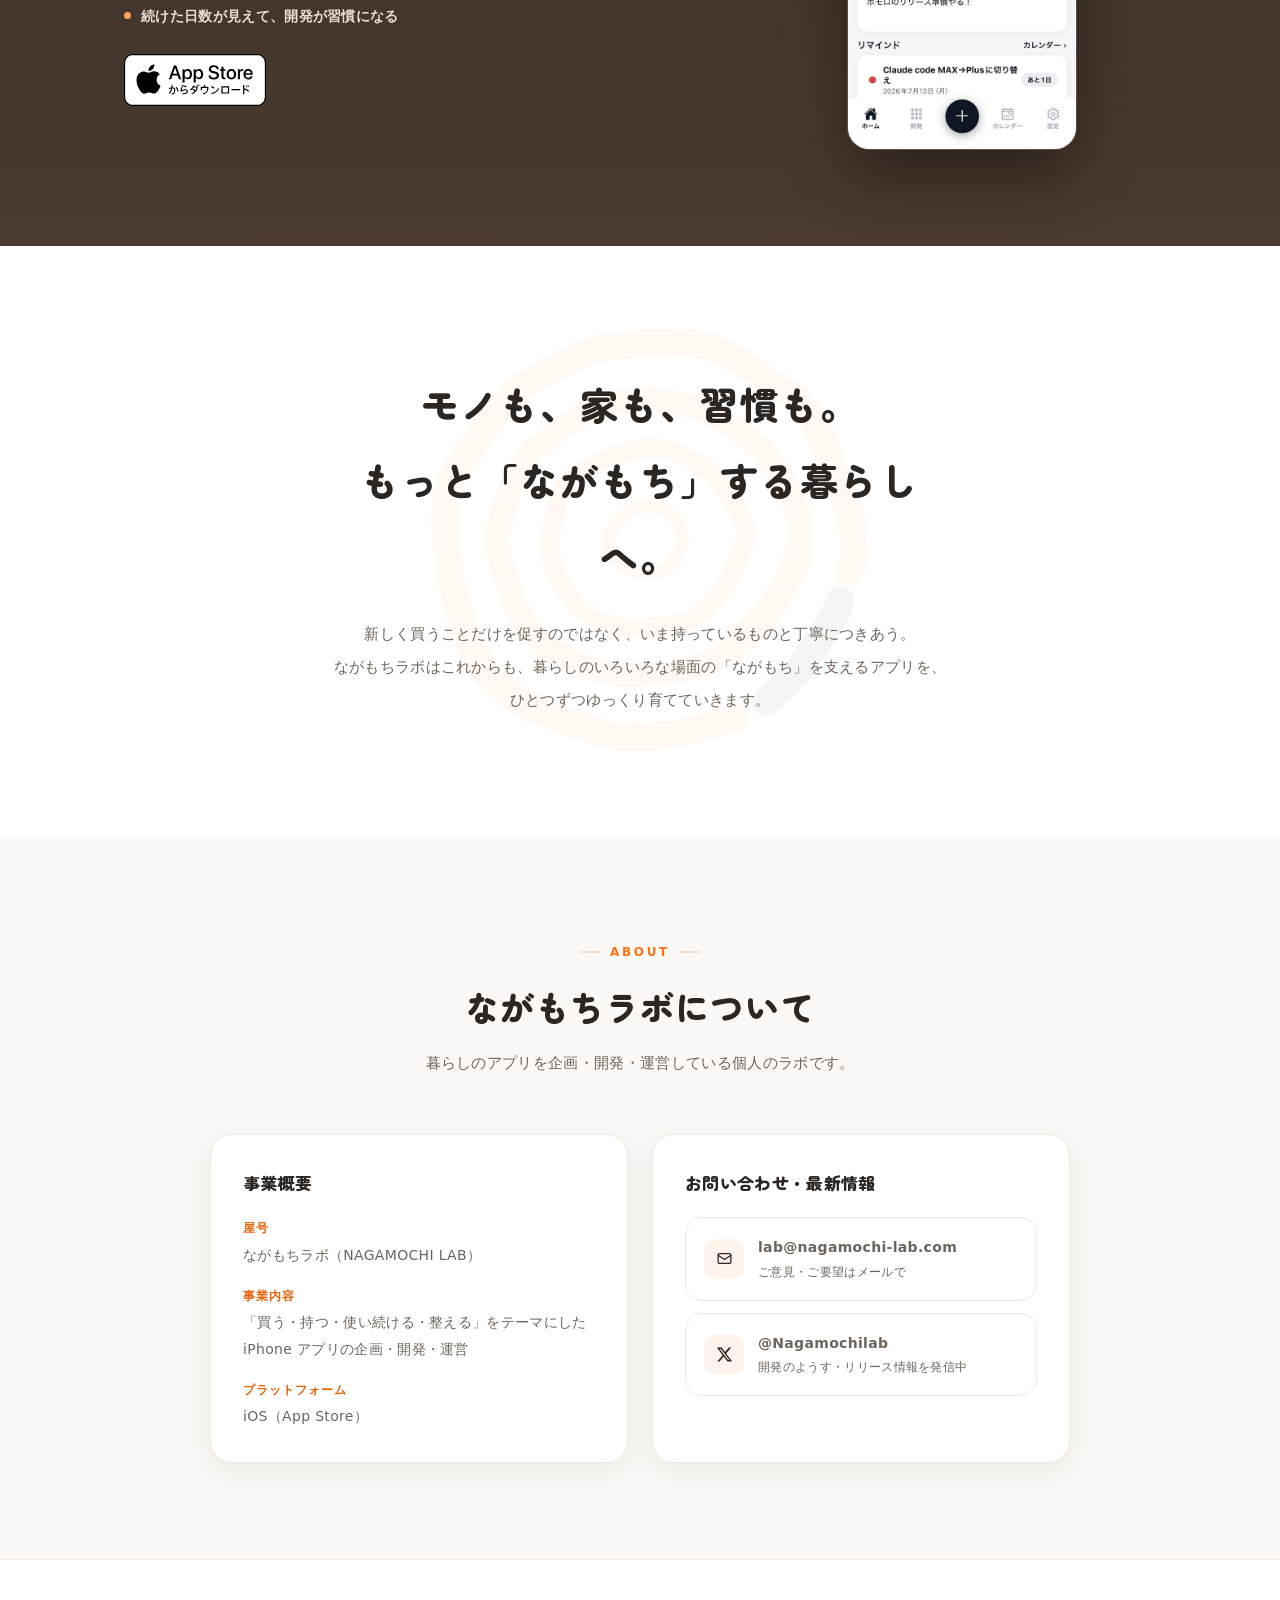
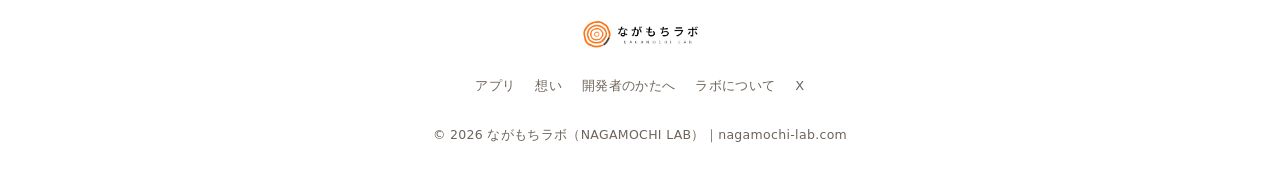
==== commit 33ea9707: "Add files via upload" ====
--- a/index.html
+++ b/index.html
@@ -4,7 +4,7 @@
 <meta charset="UTF-8">
 <meta name="viewport" content="width=device-width, initial-scale=1.0">
 <title>ながもちラボ｜暮らしを記録して、ものと時間を大切にする</title>
-<meta name="description" content="ながもちラボは「買う・持つ・使い続ける・整える」をテーマに、暮らしのiPhoneアプリをつくる小さなラボです。もちもの管理「ながもち」、日用品の価格記録「いつモノ」を開発しています。">
+<meta name="description" content="ながもちラボは「買う・持つ・使い続ける・整える」をテーマに、暮らしのiPhoneアプリをつくる小さなラボです。もちもの管理「ながもち」、貯蓄率でみる家計簿「正直家計簿」、日用品の価格記録「いつモノ」を開発しています。">
 <meta name="theme-color" content="#F97316">
 
 <!-- OGP -->
@@ -287,6 +287,37 @@
   }
   .apps-divider{border:none;border-top:1px dashed var(--line);margin:0;}
 
+  /* ===== Apps: フィーチャー以外を並べる小さいカード ===== */
+  .app-more{padding:40px 0 16px;}
+  .more-head{
+    font-family:var(--font-disp);font-size:14px;font-weight:900;letter-spacing:.16em;
+    color:var(--ink-soft);margin:0 0 20px;text-align:center;
+  }
+  .more-grid{
+    display:grid;grid-template-columns:repeat(auto-fit,minmax(320px,1fr));
+    gap:16px;max-width:720px;margin:0 auto;
+  }
+  .more-card{
+    display:flex;align-items:center;gap:16px;
+    background:#fff;border:1px solid var(--line);border-radius:var(--radius);
+    padding:20px 22px;transition:.25s;
+  }
+  .more-card:hover{border-color:var(--orange-line);box-shadow:var(--shadow);transform:translateY(-3px);}
+  .more-card .app-icon{width:56px;height:56px;border-radius:14px;box-shadow:0 4px 12px rgba(43,38,34,.14);}
+  .more-body{flex:1 1 auto;min-width:0;}
+  .more-body h3{font-family:var(--font-disp);font-size:19px;font-weight:900;margin:0;line-height:1.4;}
+  .more-body .cat{font-size:12px;color:var(--ink-soft);font-weight:600;display:block;margin-top:2px;letter-spacing:.06em;}
+  .more-body p{font-size:13px;color:var(--ink-soft);margin:8px 0 0;line-height:1.85;}
+  .more-go{flex:0 0 auto;display:inline-block;color:var(--orange);font-weight:900;font-size:18px;transition:.25s;}
+  .more-card:hover .more-go{transform:translateX(3px);}
+  @media(max-width:680px){
+    /* 説明文が伸びてもアイコンがタイトルの横に留まるよう、上揃えにする */
+    .more-card{padding:18px;gap:13px;align-items:flex-start;}
+    .more-card .app-icon{width:48px;height:48px;border-radius:12px;}
+    .more-body h3{font-size:17px;}
+    .more-go{margin-top:14px;}
+  }
+
   /* ===== Devlog (dark) ===== */
   .devlog{
     background:linear-gradient(180deg,#332B24 0%, var(--brown) 100%);
@@ -450,6 +481,7 @@
         </div>
         <div class="app-flags">
           <span class="flag"><svg viewBox="0 0 24 24" aria-hidden="true"><path d="M12 3l7 3v5c0 4.5-3 8-7 9-4-1-7-4.5-7-9V6z"/><path d="m9 12 2 2 4-4"/></svg>データ収集なし</span>
+          <span class="flag"><svg viewBox="0 0 24 24" aria-hidden="true"><circle cx="12" cy="12" r="9"/><path d="M5.6 5.6 18.4 18.4"/></svg>広告なし</span>
         </div>
         <p class="app-copy">「これ、もう11年使ってるんだ」が、うれしくなる。</p>
         <p class="app-desc">家電、家具、服、ガジェット、アウトドア用品。購入日や価格を記録すると、"どれだけ長く使えているか" がタイムラインで見えてきます。</p>
@@ -463,42 +495,61 @@
         </a>
       </div>
       <div class="app-shots rv rv-d1">
-        <img src="assets/ss/nagamochi-4362.jpg" alt="ながもち：長く使うものが家の必需品になるタイムライン画面" loading="lazy">
-        <img src="assets/ss/nagamochi-4356.jpg" alt="ながもち：キャンプ用品の使用年数タイムライン" loading="lazy">
-        <img src="assets/ss/nagamochi-4360.jpg" alt="ながもち：将来の買い替え出費予測" loading="lazy">
+        <img src="assets/ss/nagamochi-store-1.jpg" alt="ながもち：家電・家具の使用年数を並べた「長く使うわが家の必需品」タイムライン" loading="lazy">
+        <img src="assets/ss/nagamochi-store-3.jpg" alt="ながもち：次の買い替え時期と必要なお金を先読みする将来の出費予測" loading="lazy">
+        <img src="assets/ss/nagamochi-store-4.jpg" alt="ながもち：家電も家具も趣味の道具も、まとめて記録できるタイムライン" loading="lazy">
       </div>
     </div>
 
     <hr class="apps-divider">
 
-    <!-- いつモノ -->
+    <!-- 正直家計簿 -->
     <div class="app-feature flip">
       <div class="app-info rv">
         <div class="app-head">
-          <div class="app-icon"><img src="https://is1-ssl.mzstatic.com/image/thumb/Purple211/v4/6d/1f/0c/6d1f0c23-a2ff-3f58-b1bd-466f215e62e2/AppIcon-0-0-1x_U007ephone-0-1-85-220.png/512x512bb.jpg" alt="いつモノ アプリアイコン" loading="lazy"></div>
+          <div class="app-icon"><img src="assets/icon-shokake.jpg" alt="正直家計簿 アプリアイコン" loading="lazy"></div>
           <div>
-            <h3>いつモノ</h3>
-            <span class="cat">日用品の価格記録アプリ</span>
+            <h3>正直家計簿</h3>
+            <span class="cat">貯蓄率でみる家計簿アプリ</span>
           </div>
         </div>
         <div class="app-flags">
-          <span class="flag"><svg viewBox="0 0 24 24" aria-hidden="true"><circle cx="12" cy="12" r="9"/><path d="m8.5 12.5 2.5 2.5 4.5-5"/></svg>完全無料</span>
+          <span class="flag"><svg viewBox="0 0 24 24" aria-hidden="true"><path d="M12 3l7 3v5c0 4.5-3 8-7 9-4-1-7-4.5-7-9V6z"/><path d="m9 12 2 2 4-4"/></svg>データ収集なし</span>
+          <span class="flag"><svg viewBox="0 0 24 24" aria-hidden="true"><circle cx="12" cy="12" r="9"/><path d="M5.6 5.6 18.4 18.4"/></svg>広告なし</span>
         </div>
-        <p class="app-copy">いつも買うものの「いつ・いくら」が見えてくる。</p>
-        <p class="app-desc">ガソリン、米、洗剤、コーヒー豆。くり返し買うものの価格と購入タイミングを記録すると、単価の変化や "そろそろ買う時期" がわかります。</p>
+        <p class="app-copy">使ったお金ではなく、残せたお金を見る。</p>
+        <p class="app-desc">手取りのうち、何%を残せたか。円グラフの真ん中に、その月の貯蓄・投資見込みが出ます。固定費とサブスクが手取りの何割を占めているかも、同じ画面で見えてきます。</p>
         <ul class="app-points">
-          <li>単価の推移で、物価の変化を実感</li>
-          <li>年間の出費予測と給油・購入の目安</li>
-          <li>記録はワンタップ、続けやすいシンプル設計</li>
+          <li>手取りを100%とした円グラフで、貯蓄率がひと目でわかる</li>
+          <li>固定費とサブスクを、1月から12月まで見わたせる年間表</li>
+          <li>車検や年払いは「ならして計上」で、その月だけ沈まない</li>
         </ul>
-        <a class="store-badge" href="https://apps.apple.com/jp/app/%E3%81%84%E3%81%A4%E3%83%A2%E3%83%8E/id6780535646" target="_blank" rel="noopener">
+        <a class="store-badge" href="https://apps.apple.com/jp/app/id6802729842" target="_blank" rel="noopener">
           <img src="assets/appstore-badge-ja.svg" alt="App Storeでダウンロード" loading="lazy">
         </a>
       </div>
       <div class="app-shots rv rv-d1">
-        <img src="assets/ss/itsumono-4394.jpg" alt="いつモノ：日用品の最新価格が並ぶホーム画面" loading="lazy">
-        <img src="assets/ss/itsumono-4393.jpg" alt="いつモノ：ガソリンの年間出費予測と価格推移" loading="lazy">
-        <img src="assets/ss/itsumono-4396.jpg" alt="いつモノ：購入記録のタイムライン" loading="lazy">
+        <img src="assets/ss/shokake-3.jpg" alt="正直家計簿：日常消費の記録と、その月の消費ペース" loading="lazy">
+        <img src="assets/ss/shokake-4.jpg" alt="正直家計簿：固定費とサブスクを1年ぶん見わたせる年間表" loading="lazy">
+        <img src="assets/ss/shokake-5.jpg" alt="正直家計簿：手取りに占める貯蓄見込みを示すホームの円グラフ" loading="lazy">
+      </div>
+    </div>
+
+    <hr class="apps-divider">
+
+    <!-- フィーチャー以外 -->
+    <div class="app-more">
+      <h4 class="more-head rv">ほかのアプリ</h4>
+      <div class="more-grid">
+        <a class="more-card rv" href="https://apps.apple.com/jp/app/%E3%81%84%E3%81%A4%E3%83%A2%E3%83%8E/id6780535646" target="_blank" rel="noopener">
+          <div class="app-icon"><img src="https://is1-ssl.mzstatic.com/image/thumb/Purple211/v4/6d/1f/0c/6d1f0c23-a2ff-3f58-b1bd-466f215e62e2/AppIcon-0-0-1x_U007ephone-0-1-85-220.png/512x512bb.jpg" alt="いつモノ アプリアイコン" loading="lazy"></div>
+          <div class="more-body">
+            <h3>いつモノ</h3>
+            <span class="cat">日用品の価格記録アプリ</span>
+            <p>ガソリン、米、洗剤、コーヒー豆。くり返し買うものの「いつ・いくら」を記録すると、単価の変化や "そろそろ買う時期" がわかります。</p>
+          </div>
+          <span class="more-go" aria-hidden="true">→</span>
+        </a>
       </div>
     </div>
   </div>
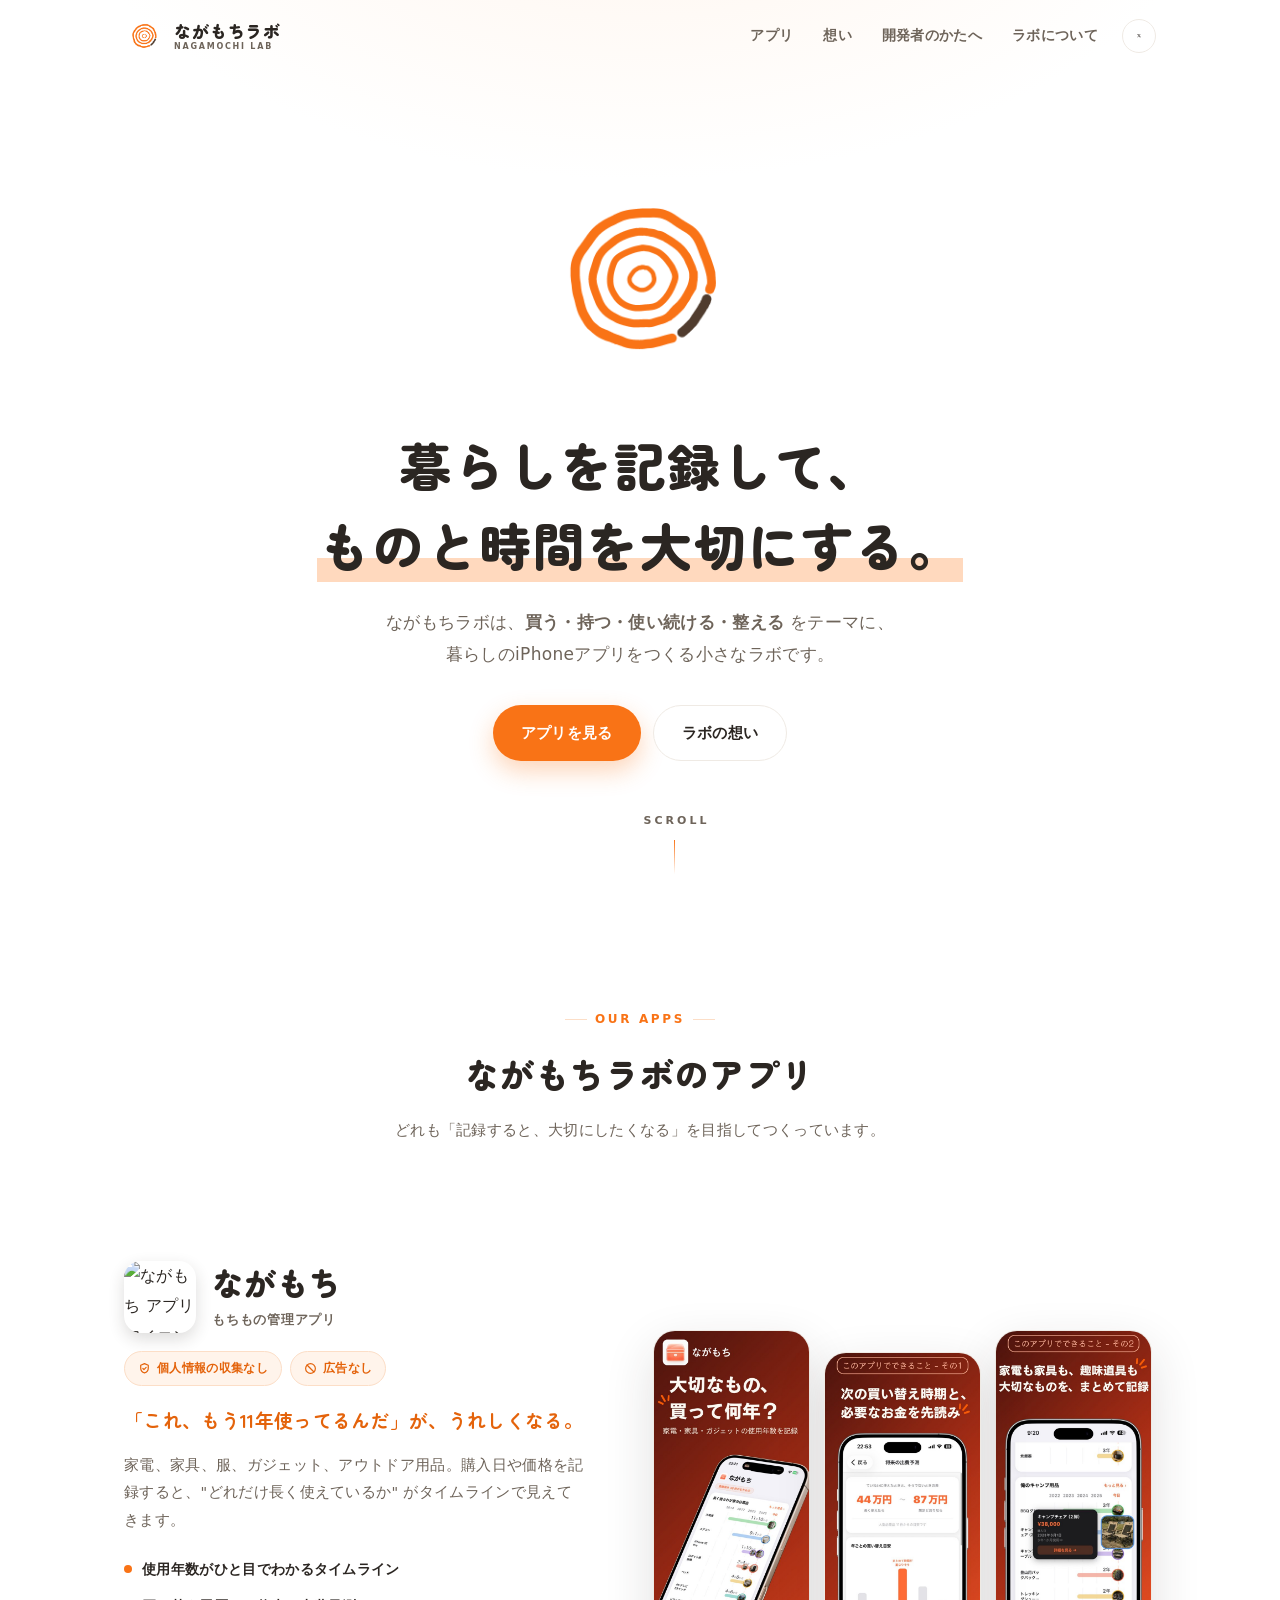
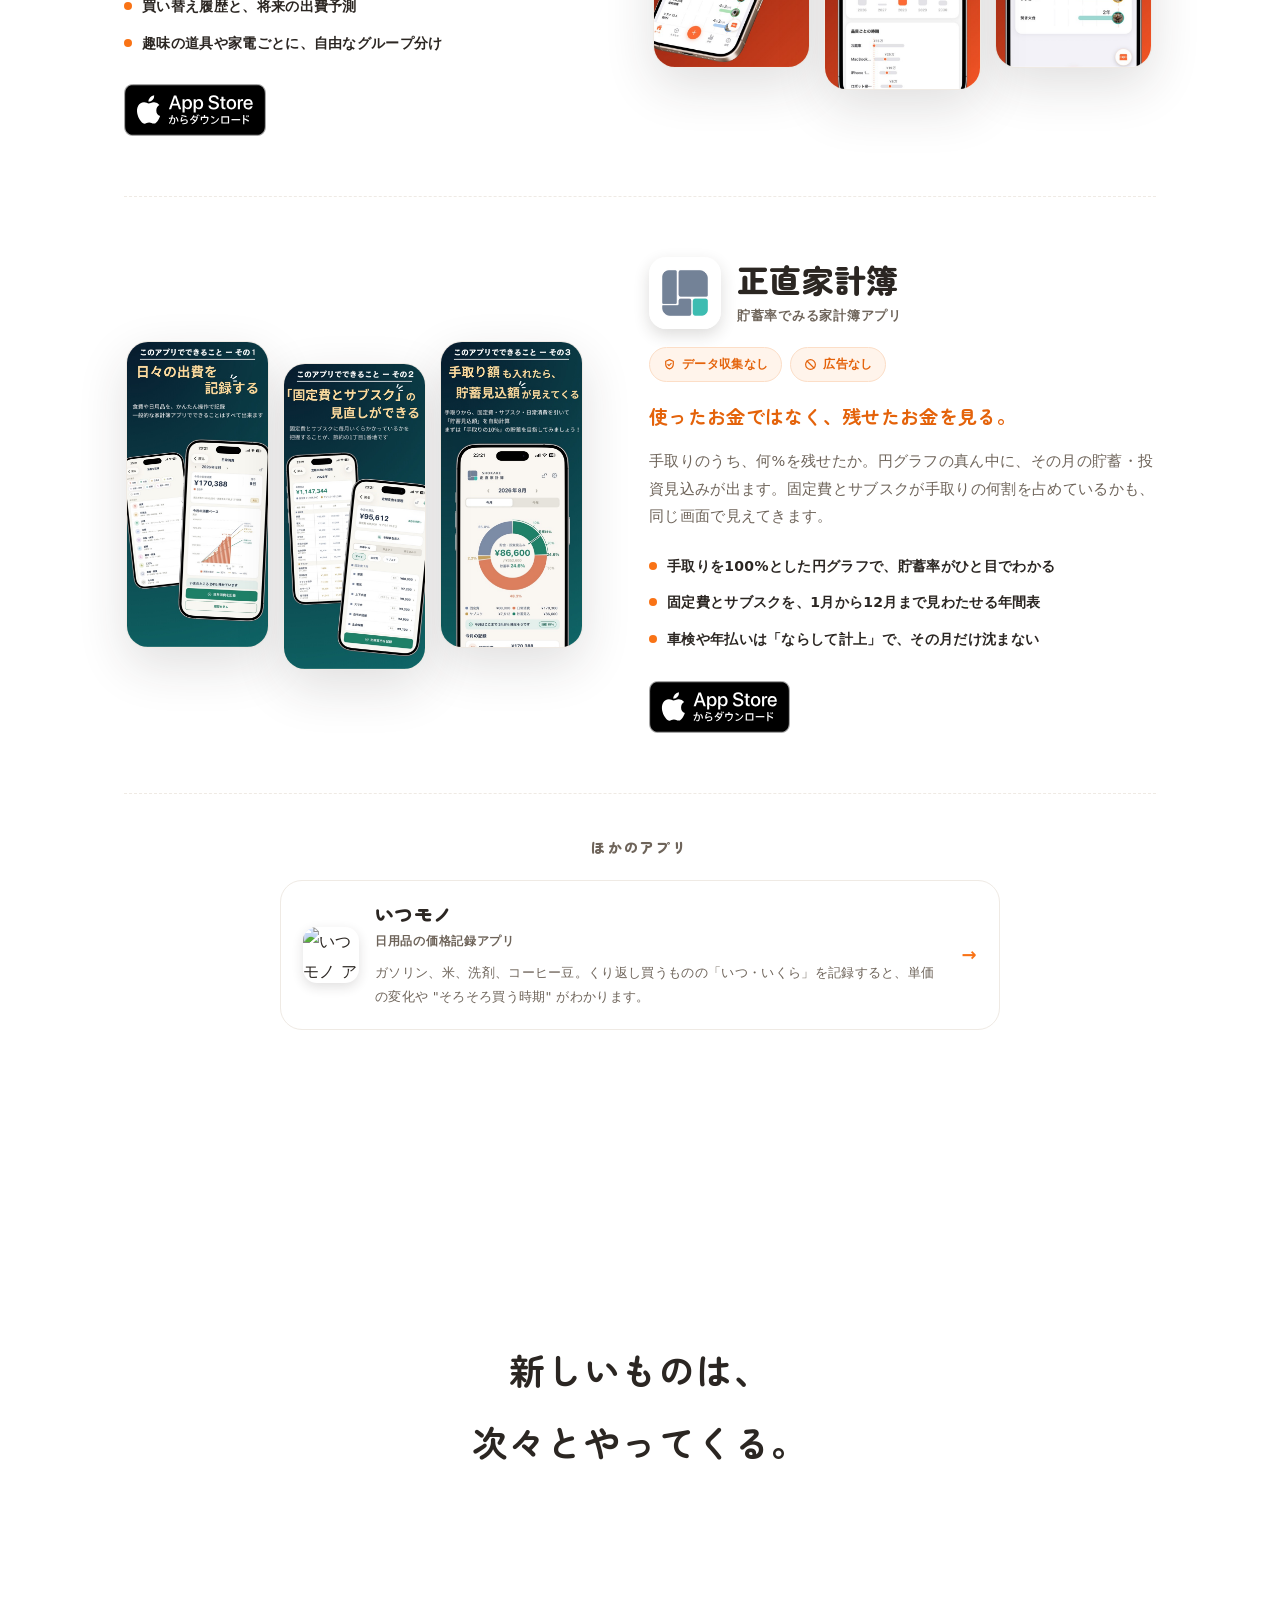
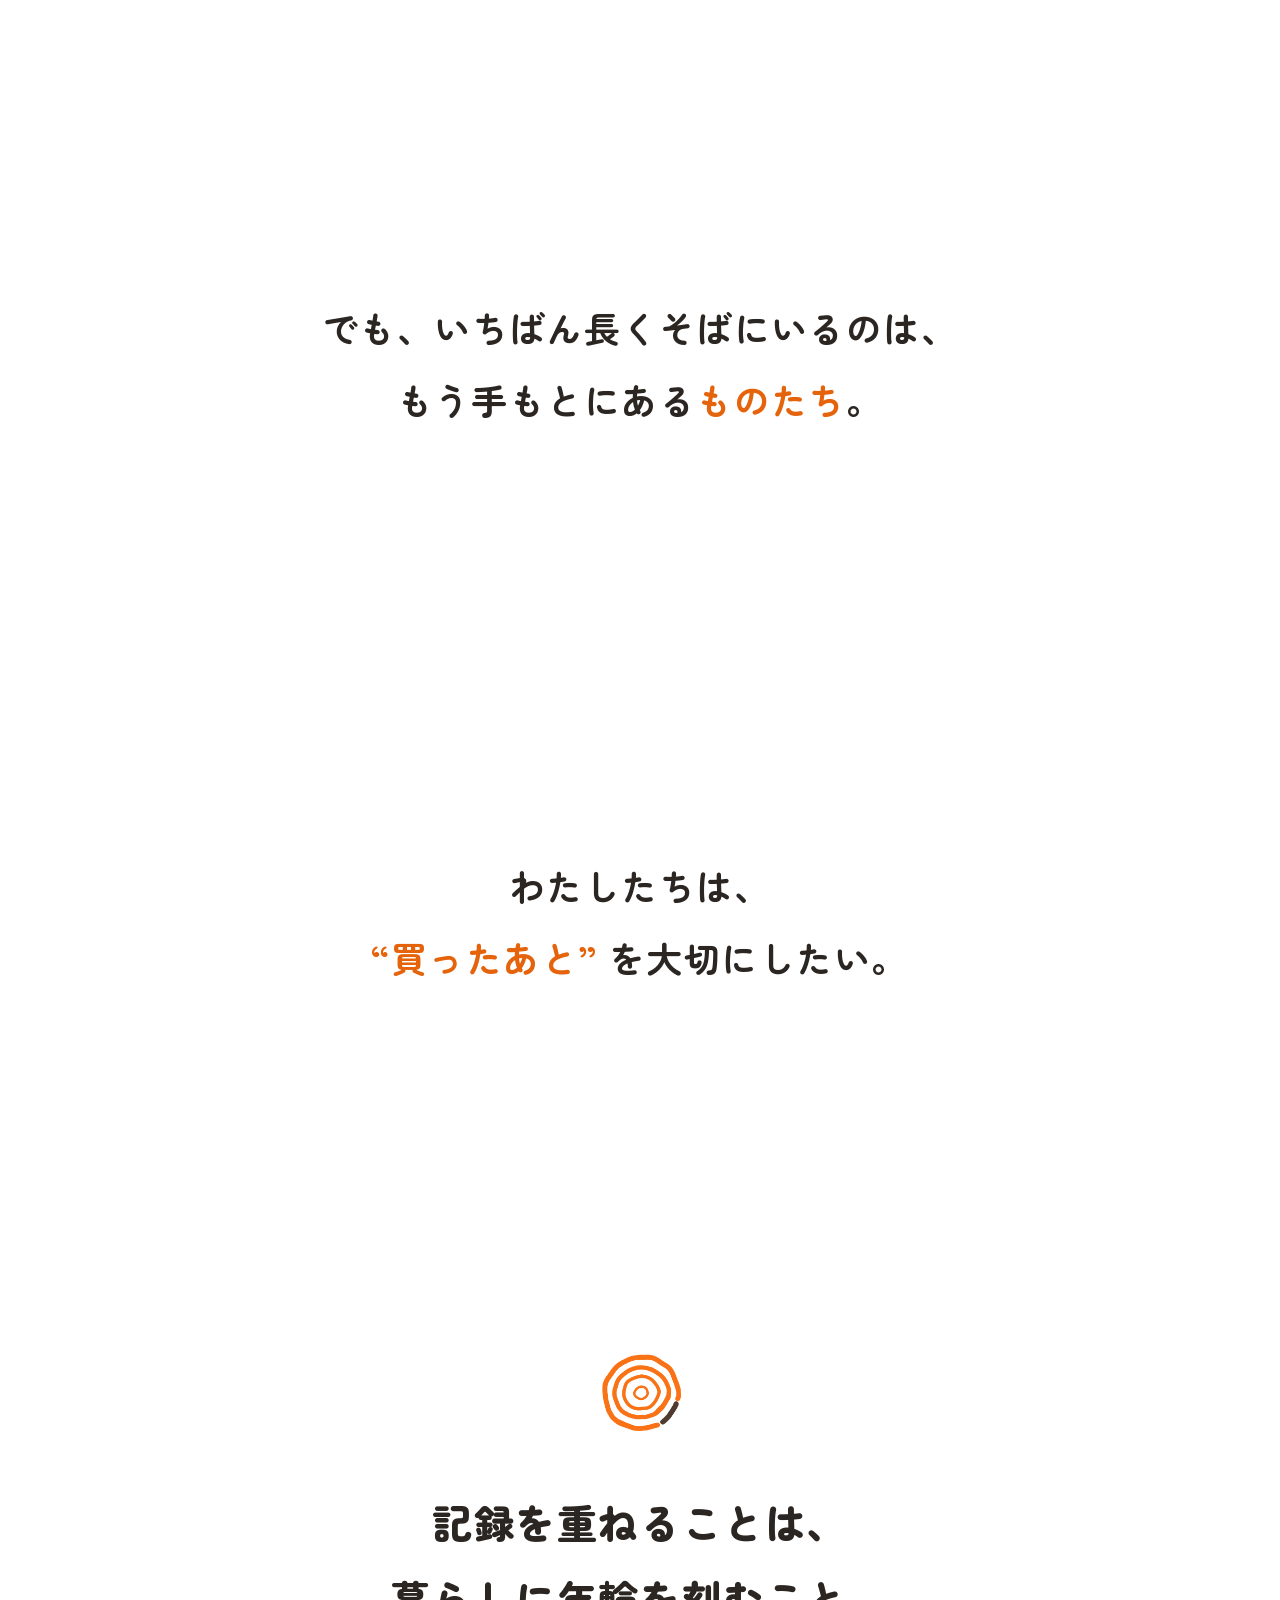
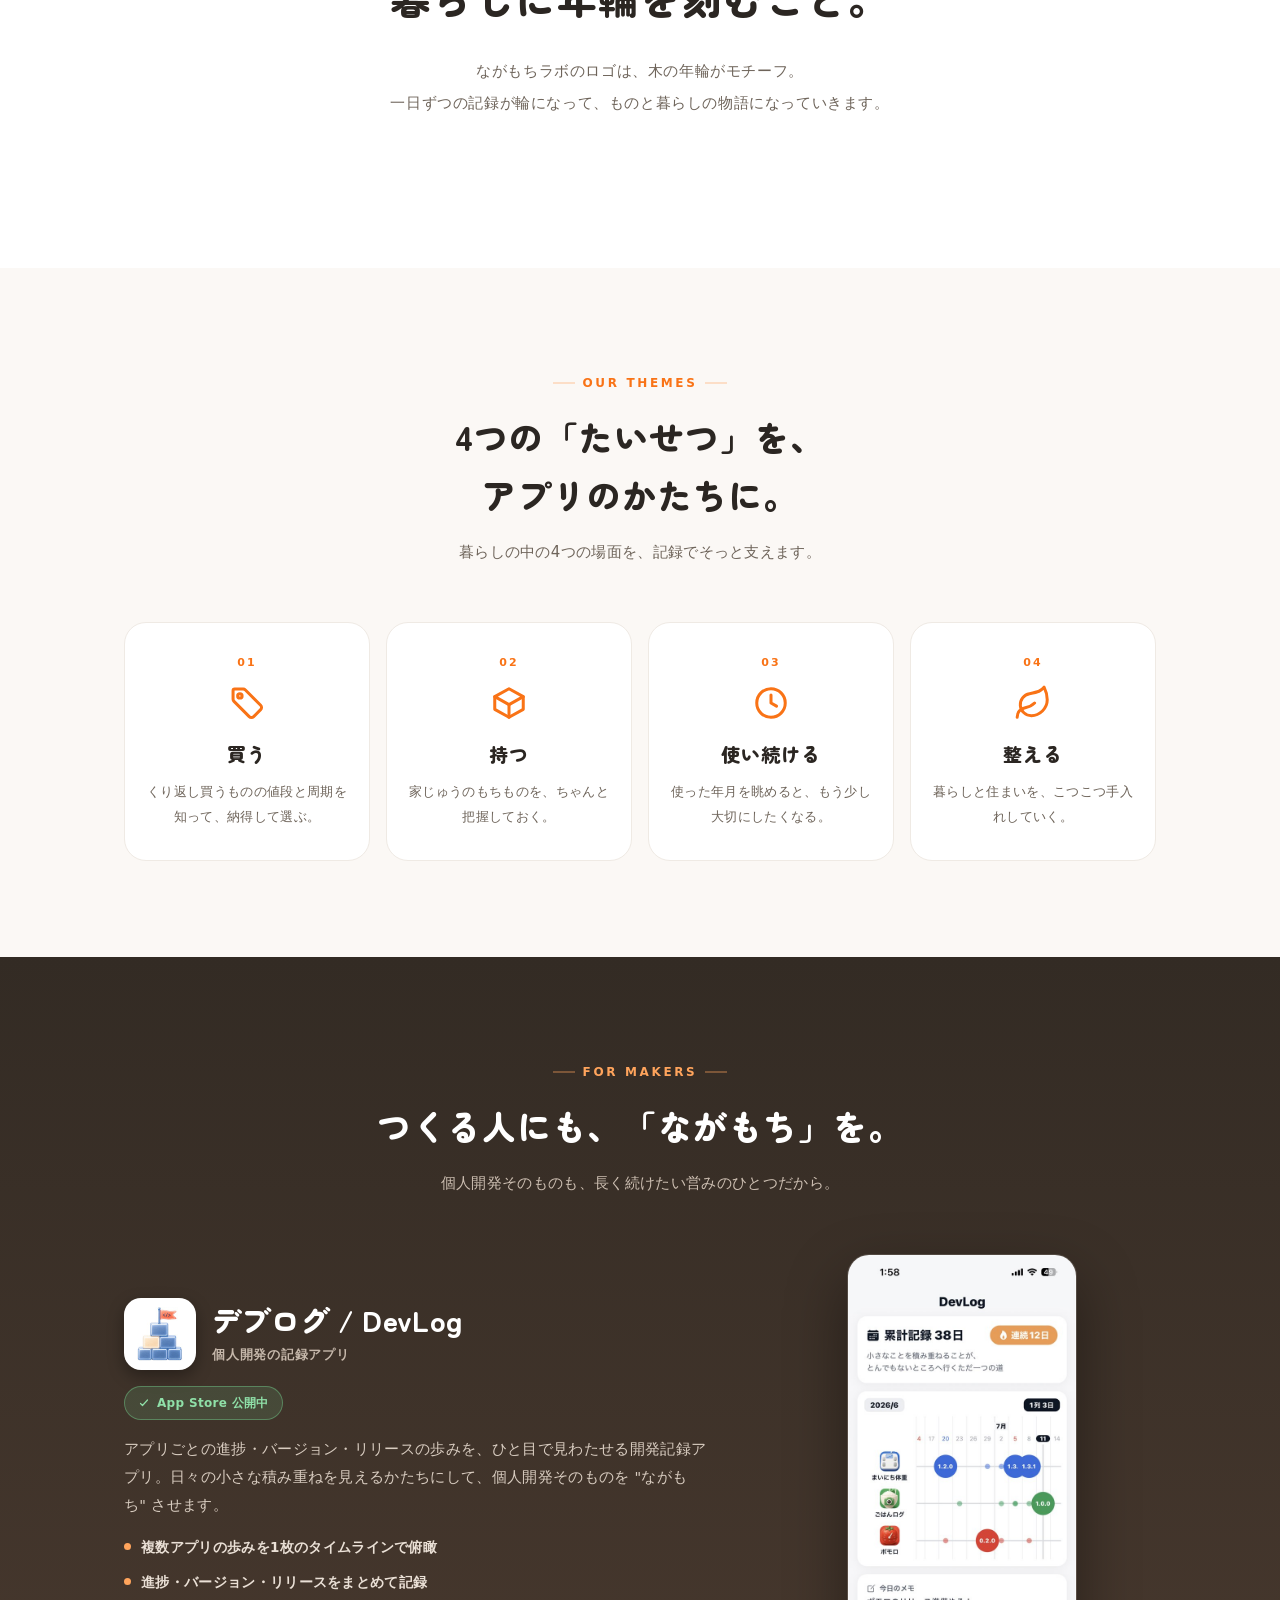
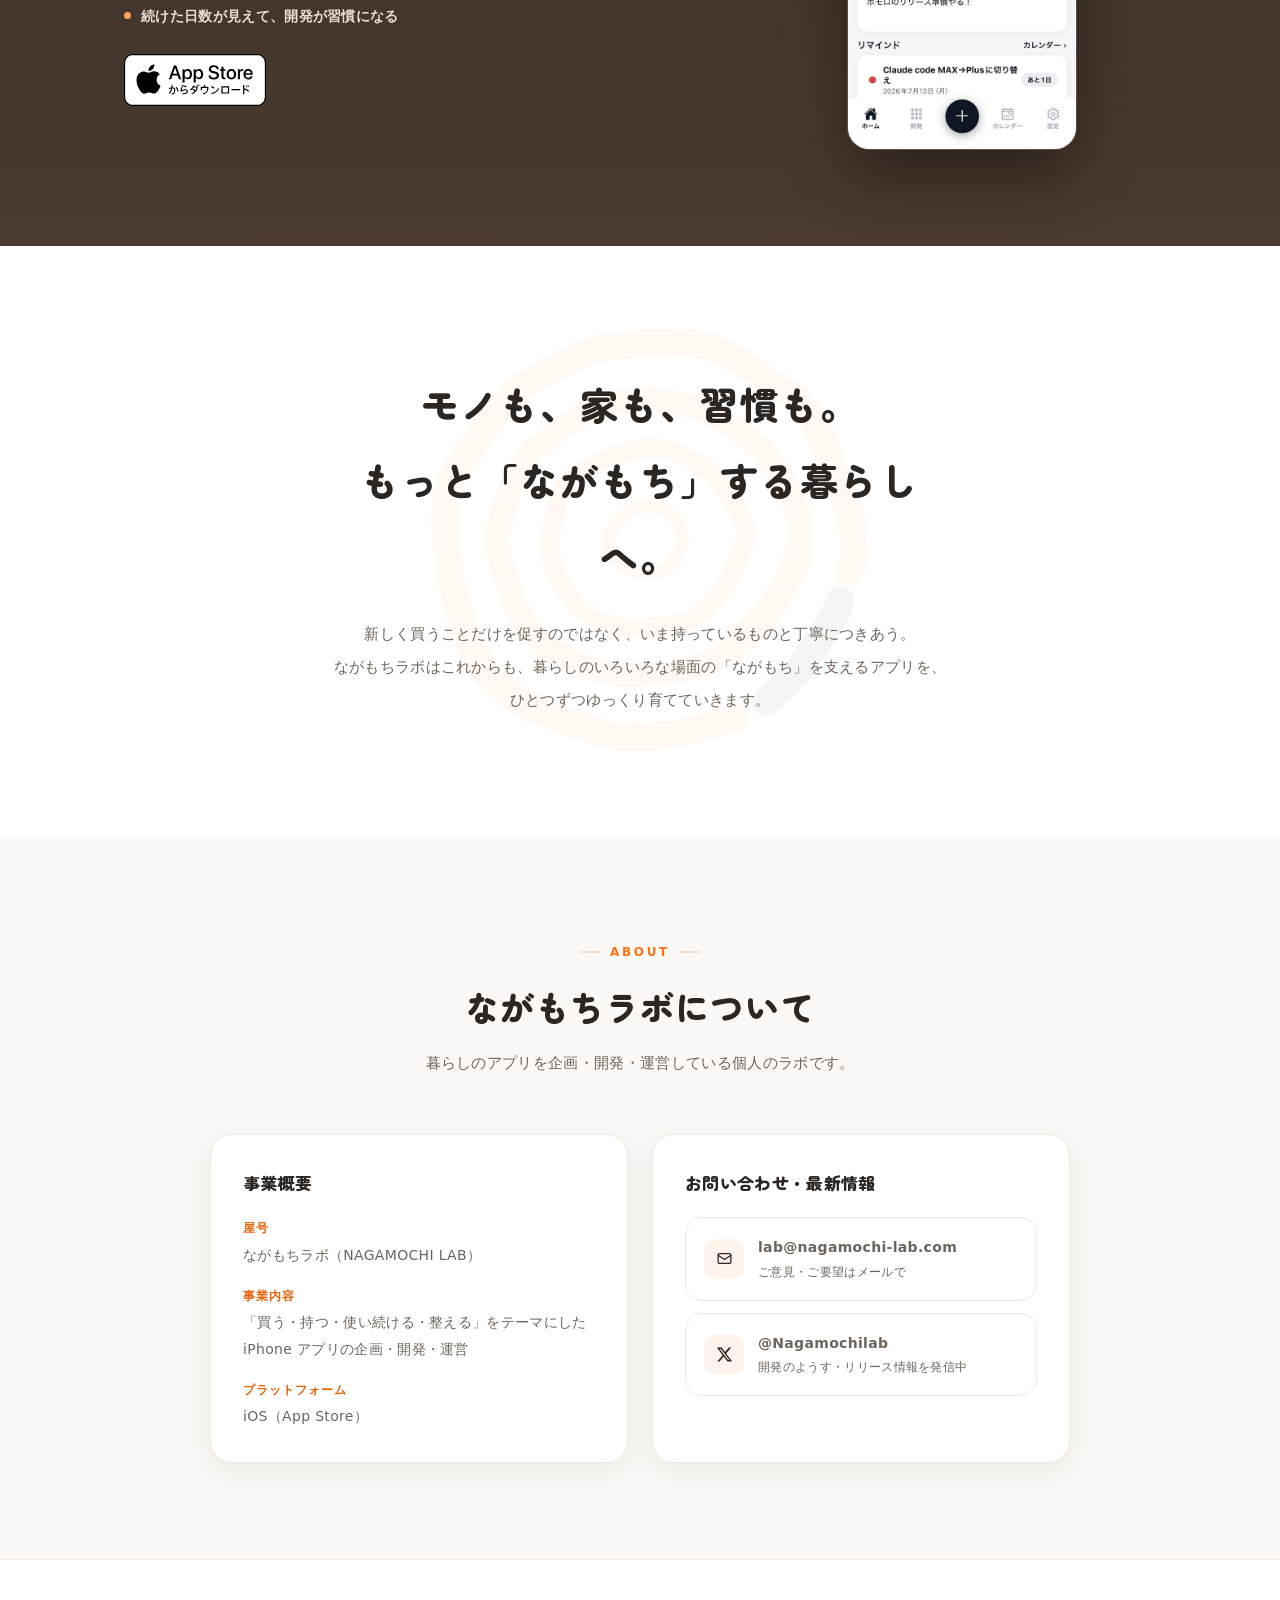
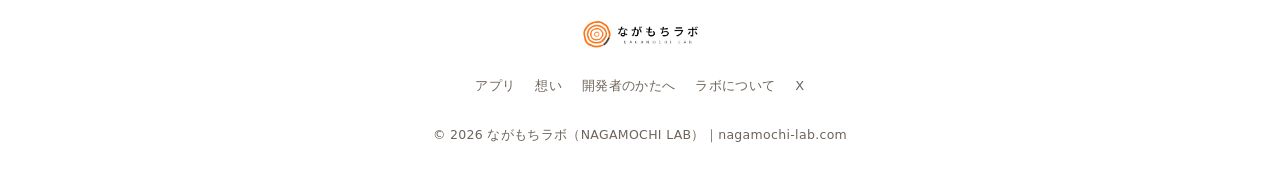
==== commit 65ffaadf: "Update index.html" ====
--- a/index.html
+++ b/index.html
@@ -480,7 +480,7 @@
           </div>
         </div>
         <div class="app-flags">
-          <span class="flag"><svg viewBox="0 0 24 24" aria-hidden="true"><path d="M12 3l7 3v5c0 4.5-3 8-7 9-4-1-7-4.5-7-9V6z"/><path d="m9 12 2 2 4-4"/></svg>データ収集なし</span>
+          <span class="flag"><svg viewBox="0 0 24 24" aria-hidden="true"><path d="M12 3l7 3v5c0 4.5-3 8-7 9-4-1-7-4.5-7-9V6z"/><path d="m9 12 2 2 4-4"/></svg>個人情報の収集なし</span>
           <span class="flag"><svg viewBox="0 0 24 24" aria-hidden="true"><circle cx="12" cy="12" r="9"/><path d="M5.6 5.6 18.4 18.4"/></svg>広告なし</span>
         </div>
         <p class="app-copy">「これ、もう11年使ってるんだ」が、うれしくなる。</p>
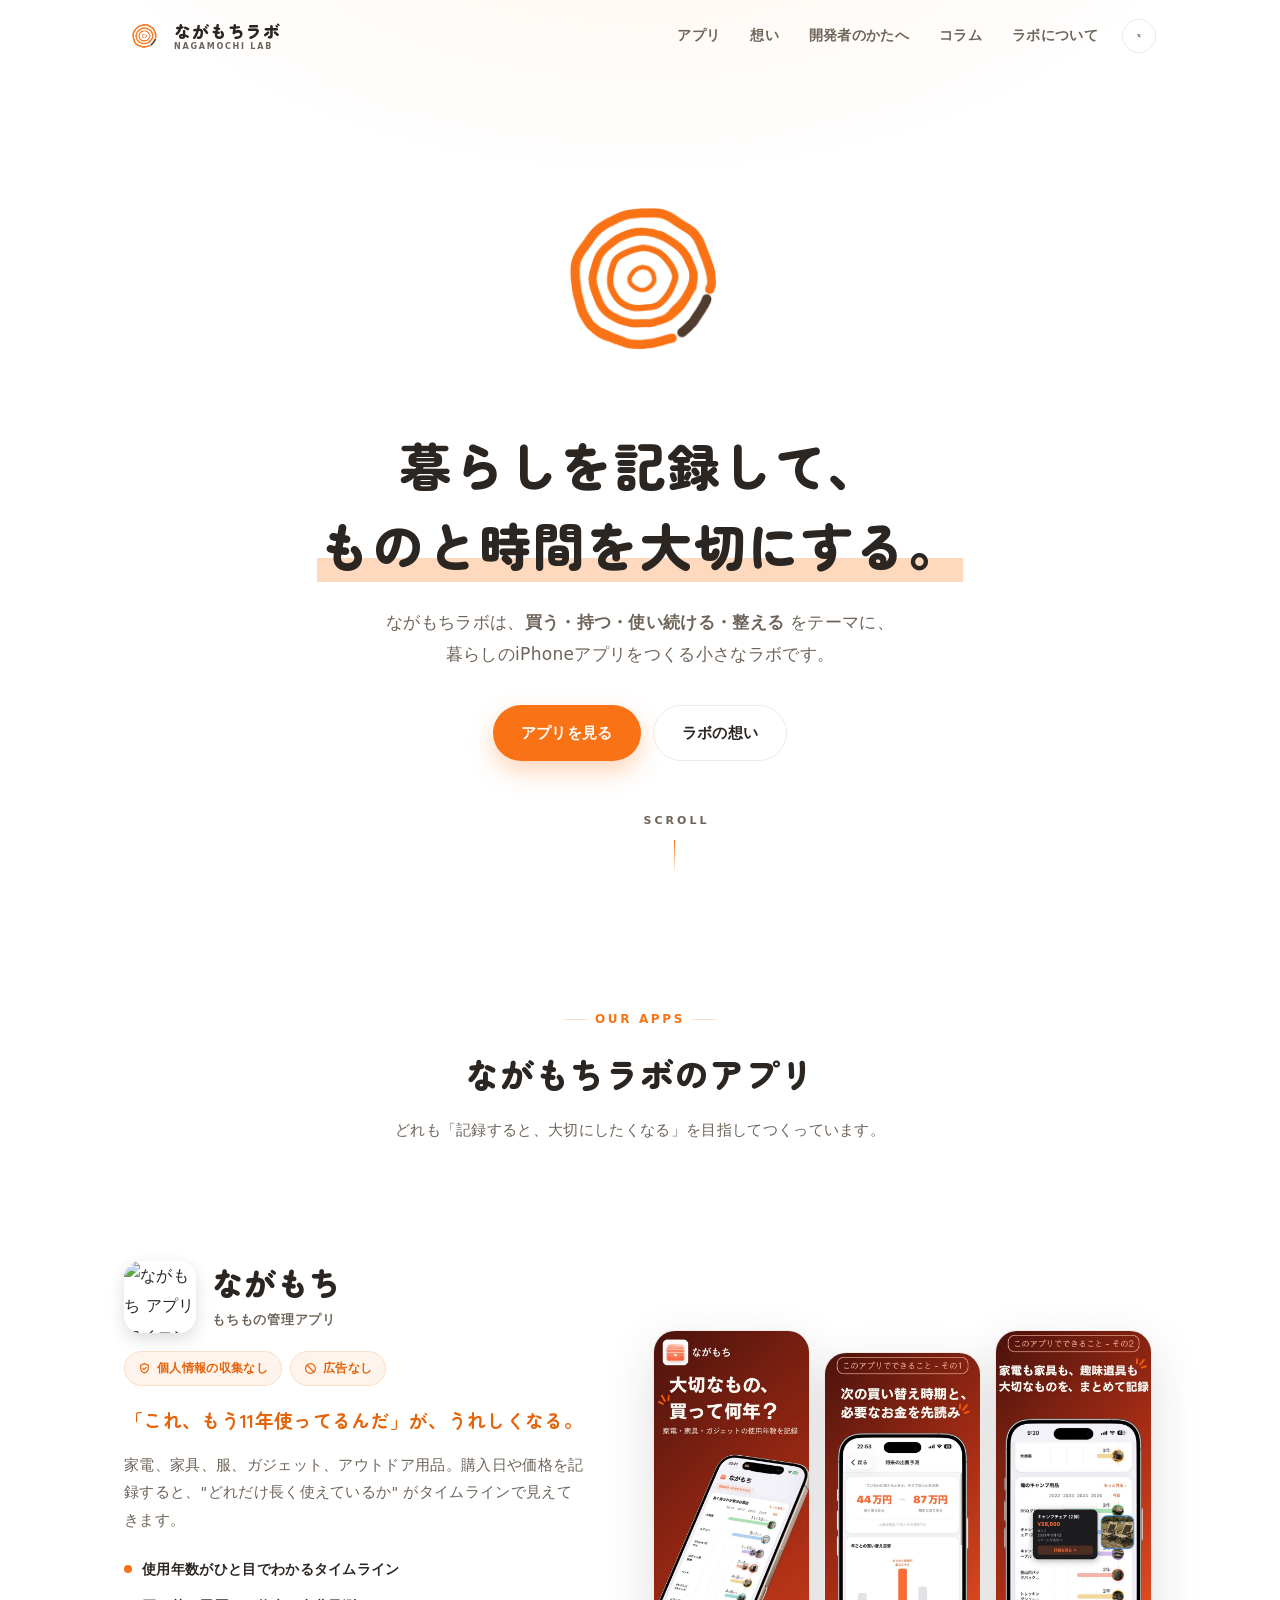
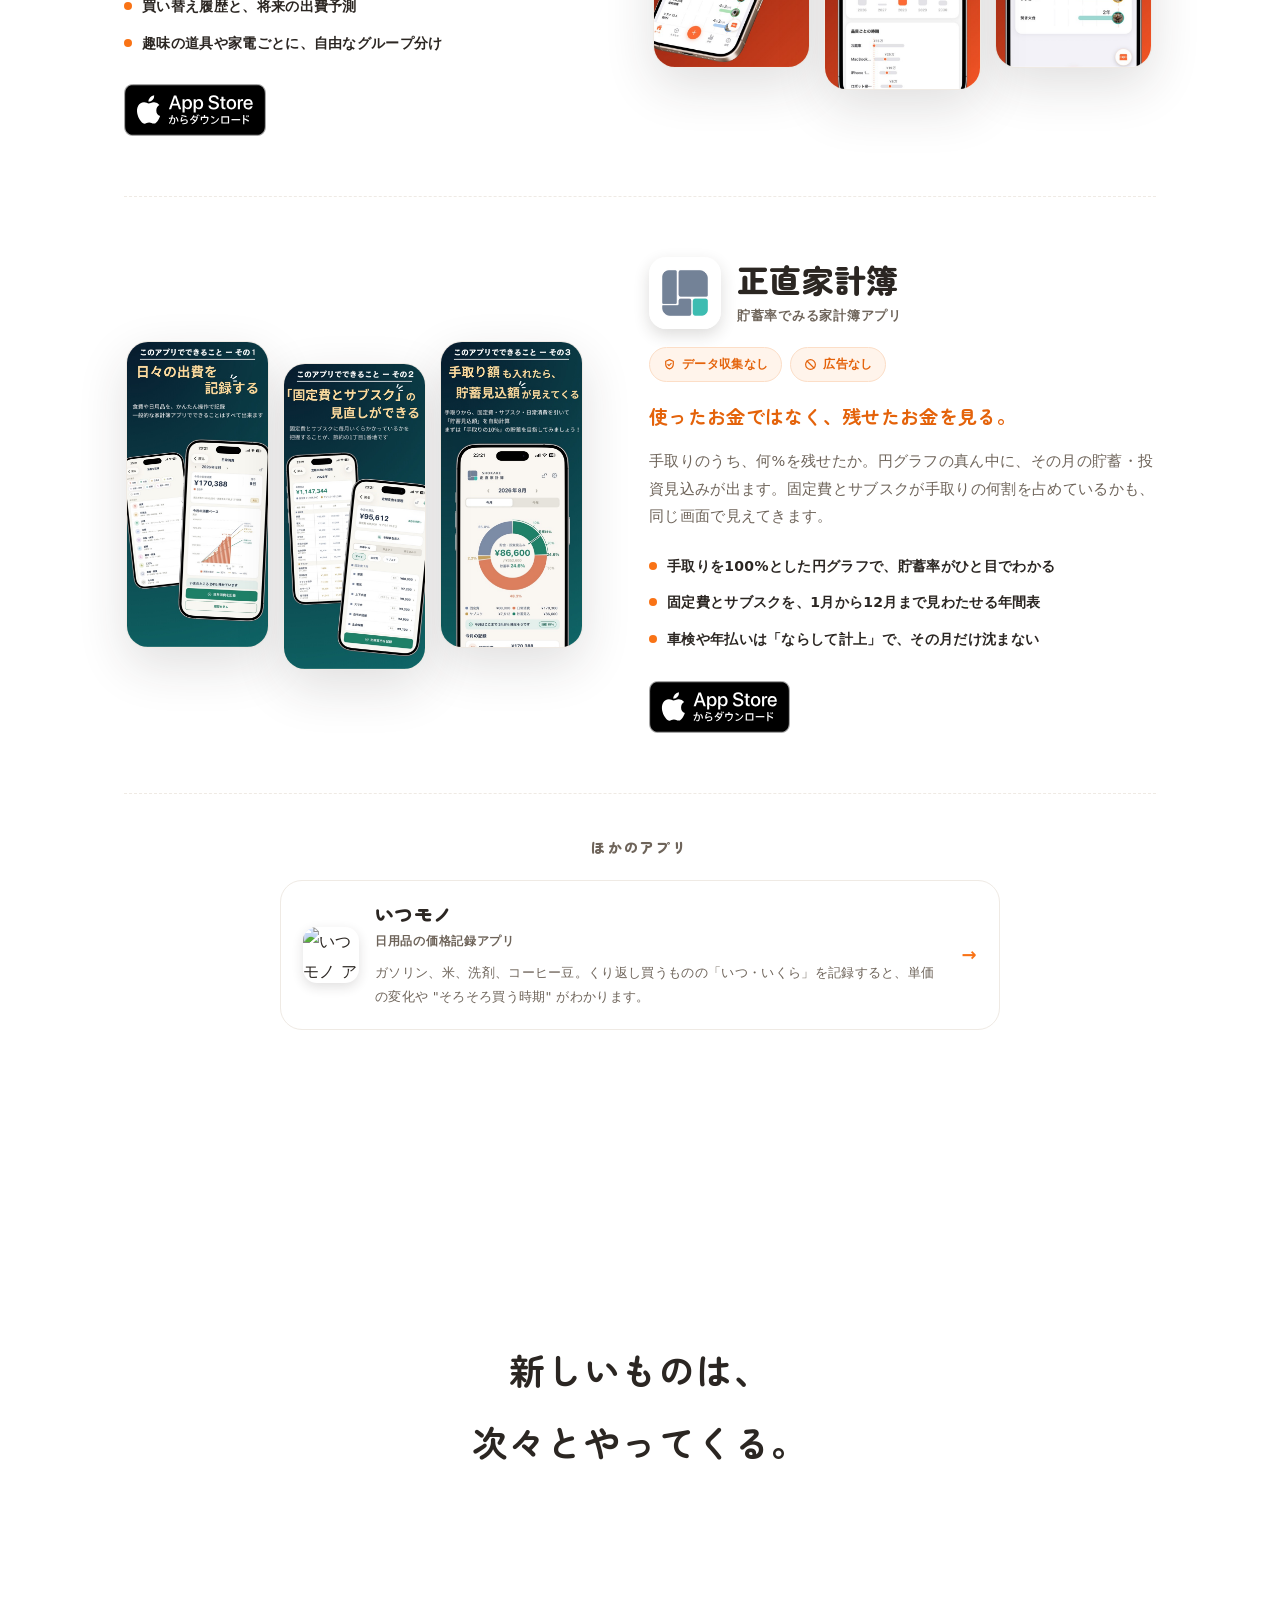
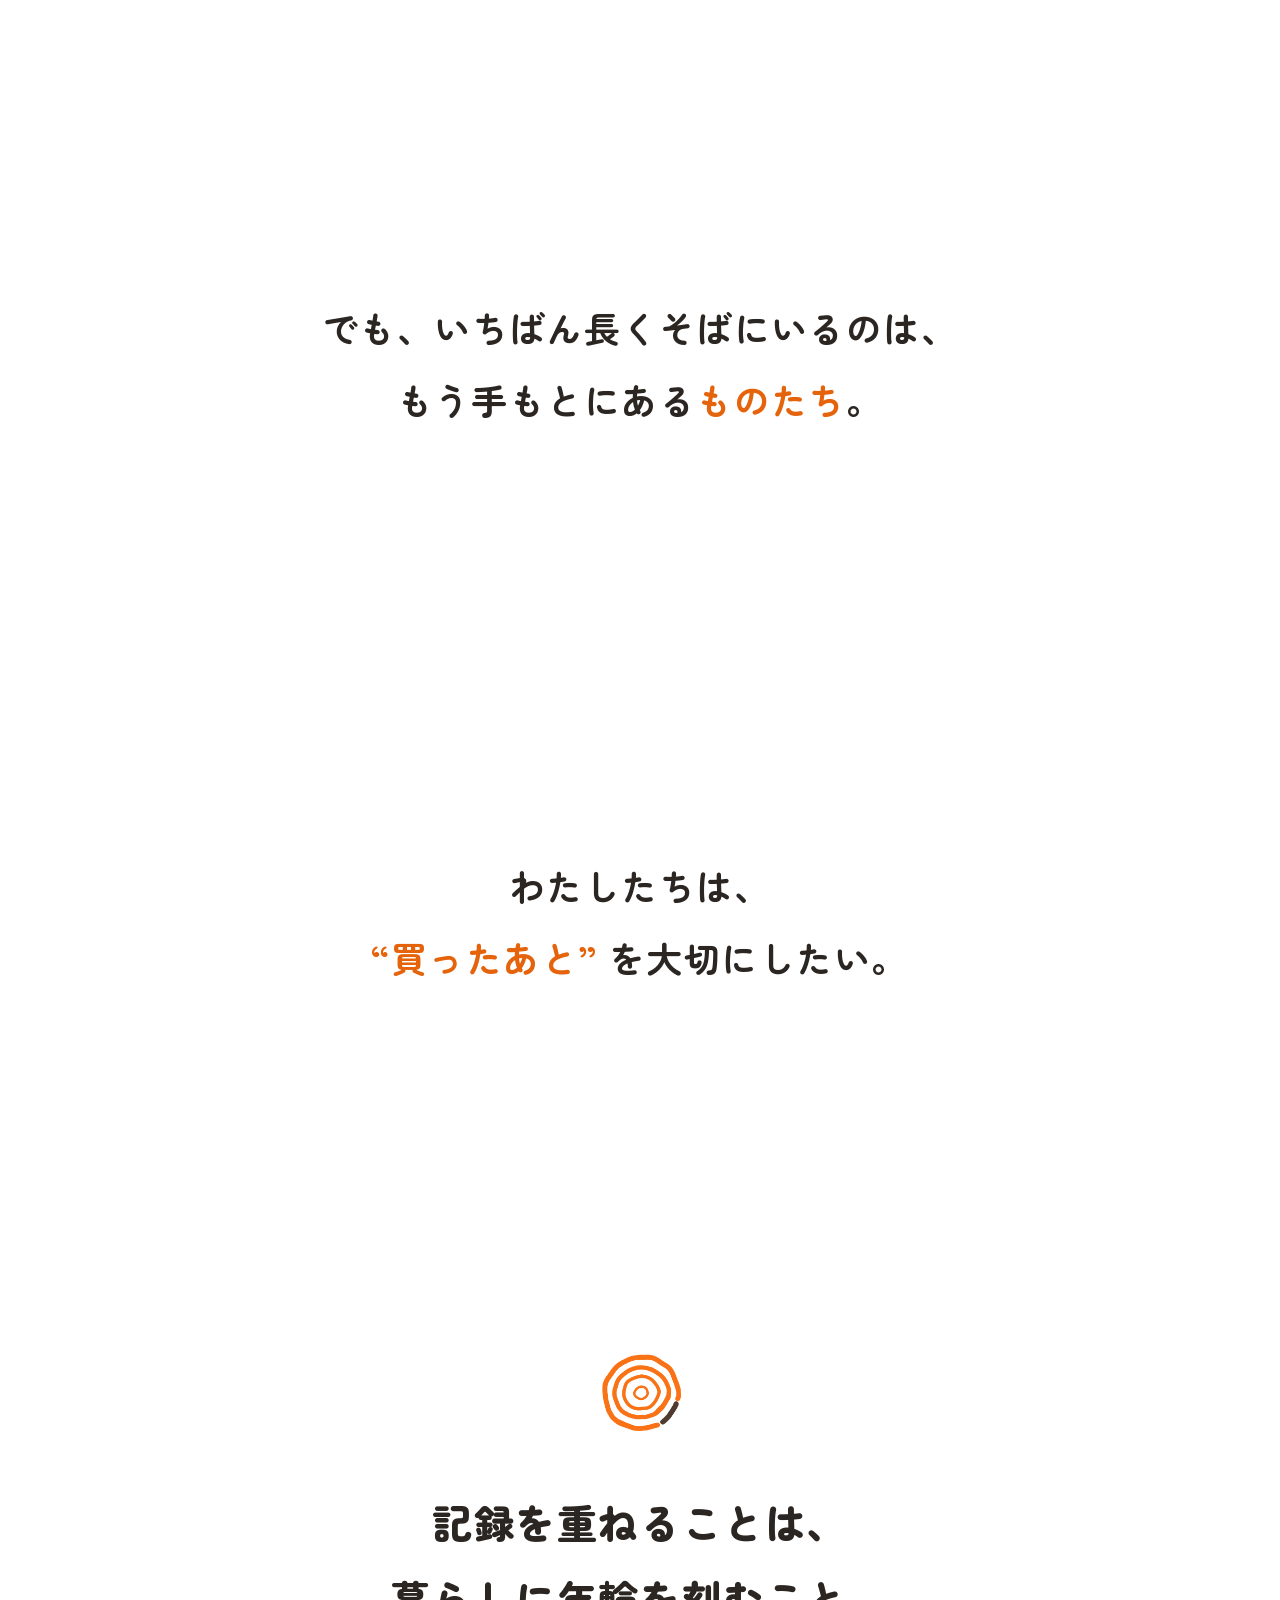
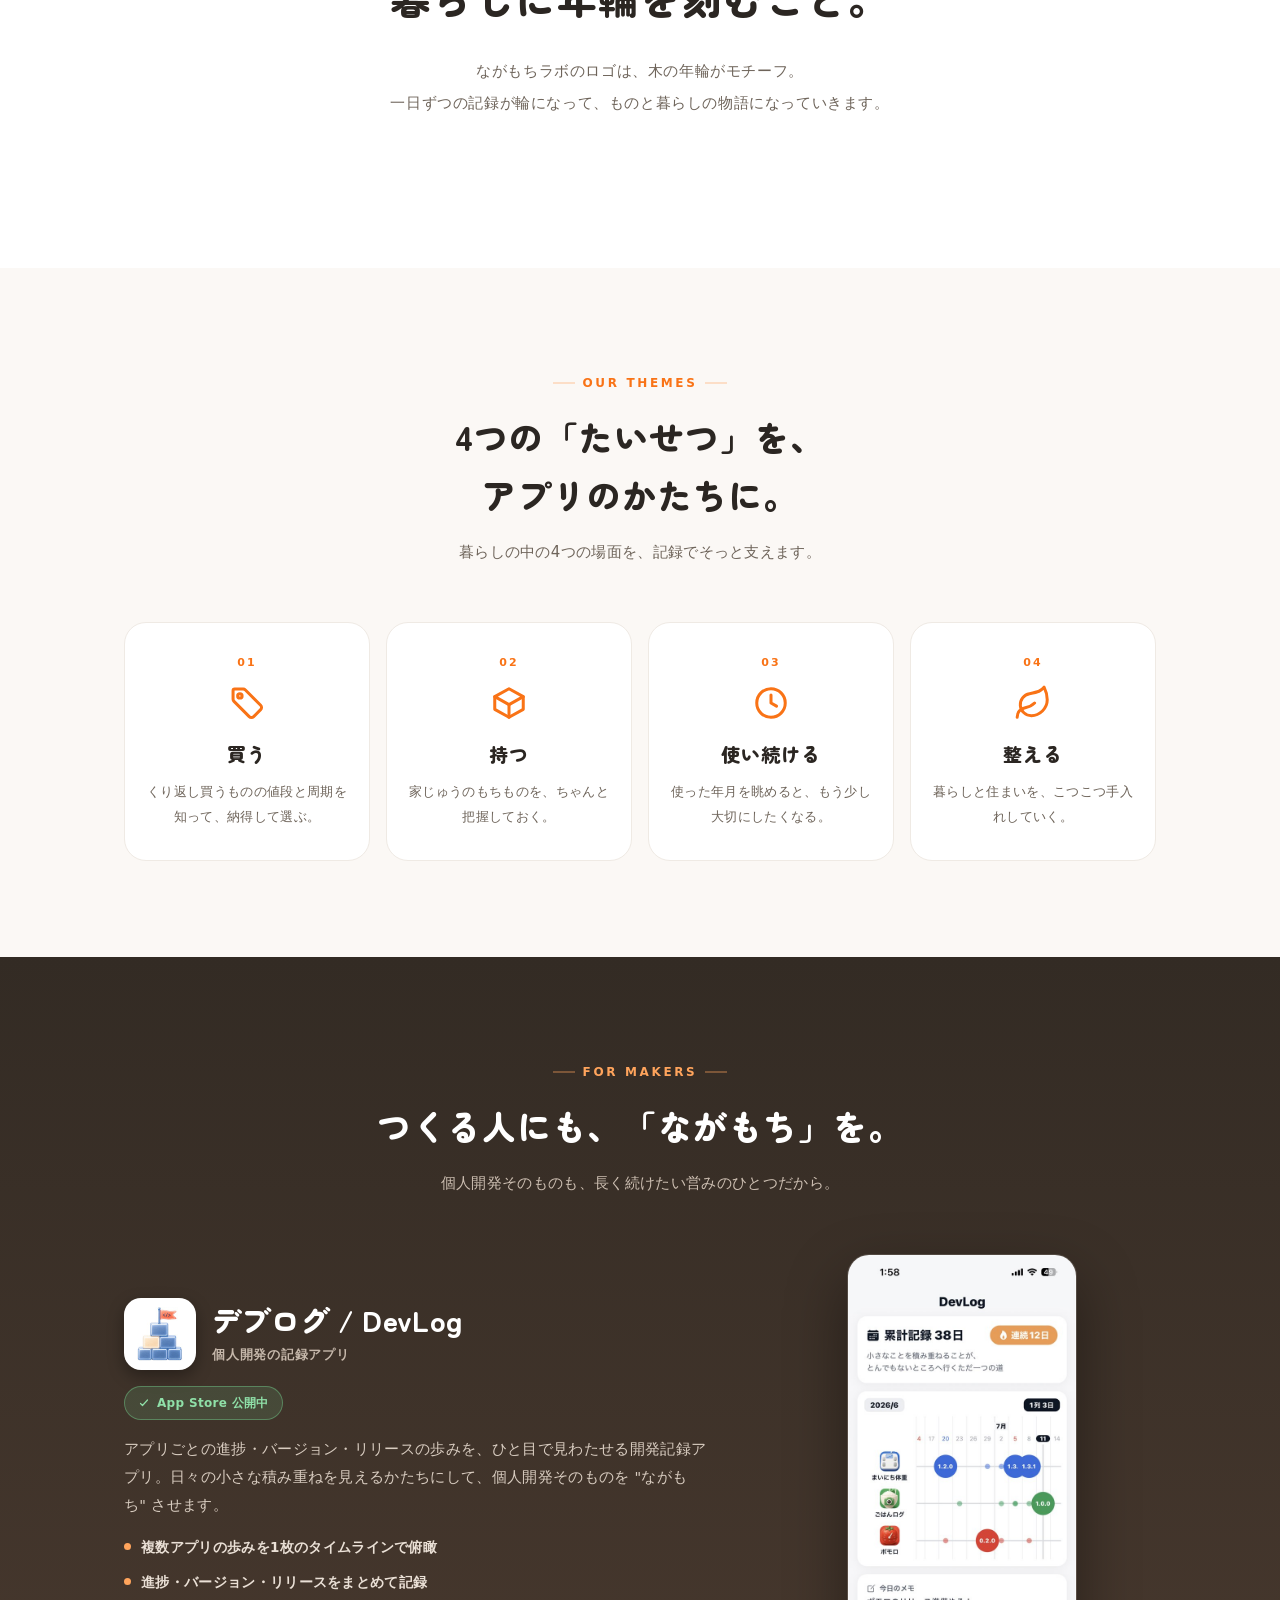
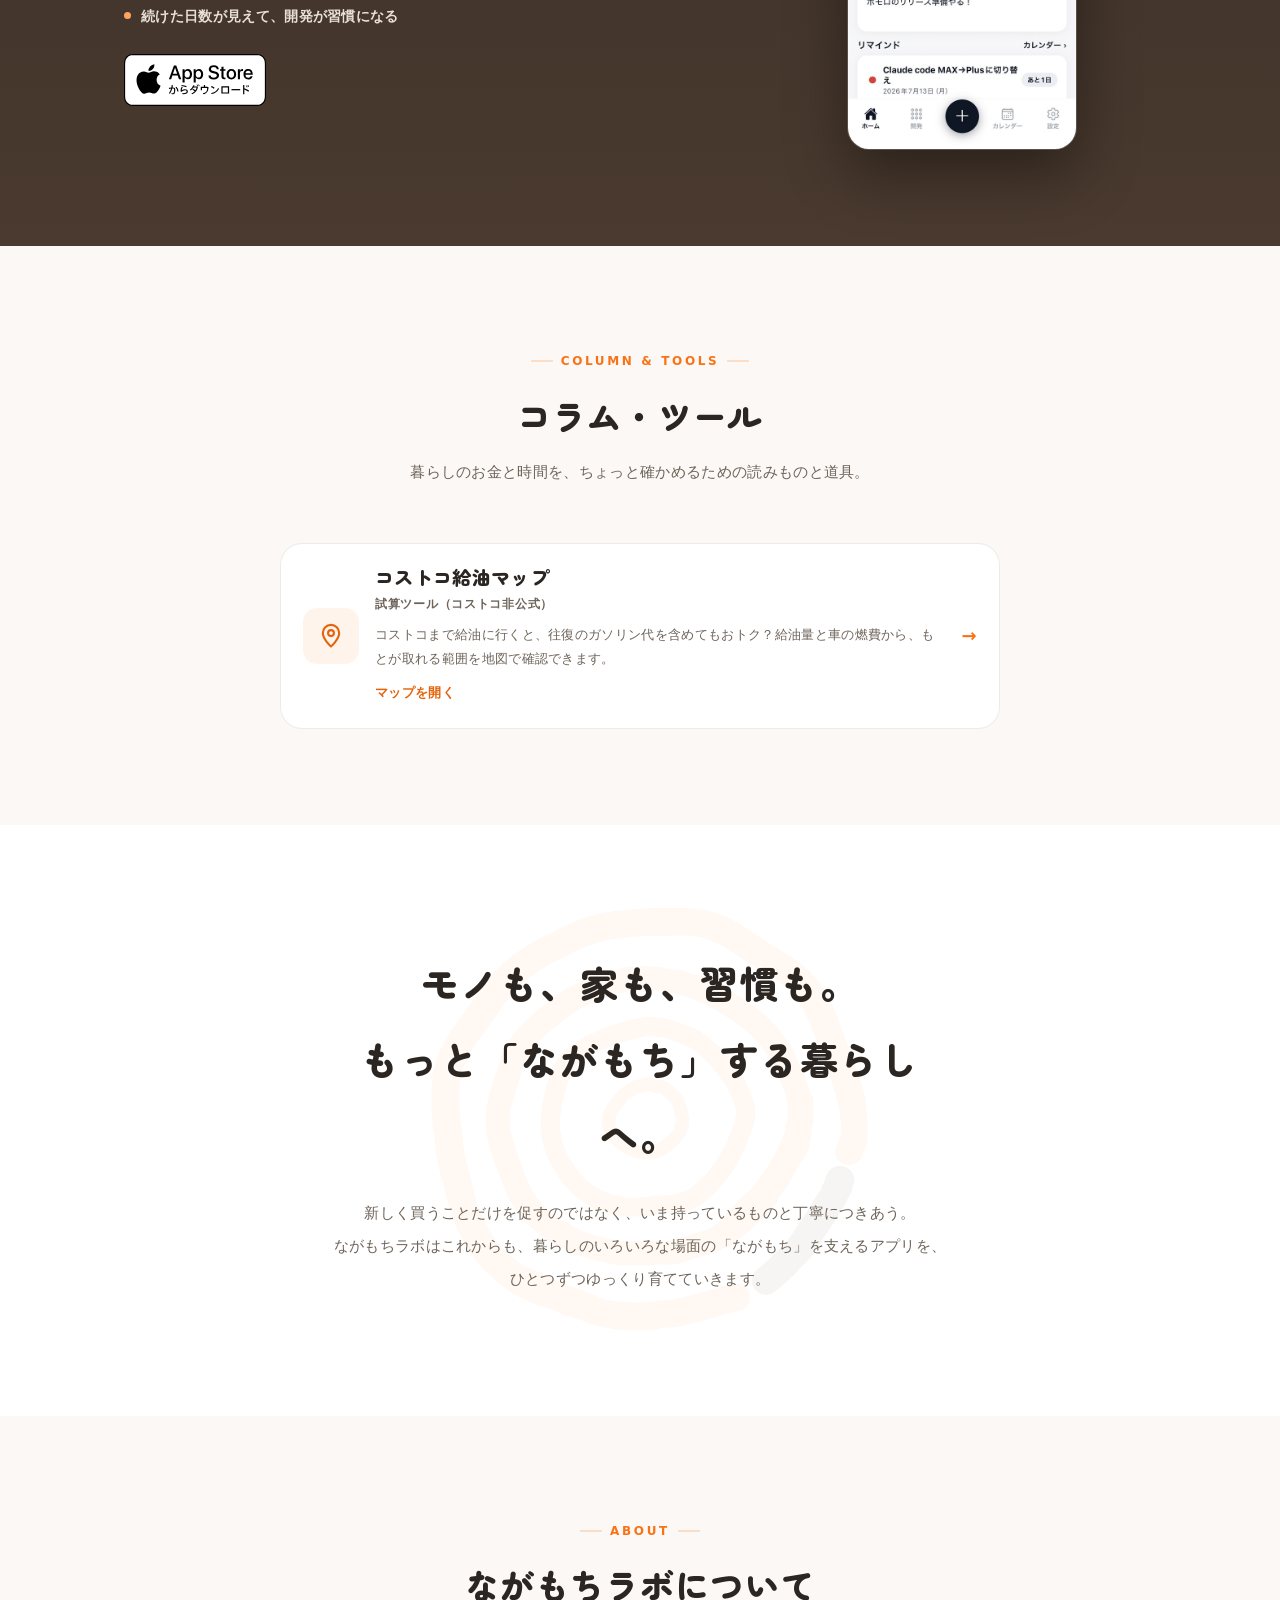
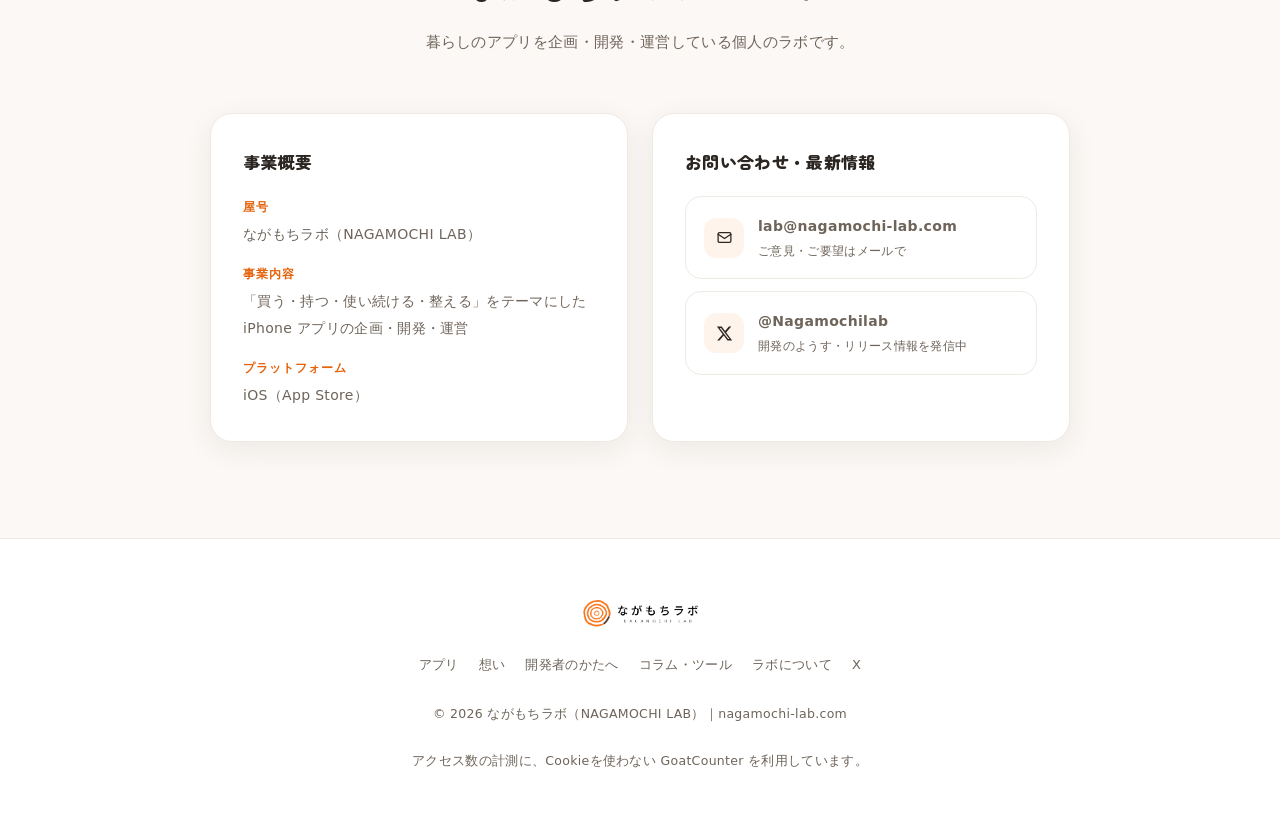
==== commit cc3fbcbc: "Add files via upload" ====
--- a/index.html
+++ b/index.html
@@ -101,6 +101,8 @@
   }
   .x-link:hover{border-color:var(--ink);}
   .x-link svg{width:15px;height:15px;fill:var(--ink);}
+  /* 幅が足りない中間サイズでは「コラム」だけ隠す（フッターから辿れる） */
+  @media(max-width:760px){nav.menu a.nav-column{display:none;}}
   @media(max-width:680px){
     nav.menu a{display:none;}
     nav.menu a.nav-apps{display:inline-block;}
@@ -355,6 +357,20 @@
     border:1px solid rgba(255,255,255,.12);
   }
 
+  /* ===== Column & Tools：読みもの・試算ツールの一覧 ===== */
+  .column{background:var(--bg-warm);padding:96px 0;}
+  .column .more-grid{grid-template-columns:repeat(auto-fit,minmax(300px,1fr));}
+  .tool-icon{
+    flex:0 0 auto;width:56px;height:56px;border-radius:14px;background:var(--orange-soft);
+    display:grid;place-items:center;
+  }
+  .tool-icon svg{width:28px;height:28px;fill:none;stroke:var(--orange-deep);stroke-width:1.8;stroke-linecap:round;stroke-linejoin:round;}
+  .more-body .more-link{display:inline-block;margin-top:10px;font-size:13px;font-weight:700;color:var(--orange-deep);}
+  @media(max-width:680px){
+    .column{padding:72px 0;}
+    .tool-icon{width:48px;height:48px;border-radius:12px;}
+  }
+
   /* ===== Vision ===== */
   .vision{
     padding:120px 0;text-align:center;position:relative;overflow:hidden;
@@ -439,6 +455,7 @@
       <a href="#apps" class="nav-apps">アプリ</a>
       <a href="#story">想い</a>
       <a href="#devlog">開発者のかたへ</a>
+      <a href="#column" class="nav-column">コラム</a>
       <a href="#about">ラボについて</a>
       <a class="x-link" href="https://x.com/Nagamochilab" target="_blank" rel="noopener" aria-label="X (旧Twitter)">
         <svg viewBox="0 0 24 24" xmlns="http://www.w3.org/2000/svg"><path d="M18.244 2.25h3.308l-7.227 8.26 8.502 11.24H16.17l-5.214-6.817L4.99 21.75H1.68l7.73-8.835L1.254 2.25H8.08l4.713 6.231zm-1.161 17.52h1.833L7.084 4.126H5.117z"/></svg>
@@ -490,7 +507,7 @@
           <li>買い替え履歴と、将来の出費予測</li>
           <li>趣味の道具や家電ごとに、自由なグループ分け</li>
         </ul>
-        <a class="store-badge" href="https://apps.apple.com/ja/app/%E3%81%AA%E3%81%8C%E3%82%82%E3%81%A1/id6769751136" target="_blank" rel="noopener">
+        <a class="store-badge" href="https://apps.apple.com/ja/app/%E3%81%AA%E3%81%8C%E3%82%82%E3%81%A1/id6769751136" target="_blank" rel="noopener" data-goatcounter-click="appstore-nagamochi" data-goatcounter-title="App Store：ながもち">
           <img src="assets/appstore-badge-ja.svg" alt="App Storeでダウンロード" loading="lazy">
         </a>
       </div>
@@ -524,7 +541,7 @@
           <li>固定費とサブスクを、1月から12月まで見わたせる年間表</li>
           <li>車検や年払いは「ならして計上」で、その月だけ沈まない</li>
         </ul>
-        <a class="store-badge" href="https://apps.apple.com/jp/app/id6802729842" target="_blank" rel="noopener">
+        <a class="store-badge" href="https://apps.apple.com/jp/app/id6802729842" target="_blank" rel="noopener" data-goatcounter-click="appstore-shokake" data-goatcounter-title="App Store：正直家計簿">
           <img src="assets/appstore-badge-ja.svg" alt="App Storeでダウンロード" loading="lazy">
         </a>
       </div>
@@ -541,7 +558,7 @@
     <div class="app-more">
       <h4 class="more-head rv">ほかのアプリ</h4>
       <div class="more-grid">
-        <a class="more-card rv" href="https://apps.apple.com/jp/app/%E3%81%84%E3%81%A4%E3%83%A2%E3%83%8E/id6780535646" target="_blank" rel="noopener">
+        <a class="more-card rv" href="https://apps.apple.com/jp/app/%E3%81%84%E3%81%A4%E3%83%A2%E3%83%8E/id6780535646" target="_blank" rel="noopener" data-goatcounter-click="appstore-itsumono" data-goatcounter-title="App Store：いつモノ">
           <div class="app-icon"><img src="https://is1-ssl.mzstatic.com/image/thumb/Purple211/v4/6d/1f/0c/6d1f0c23-a2ff-3f58-b1bd-466f215e62e2/AppIcon-0-0-1x_U007ephone-0-1-85-220.png/512x512bb.jpg" alt="いつモノ アプリアイコン" loading="lazy"></div>
           <div class="more-body">
             <h3>いつモノ</h3>
@@ -616,13 +633,36 @@
           <li>進捗・バージョン・リリースをまとめて記録</li>
           <li>続けた日数が見えて、開発が習慣になる</li>
         </ul>
-        <a class="store-badge" href="https://apps.apple.com/jp/app/id6781782548" target="_blank" rel="noopener">
+        <a class="store-badge" href="https://apps.apple.com/jp/app/id6781782548" target="_blank" rel="noopener" data-goatcounter-click="appstore-devlog" data-goatcounter-title="App Store：デブログ">
           <img src="assets/appstore-badge-ja-white.svg" alt="App Storeでダウンロード" loading="lazy">
         </a>
       </div>
       <div class="devlog-shot rv rv-d1">
         <img src="assets/ss/devlog-4385.jpg" alt="デブログ：複数アプリのリリース履歴を見わたせるホーム画面" loading="lazy">
       </div>
+    </div>
+  </div>
+</section>
+
+<!-- ============ Column & Tools ============ -->
+<section id="column" class="column">
+  <div class="wrap">
+    <div class="sec-head rv">
+      <div class="eyebrow">Column &amp; Tools</div>
+      <h2>コラム・ツール</h2>
+      <p>暮らしのお金と時間を、ちょっと確かめるための読みものと道具。</p>
+    </div>
+    <div class="more-grid">
+      <a class="more-card rv" href="/fuel-map/" data-goatcounter-click="top-to-fuelmap" data-goatcounter-title="トップ→コストコ給油マップ">
+        <div class="tool-icon"><svg viewBox="0 0 24 24" aria-hidden="true"><path d="M12 21s-7-6.2-7-11.5a7 7 0 0 1 14 0C19 14.8 12 21 12 21z"/><circle cx="12" cy="9.5" r="2.5"/></svg></div>
+        <div class="more-body">
+          <h3>コストコ給油マップ</h3>
+          <span class="cat">試算ツール（コストコ非公式）</span>
+          <p>コストコまで給油に行くと、往復のガソリン代を含めてもおトク？給油量と車の燃費から、もとが取れる範囲を地図で確認できます。</p>
+          <span class="more-link">マップを開く</span>
+        </div>
+        <span class="more-go" aria-hidden="true">→</span>
+      </a>
     </div>
   </div>
 </section>
@@ -678,10 +718,12 @@
       <a href="#apps">アプリ</a>
       <a href="#story">想い</a>
       <a href="#devlog">開発者のかたへ</a>
+      <a href="#column">コラム・ツール</a>
       <a href="#about">ラボについて</a>
       <a href="https://x.com/Nagamochilab" target="_blank" rel="noopener">X</a>
     </nav>
     <div class="copy">© 2026 ながもちラボ（NAGAMOCHI LAB）｜nagamochi-lab.com</div>
+    <div class="copy">アクセス数の計測に、Cookieを使わない <a href="https://www.goatcounter.com/" target="_blank" rel="noopener">GoatCounter</a> を利用しています。</div>
   </div>
 </footer>
 
@@ -714,5 +756,8 @@
 })();
 </script>
 
+<!-- アクセス計測（GoatCounter：Cookieなし。localhostでは計測されない） -->
+<script data-goatcounter="https://nagamochilab.goatcounter.com/count" async src="https://gc.zgo.at/count.js"></script>
+
 </body>
 </html>
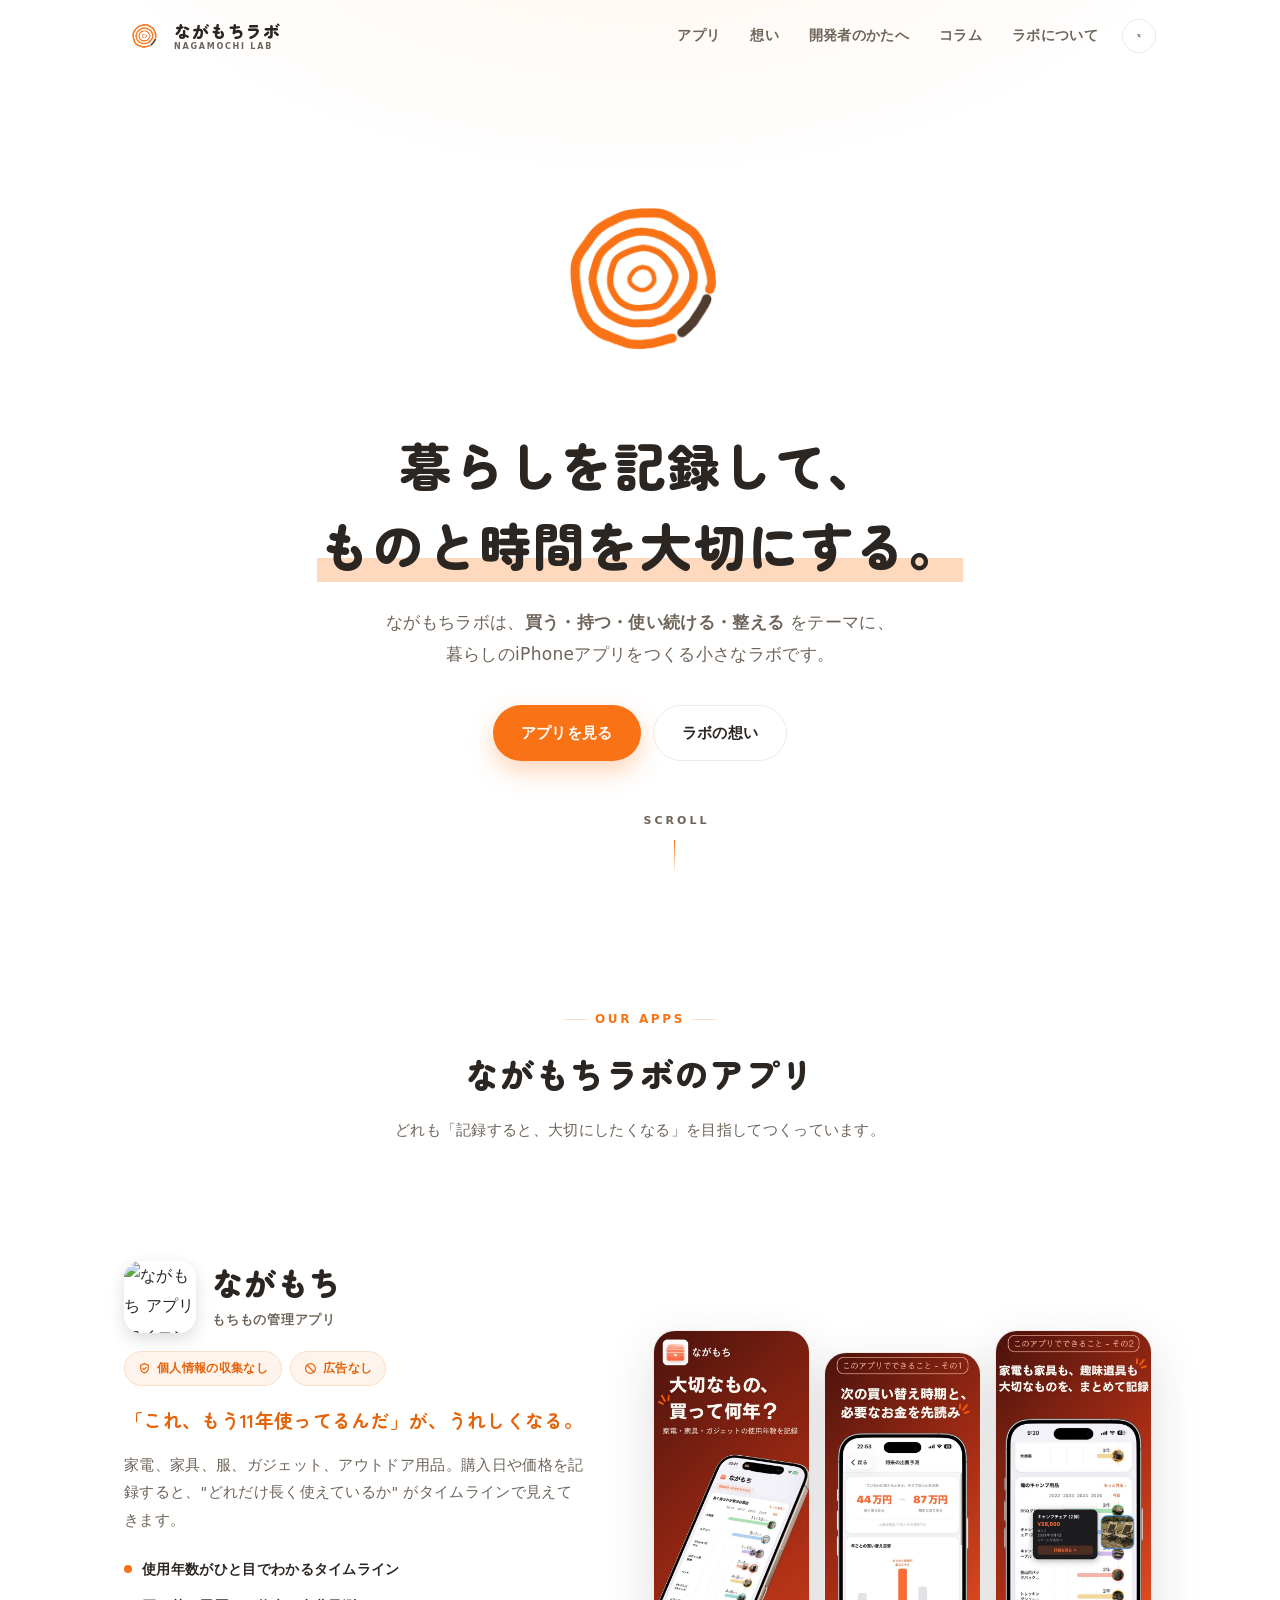
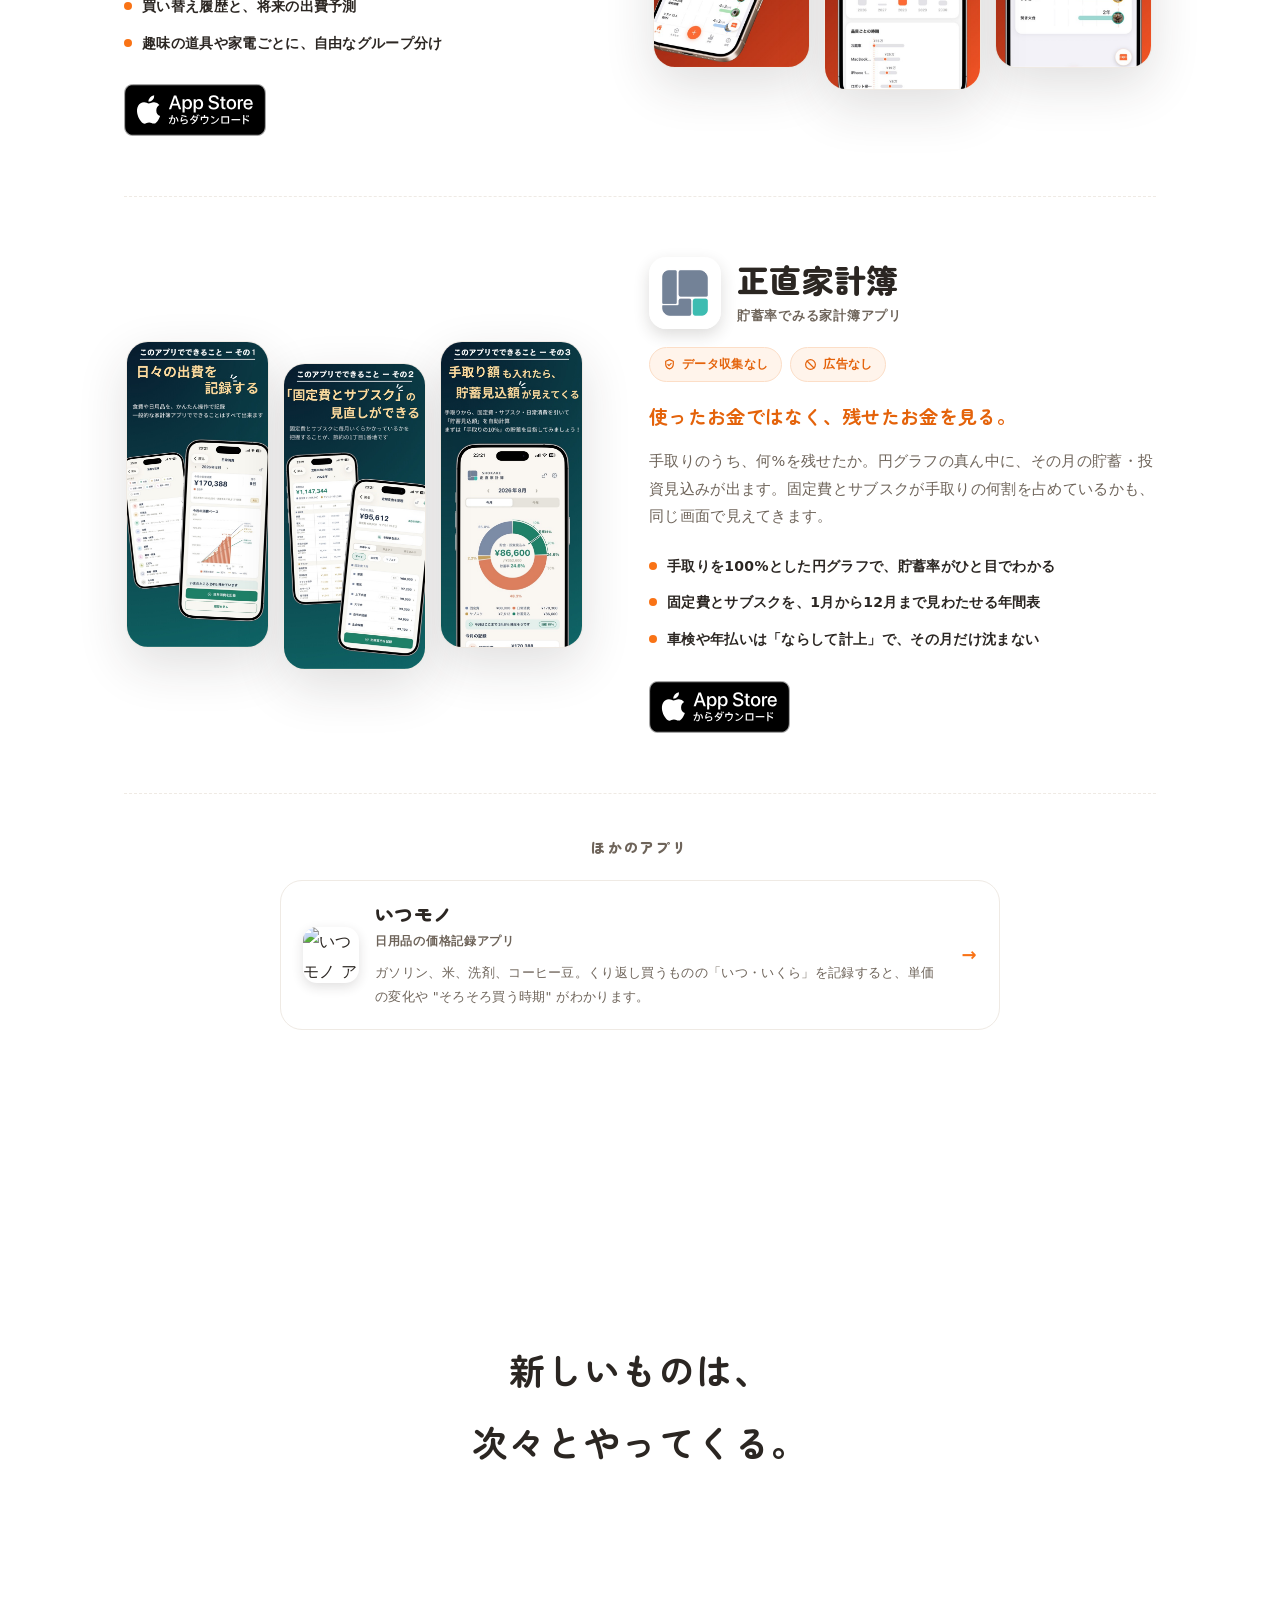
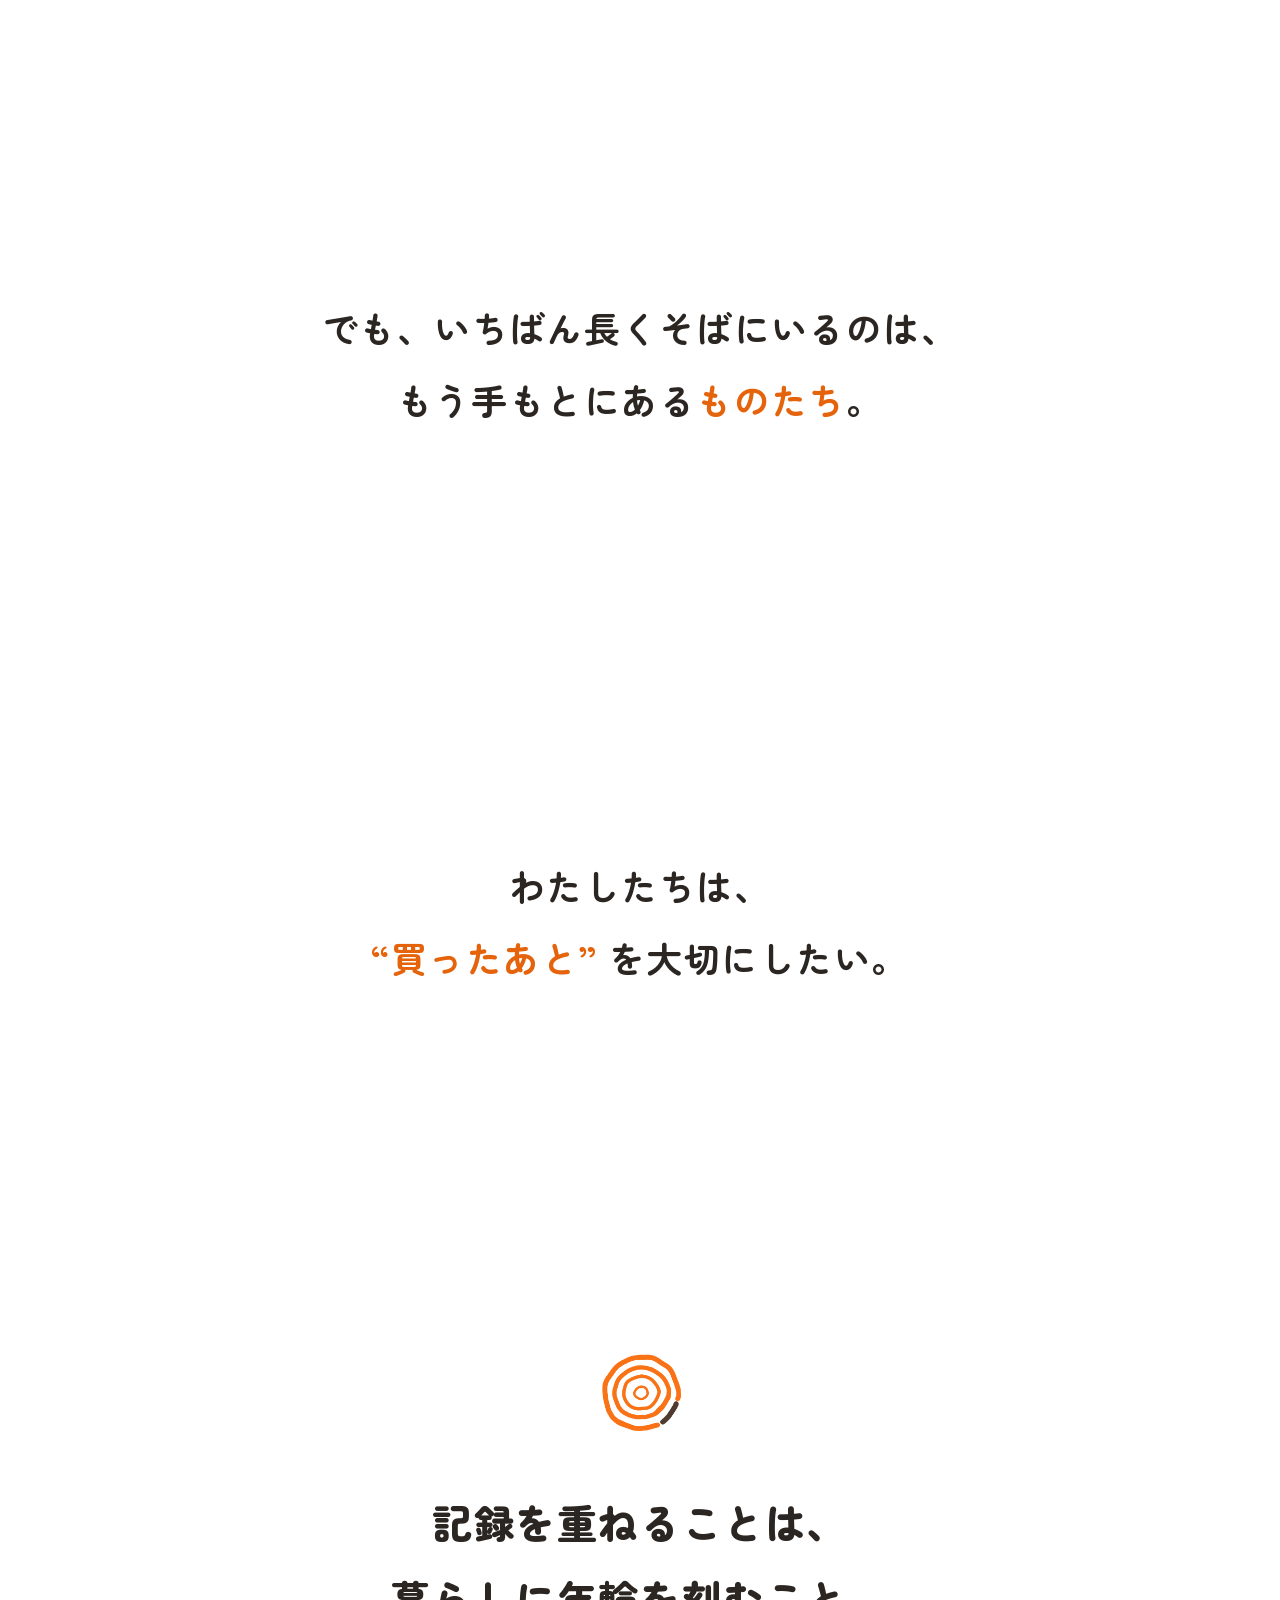
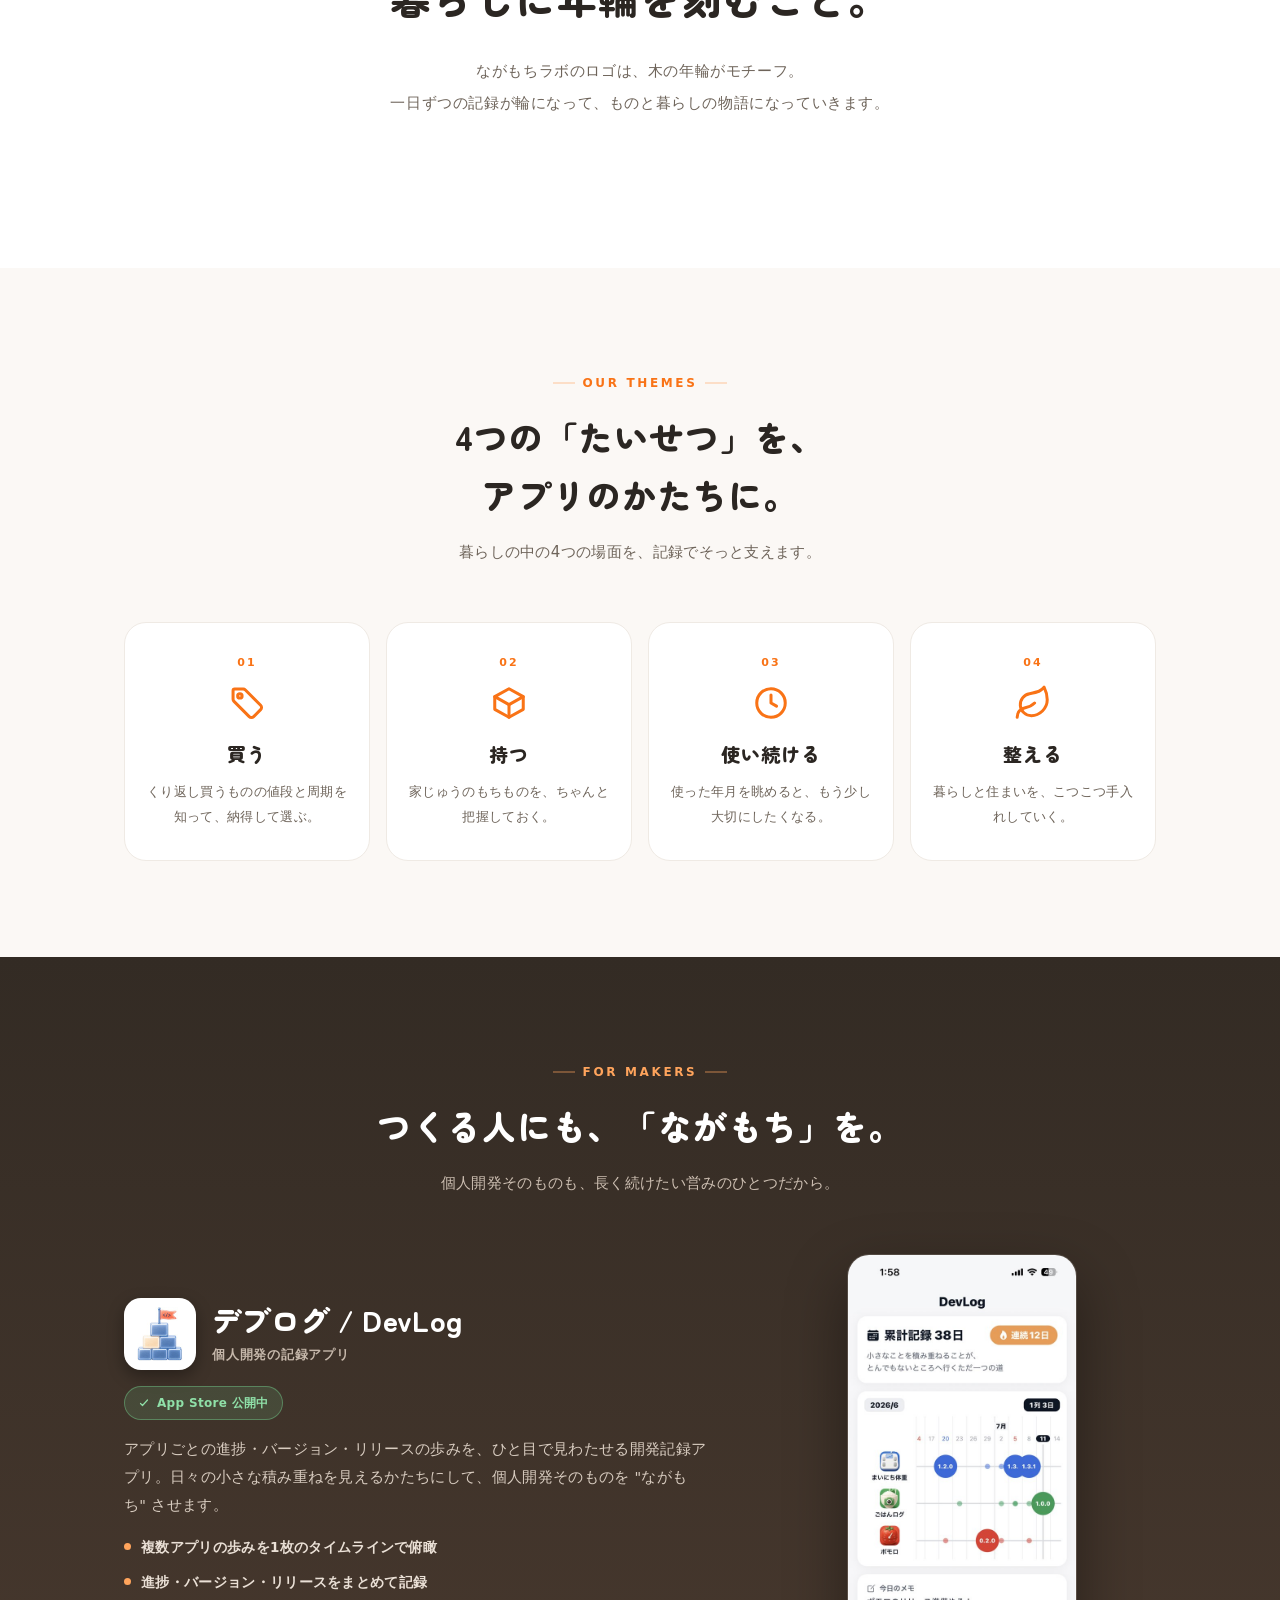
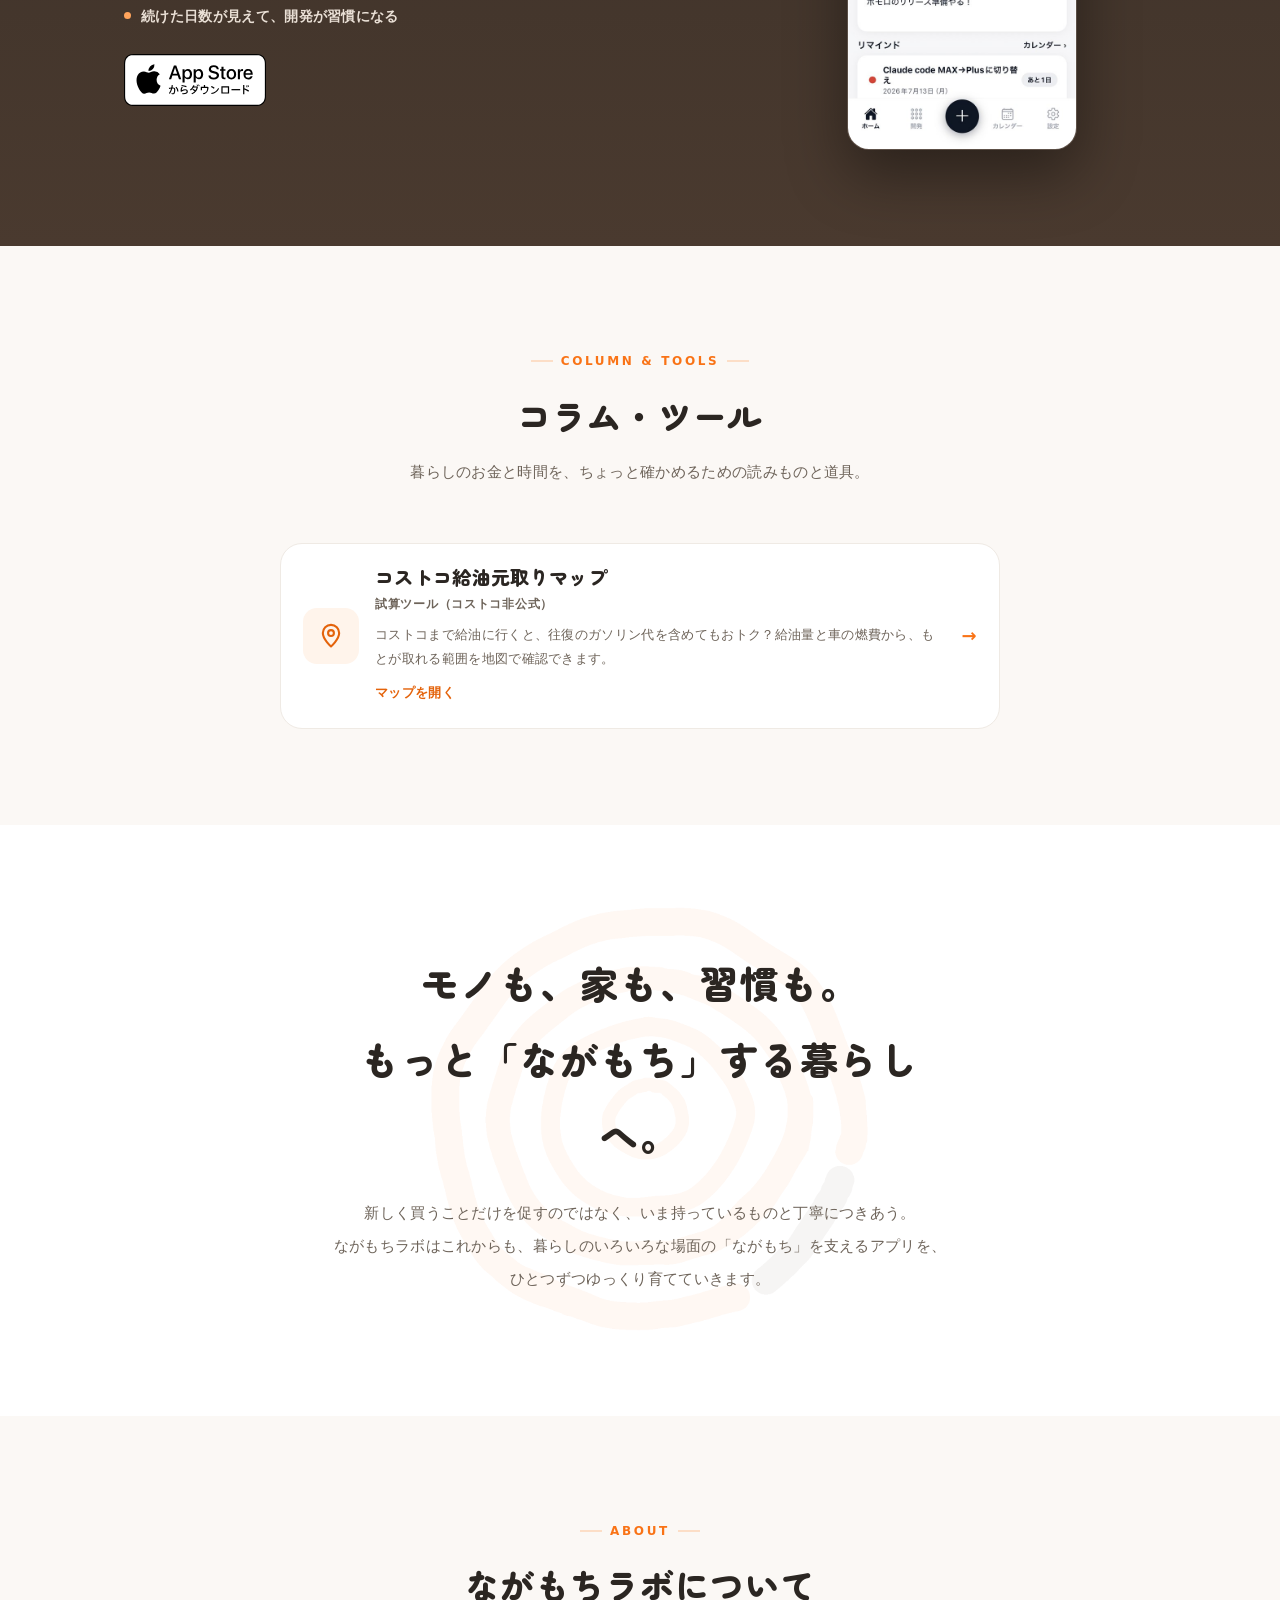
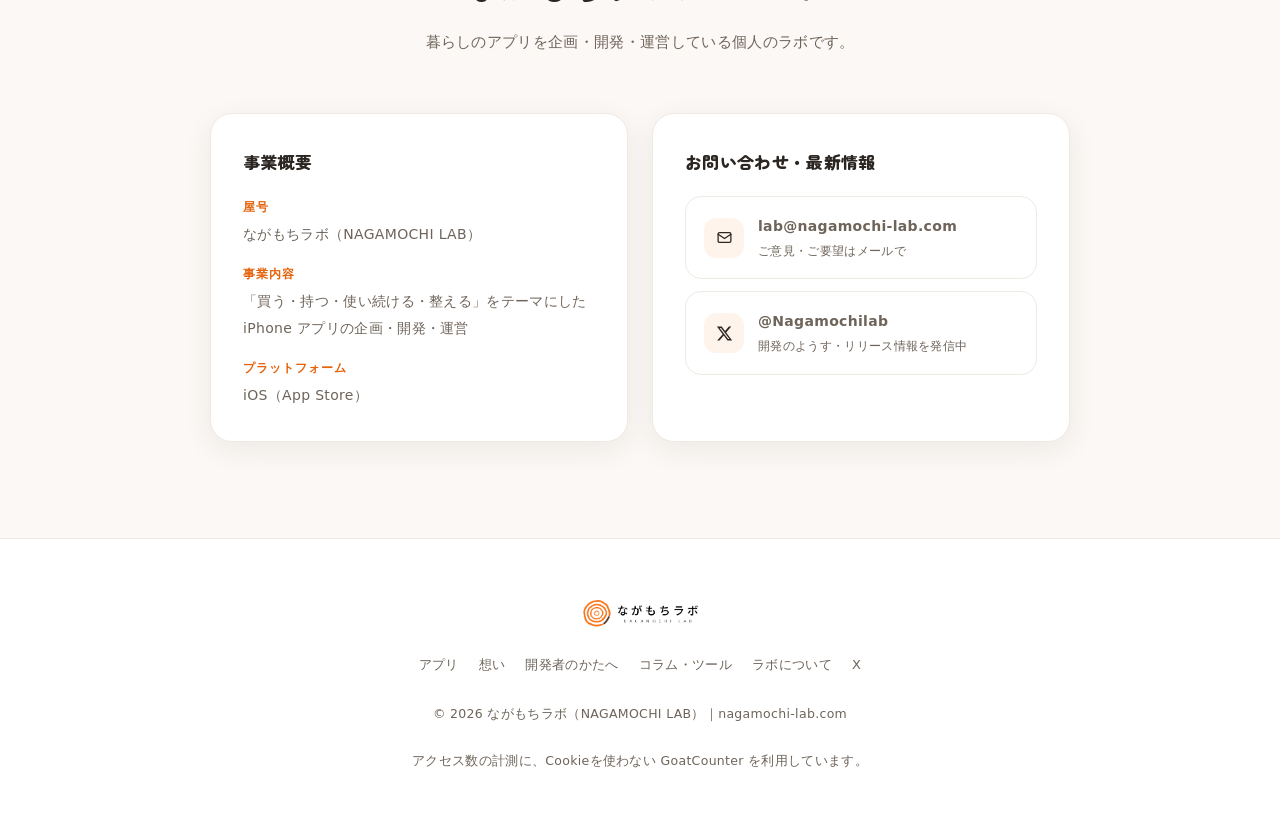
==== commit aefe9296: "Add files via upload" ====
--- a/index.html
+++ b/index.html
@@ -653,10 +653,10 @@
       <p>暮らしのお金と時間を、ちょっと確かめるための読みものと道具。</p>
     </div>
     <div class="more-grid">
-      <a class="more-card rv" href="/fuel-map/" data-goatcounter-click="top-to-fuelmap" data-goatcounter-title="トップ→コストコ給油マップ">
+      <a class="more-card rv" href="/fuel-map/" data-goatcounter-click="top-to-fuelmap" data-goatcounter-title="トップ→コストコ給油元取りマップ">
         <div class="tool-icon"><svg viewBox="0 0 24 24" aria-hidden="true"><path d="M12 21s-7-6.2-7-11.5a7 7 0 0 1 14 0C19 14.8 12 21 12 21z"/><circle cx="12" cy="9.5" r="2.5"/></svg></div>
         <div class="more-body">
-          <h3>コストコ給油マップ</h3>
+          <h3>コストコ給油元取りマップ</h3>
           <span class="cat">試算ツール（コストコ非公式）</span>
           <p>コストコまで給油に行くと、往復のガソリン代を含めてもおトク？給油量と車の燃費から、もとが取れる範囲を地図で確認できます。</p>
           <span class="more-link">マップを開く</span>
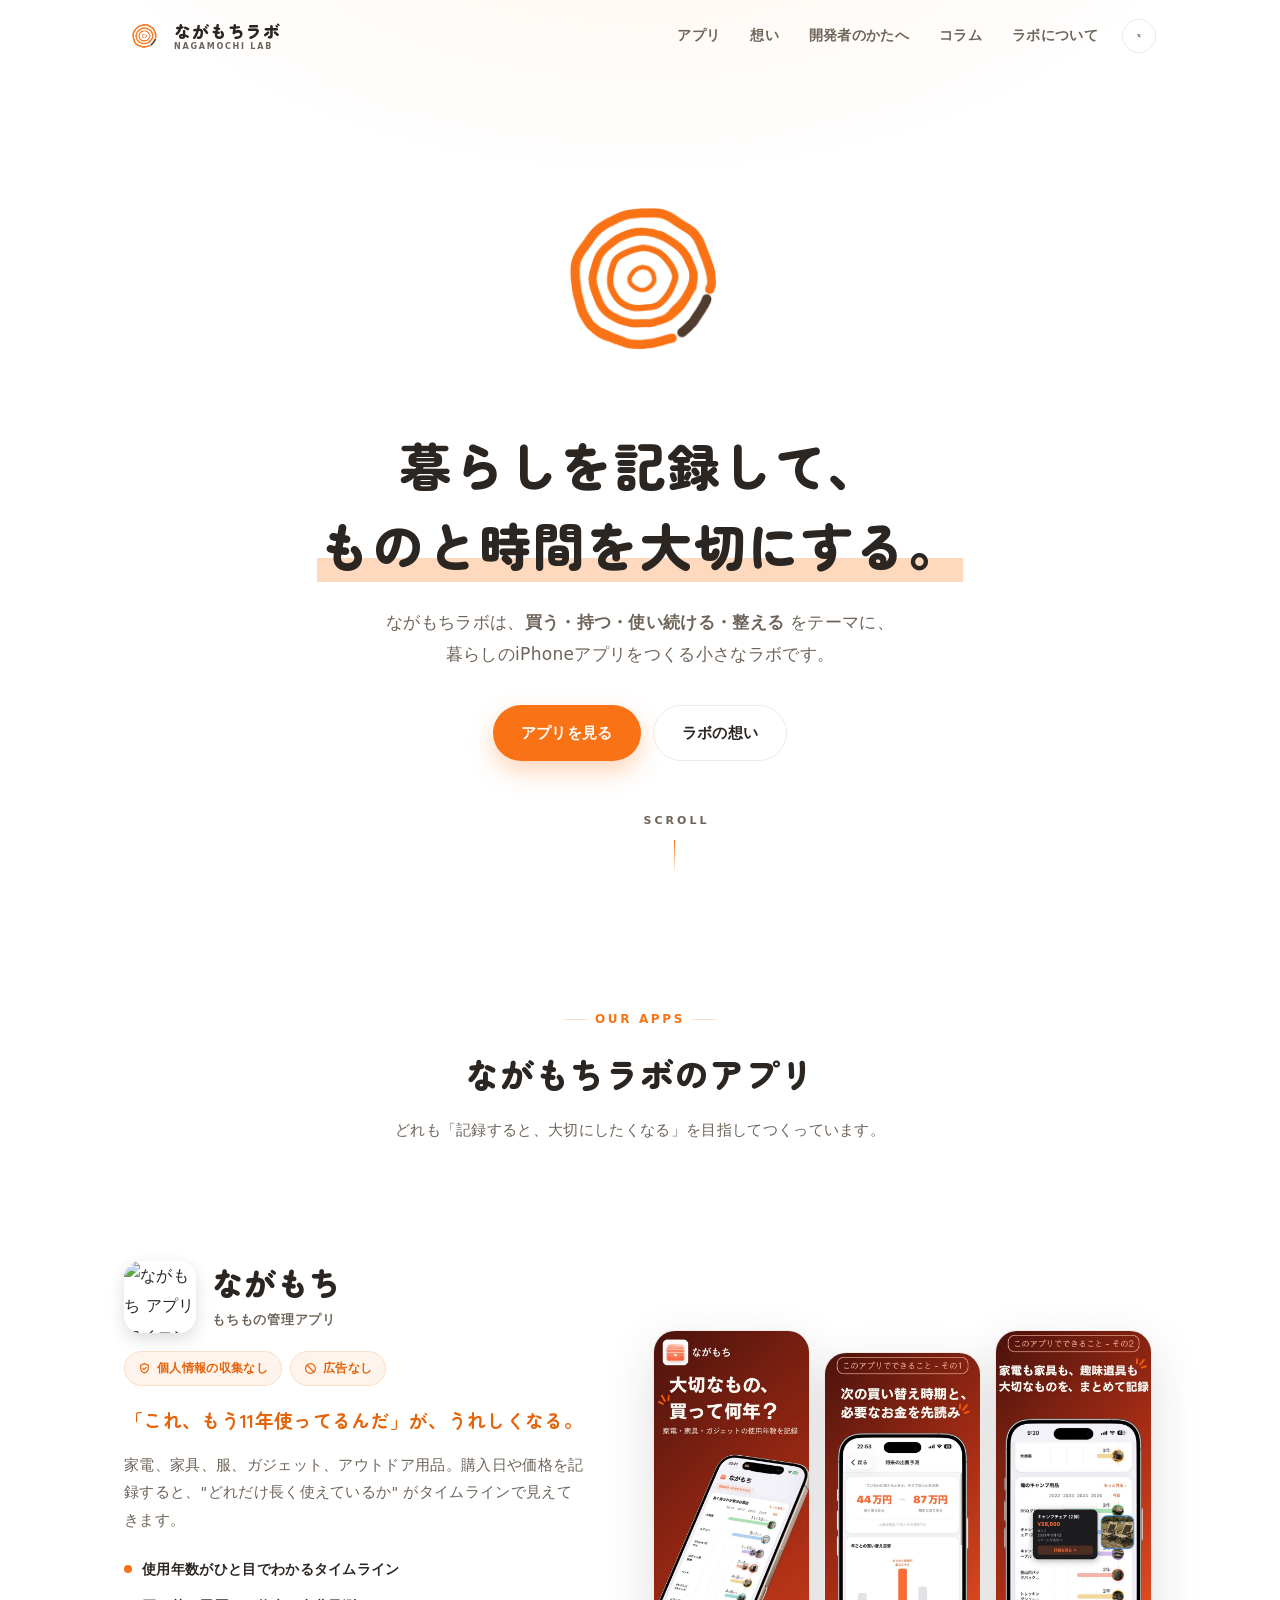
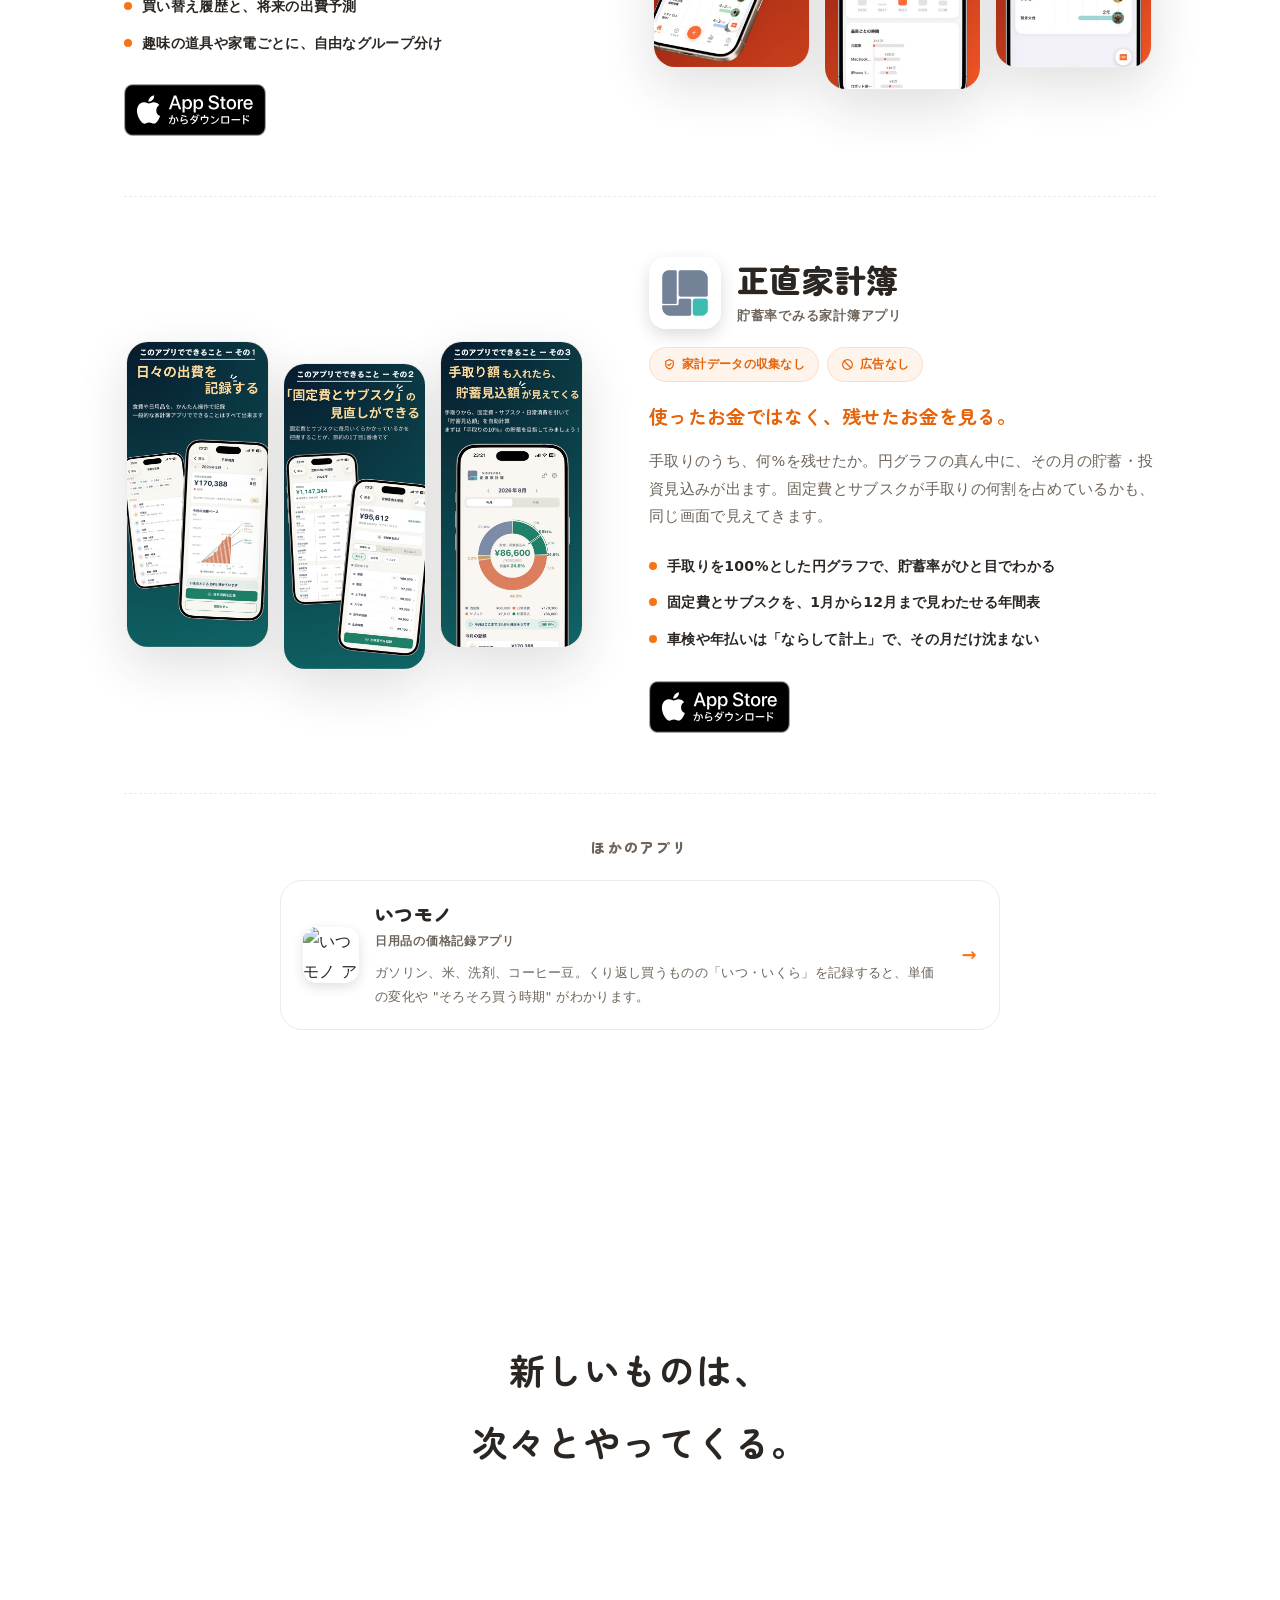
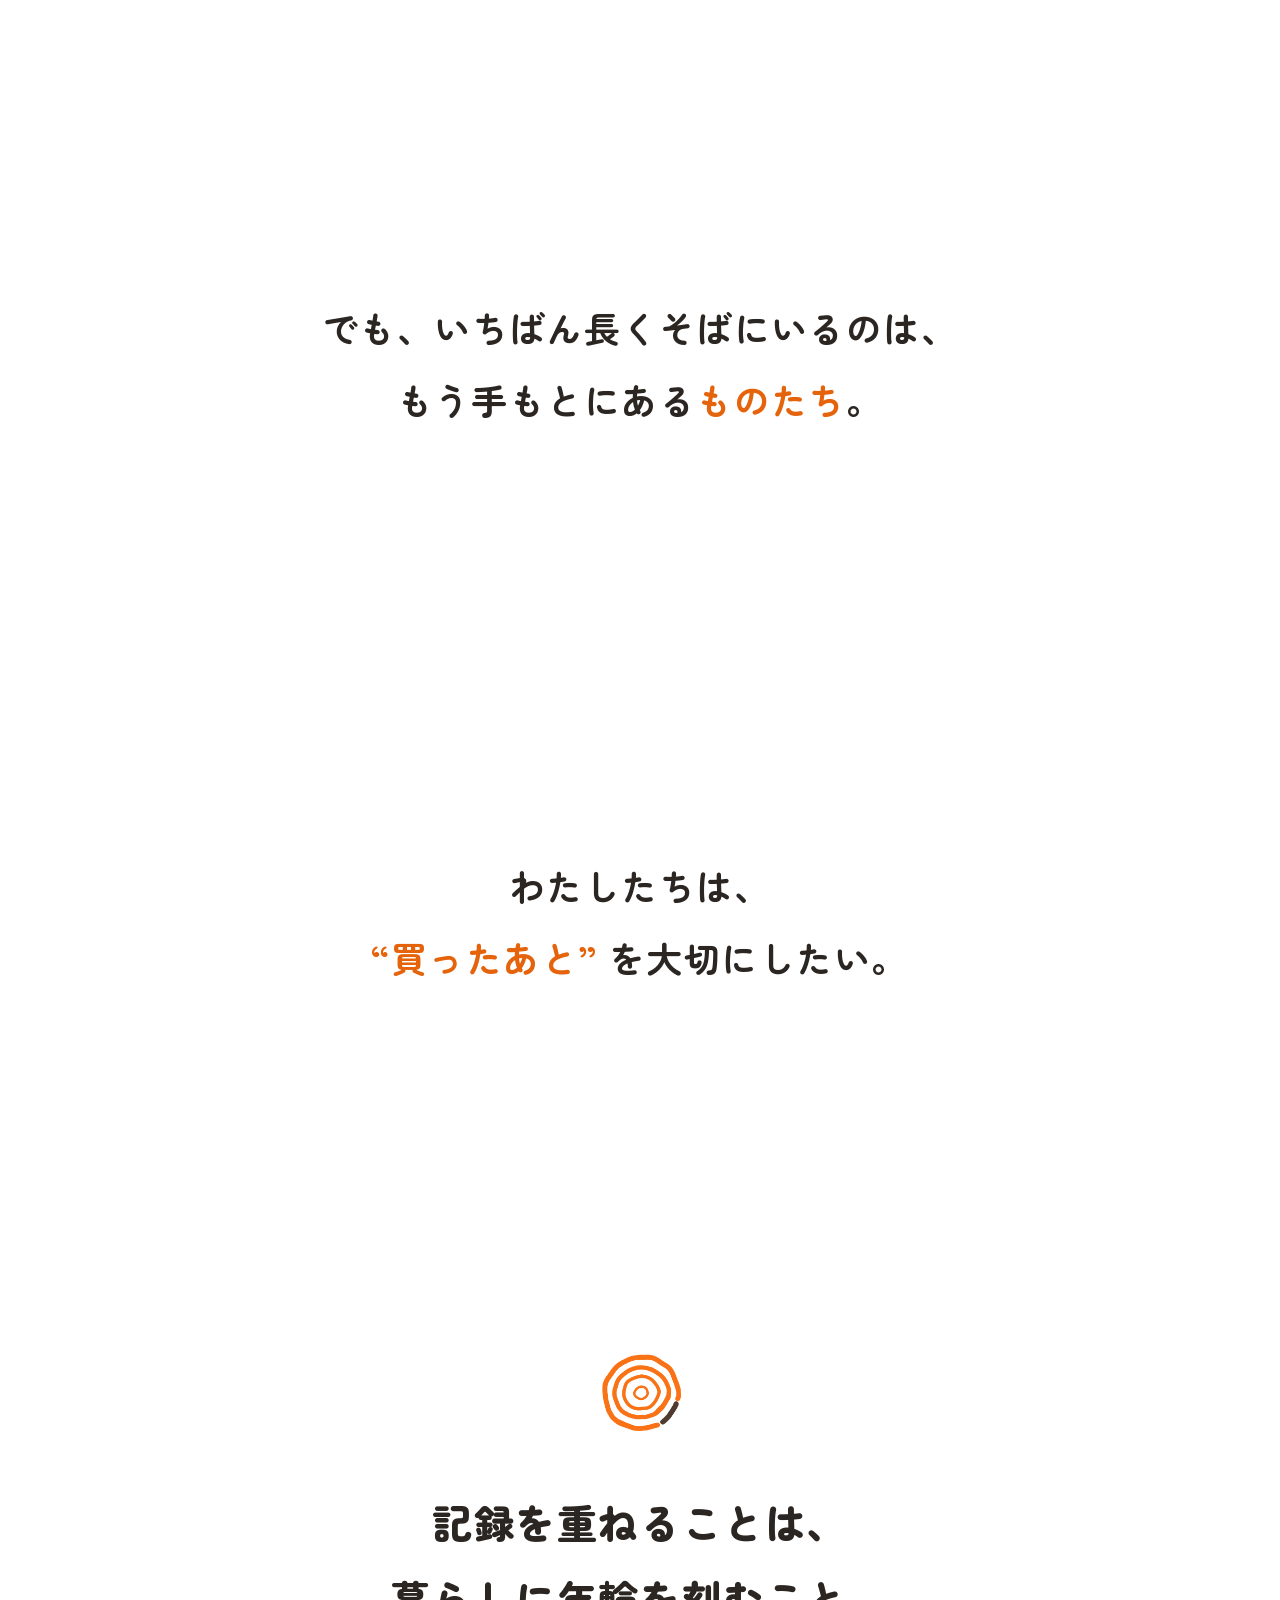
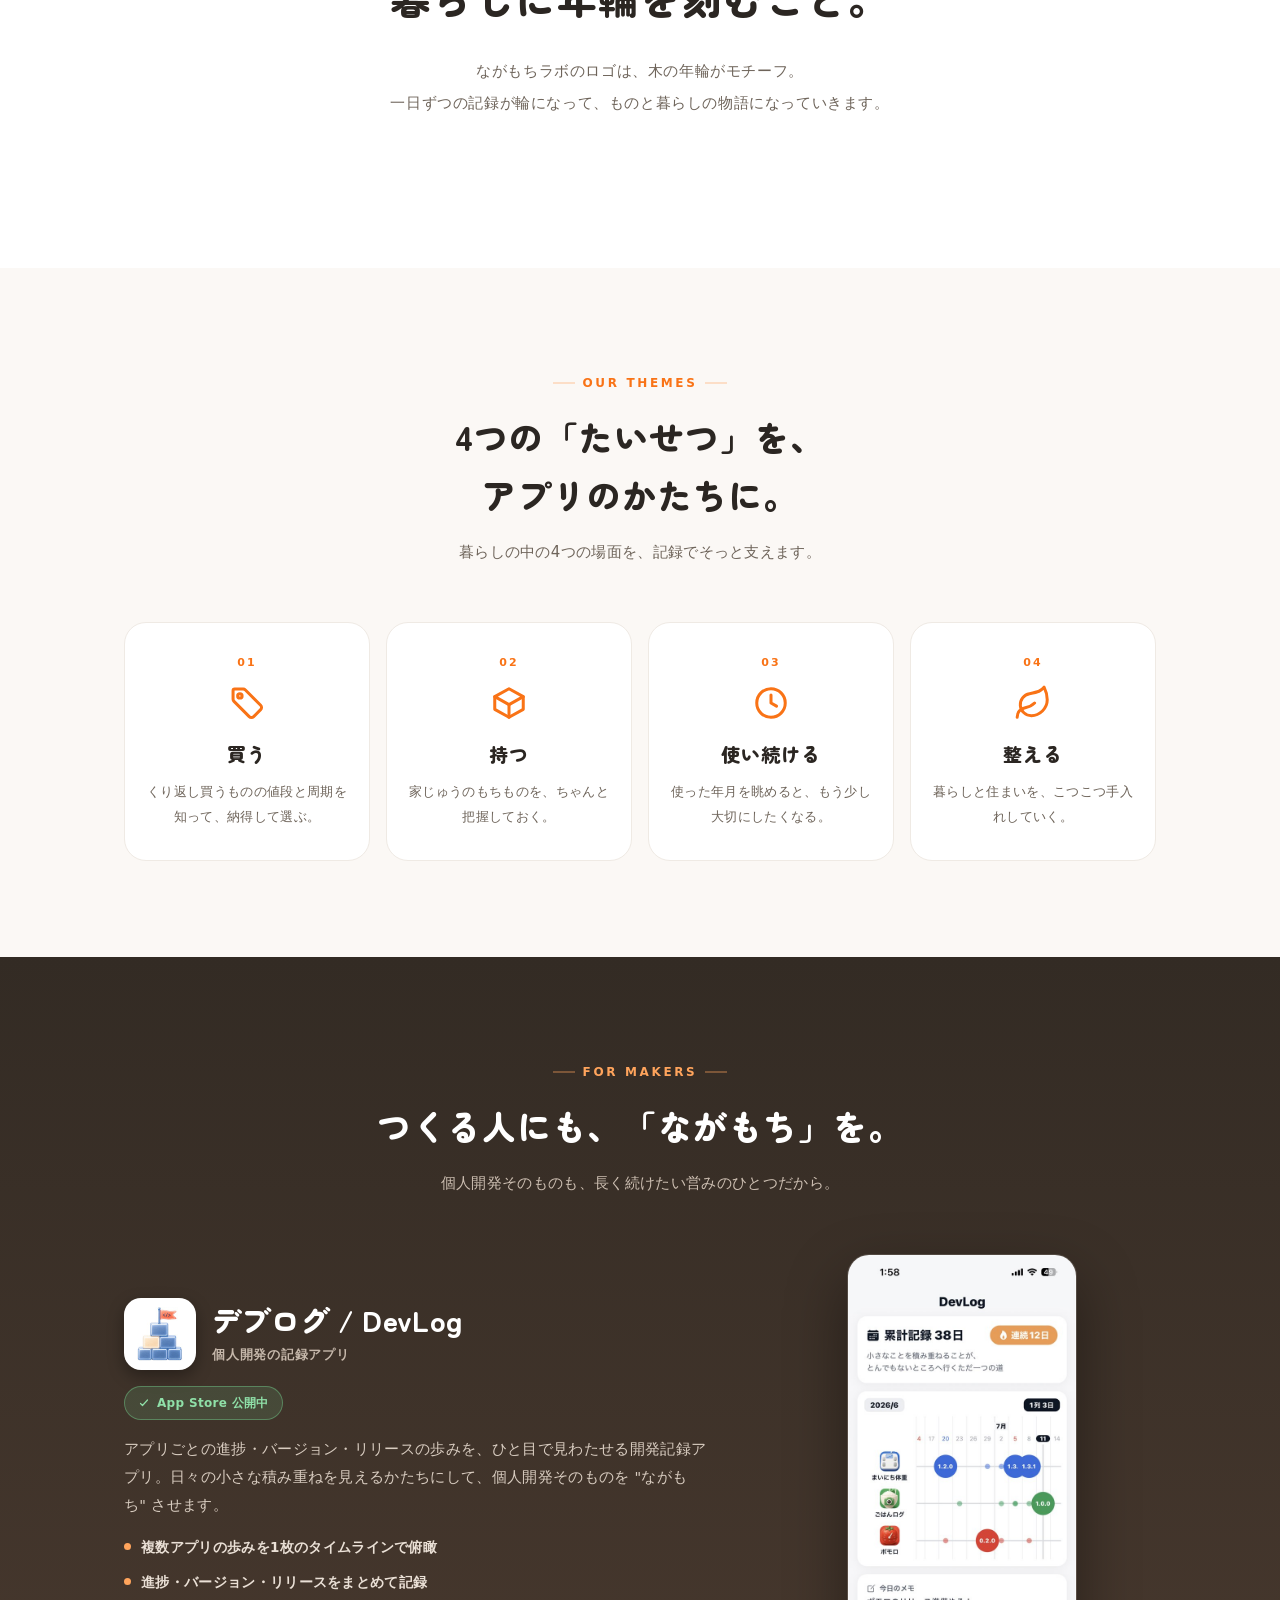
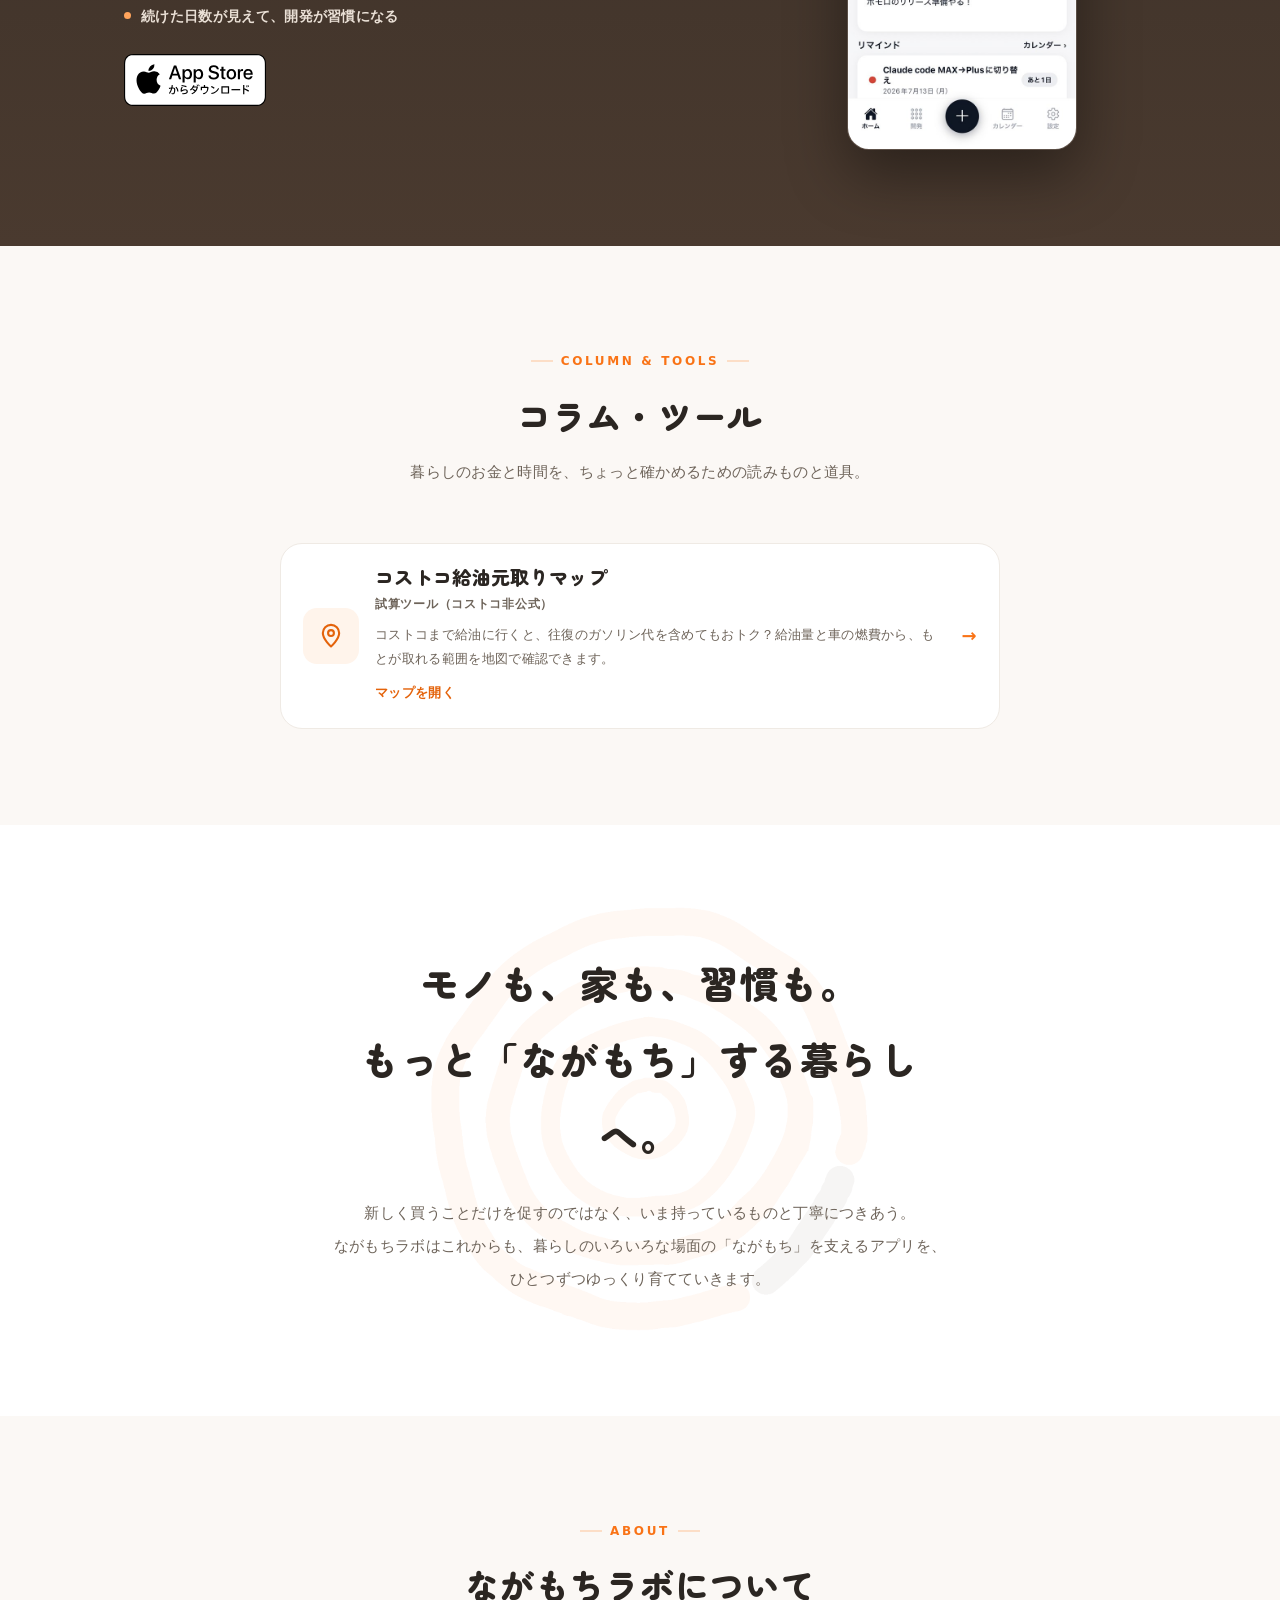
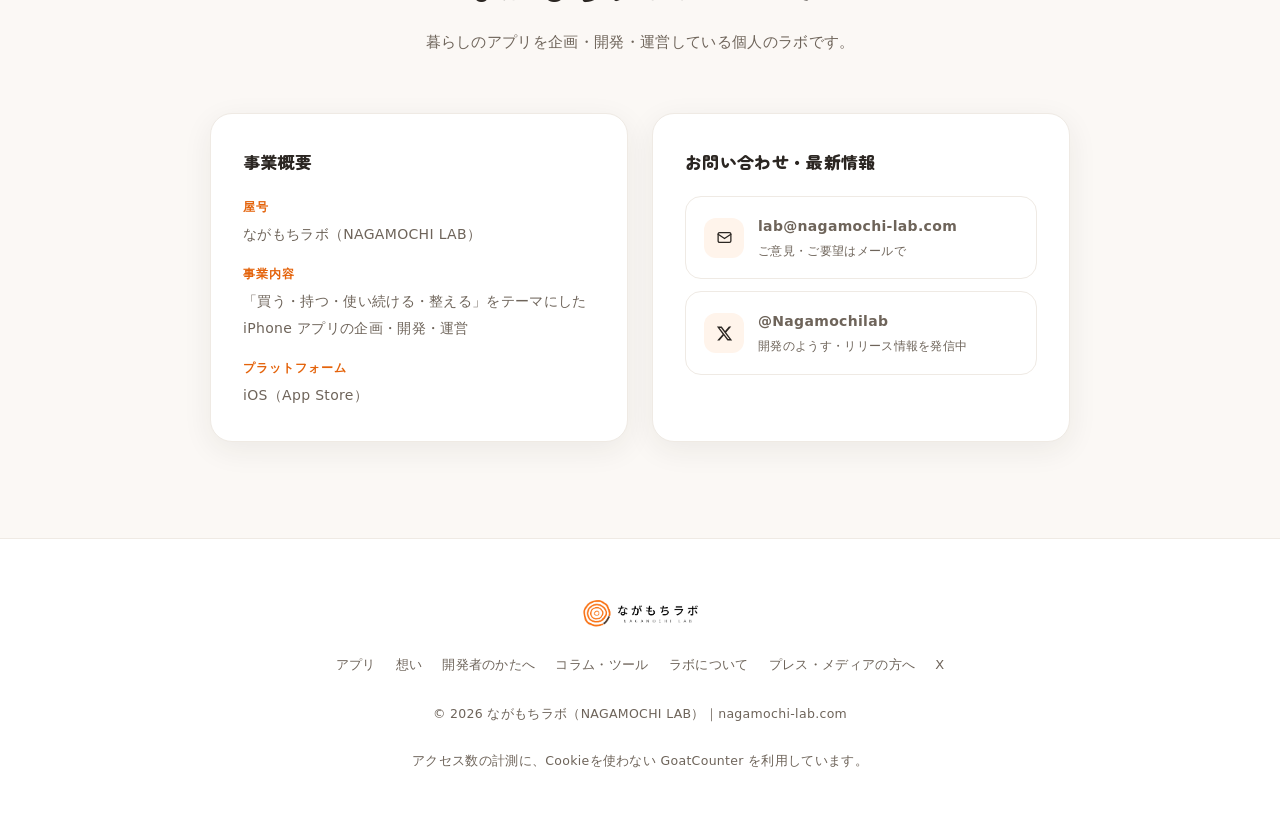
==== commit 5fbbe7b4: "Add files via upload" ====
--- a/index.html
+++ b/index.html
@@ -6,6 +6,8 @@
 <title>ながもちラボ｜暮らしを記録して、ものと時間を大切にする</title>
 <meta name="description" content="ながもちラボは「買う・持つ・使い続ける・整える」をテーマに、暮らしのiPhoneアプリをつくる小さなラボです。もちもの管理「ながもち」、貯蓄率でみる家計簿「正直家計簿」、日用品の価格記録「いつモノ」を開発しています。">
 <meta name="theme-color" content="#F97316">
+<!-- iPhoneのSafariで上部に「ながもち」のApp Storeバナーを出す -->
+<meta name="apple-itunes-app" content="app-id=6769751136">
 
 <!-- OGP -->
 <meta property="og:type" content="website">
@@ -531,7 +533,9 @@
           </div>
         </div>
         <div class="app-flags">
-          <span class="flag"><svg viewBox="0 0 24 24" aria-hidden="true"><path d="M12 3l7 3v5c0 4.5-3 8-7 9-4-1-7-4.5-7-9V6z"/><path d="m9 12 2 2 4-4"/></svg>データ収集なし</span>
+          <!-- 「データ収集なし」から変更（2026-10-04）。使い方の統計を送るようになったので、
+               言い切りのままだとプライバシーポリシーと食い違う。金額を送らないのは変わらない -->
+          <span class="flag"><svg viewBox="0 0 24 24" aria-hidden="true"><path d="M12 3l7 3v5c0 4.5-3 8-7 9-4-1-7-4.5-7-9V6z"/><path d="m9 12 2 2 4-4"/></svg>家計データの収集なし</span>
           <span class="flag"><svg viewBox="0 0 24 24" aria-hidden="true"><circle cx="12" cy="12" r="9"/><path d="M5.6 5.6 18.4 18.4"/></svg>広告なし</span>
         </div>
         <p class="app-copy">使ったお金ではなく、残せたお金を見る。</p>
@@ -720,6 +724,7 @@
       <a href="#devlog">開発者のかたへ</a>
       <a href="#column">コラム・ツール</a>
       <a href="#about">ラボについて</a>
+      <a href="/press/">プレス・メディアの方へ</a>
       <a href="https://x.com/Nagamochilab" target="_blank" rel="noopener">X</a>
     </nav>
     <div class="copy">© 2026 ながもちラボ（NAGAMOCHI LAB）｜nagamochi-lab.com</div>
